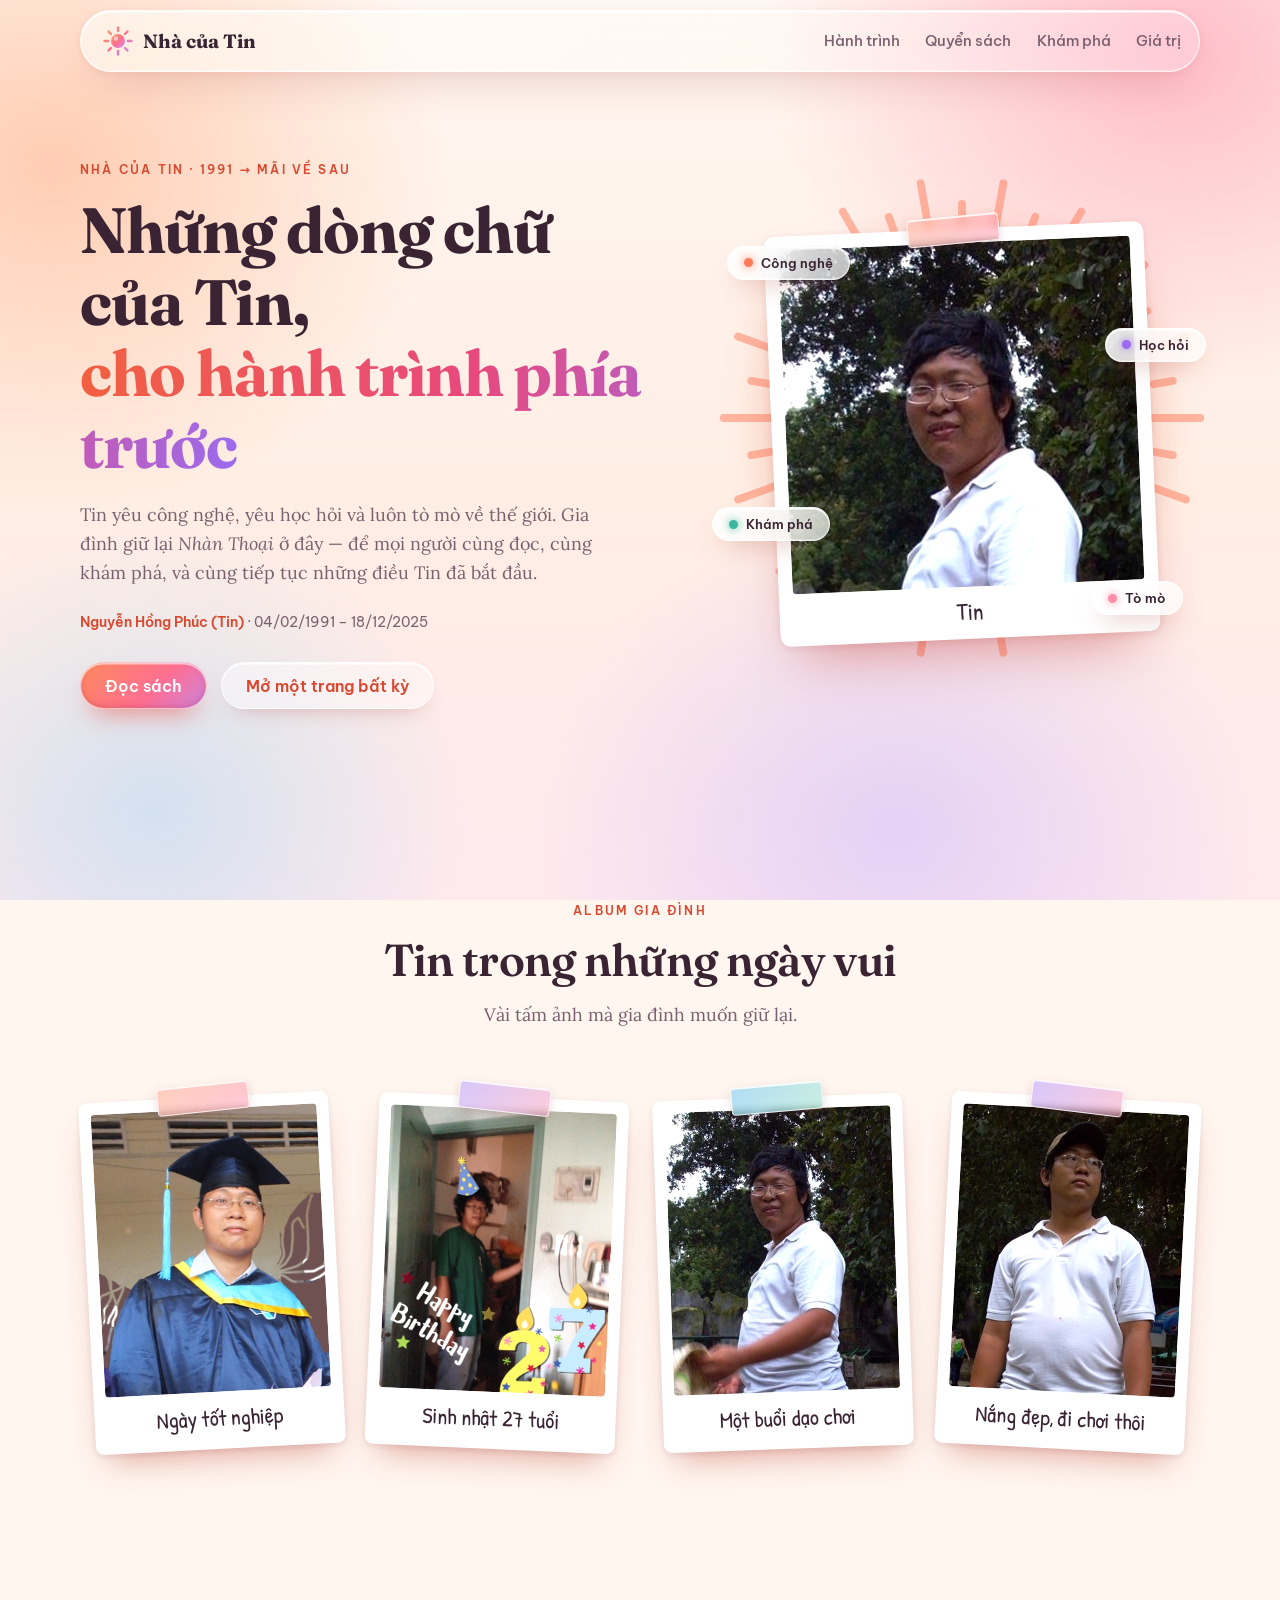
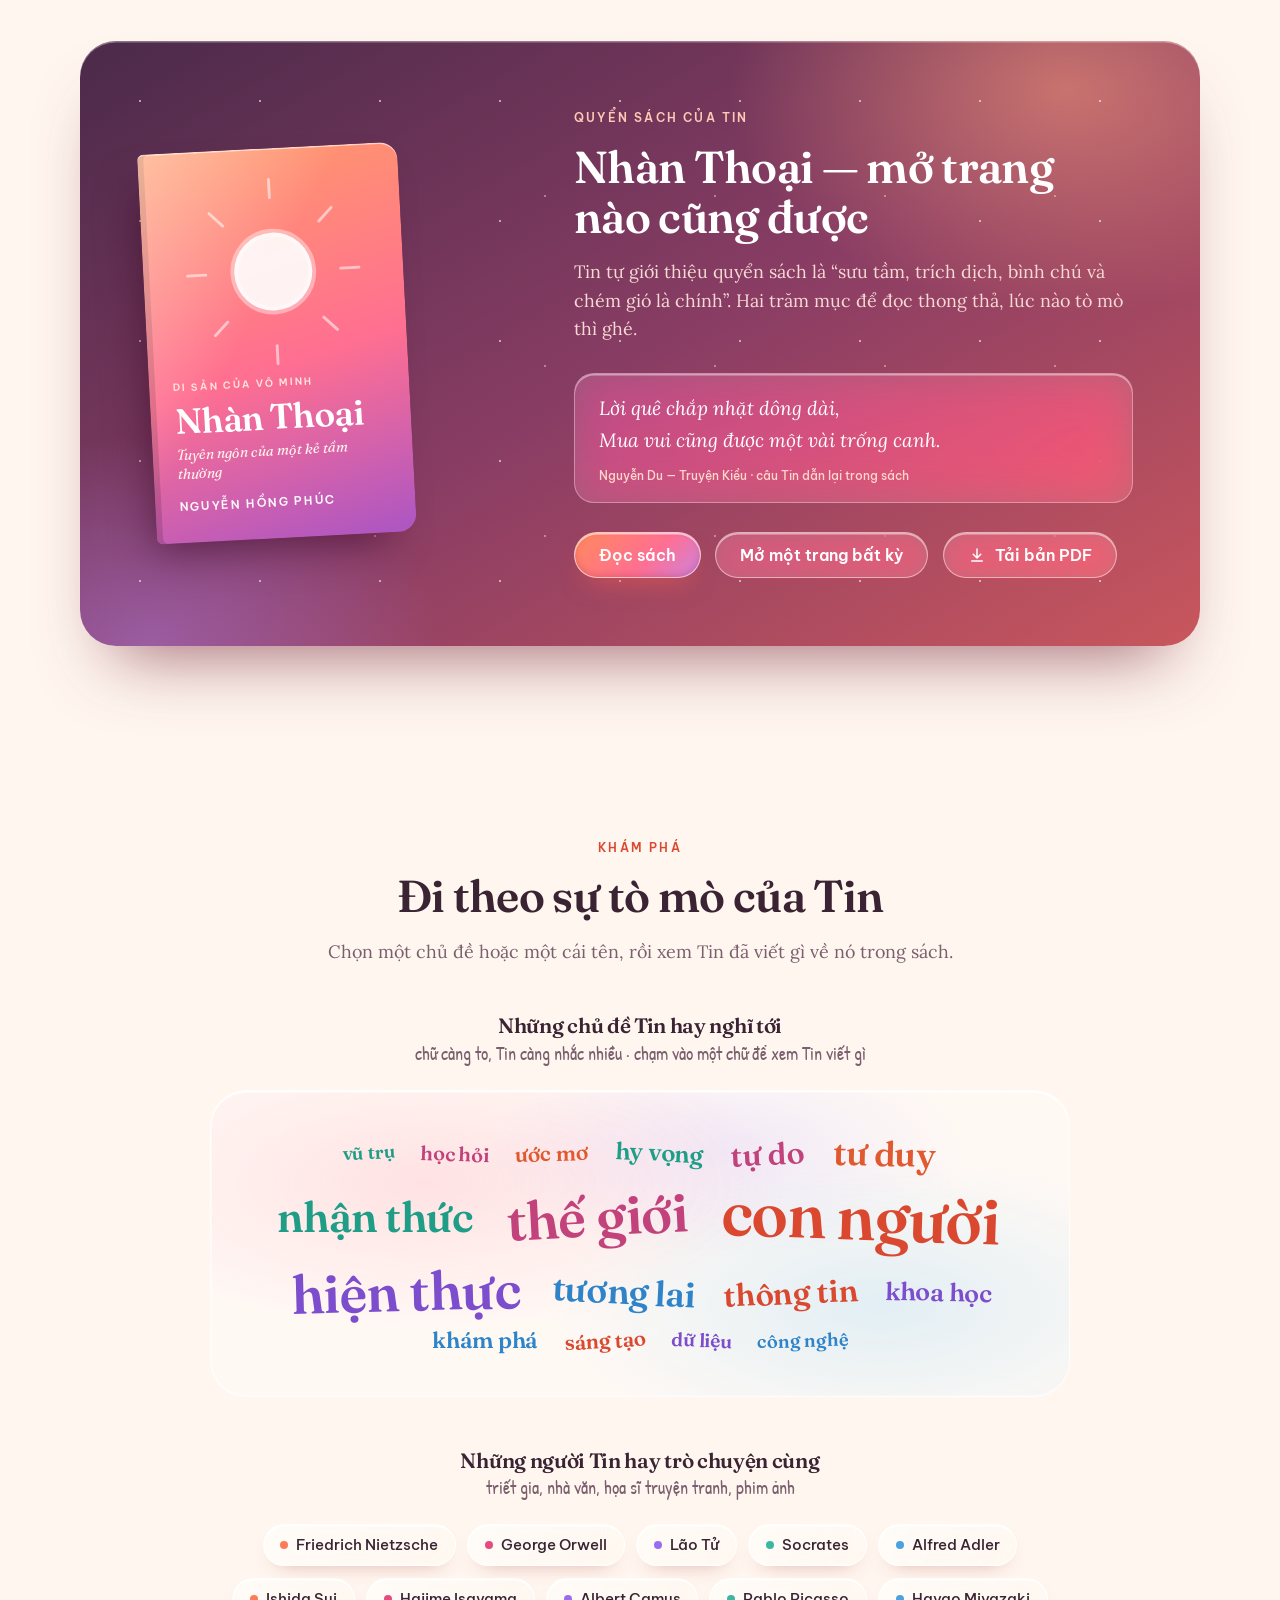
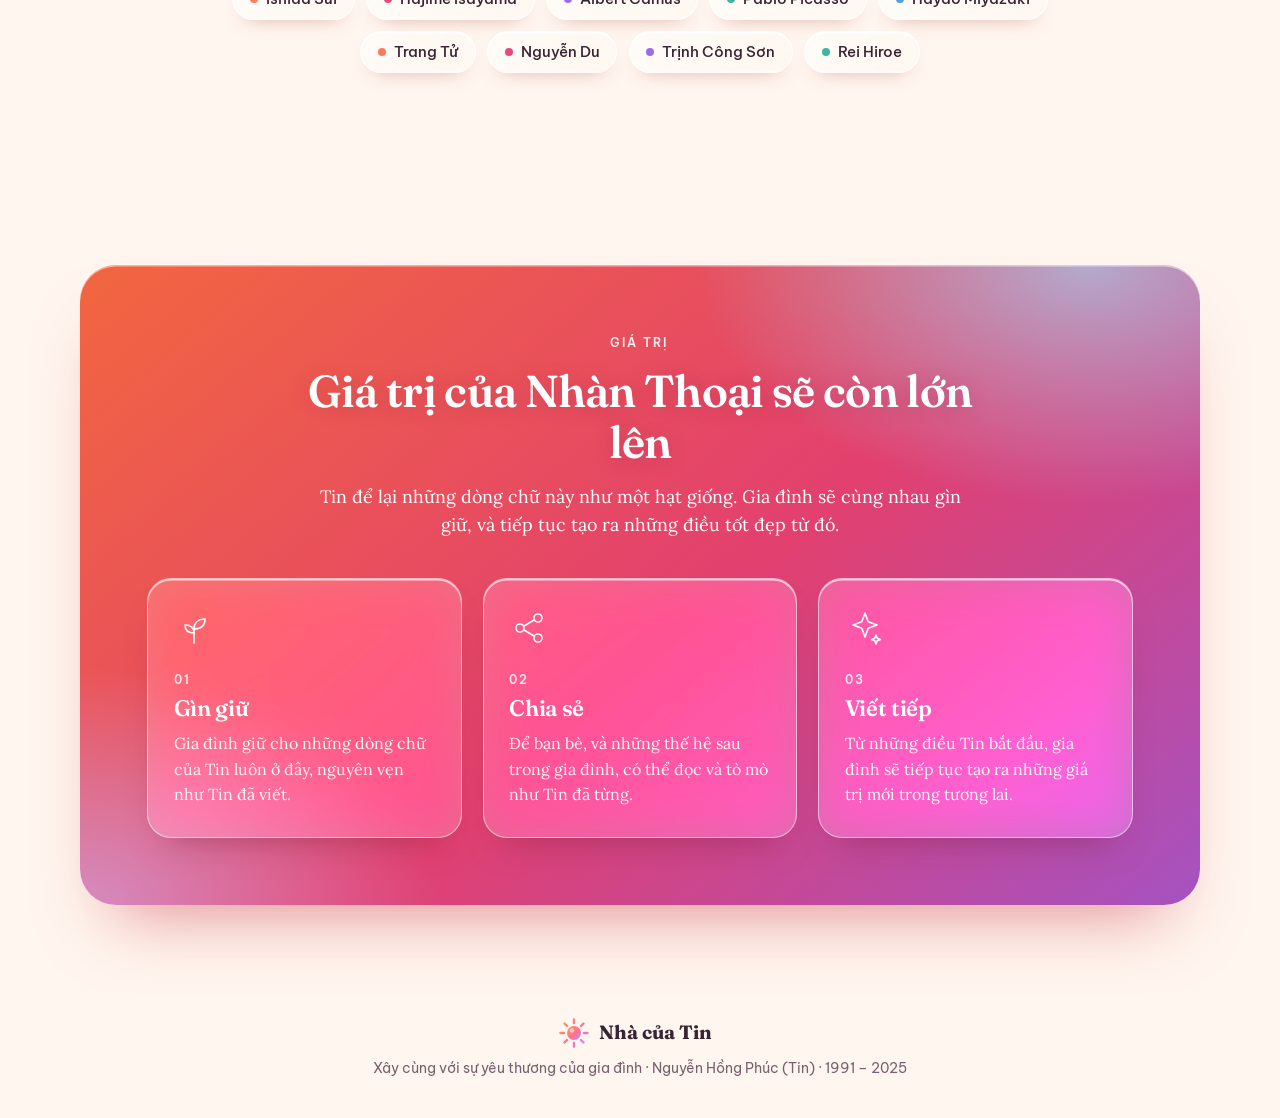
==== index.html @ 010b7459 "Word cloud, footer wording Co-authored-by: Cursor <cursoragent@cursor.com>" ====
<!doctype html>
<html lang="vi">
<head>
  <meta charset="utf-8">
  <meta name="viewport" content="width=device-width, initial-scale=1, viewport-fit=cover">
  <meta name="theme-color" content="#fff1e8">
  <link rel="icon" href="favicon.svg" type="image/svg+xml">
  <link rel="apple-touch-icon" href="assets/icons/apple-touch-icon.png">
  <link rel="manifest" href="manifest.webmanifest">
  <title>Nhà của Tin — Nhàn Thoại</title>
  <meta name="description" content="Nhàn Thoại — những dòng chữ của Tin (Nguyễn Hồng Phúc), được gia đình giữ lại để mọi người cùng đọc, cùng khám phá và cùng tiếp tục hành trình.">
  <link rel="preconnect" href="https://fonts.googleapis.com">
  <link rel="preconnect" href="https://fonts.gstatic.com" crossorigin>
  <link href="https://fonts.googleapis.com/css2?family=Be+Vietnam+Pro:wght@400;500;600;700&family=Fraunces:opsz,wght@9..144,500..700&family=Lora:ital,wght@0,400;0,500;1,400&family=Patrick+Hand&display=swap" rel="stylesheet">
  <link rel="stylesheet" href="styles.css?v=11">
</head>
<body class="home">

  <header class="nav">
    <div class="container">
      <div class="nav-inner">
        <a class="brand" href="#top"><span class="brand-mark"></span>Nhà của Tin</a>
        <nav class="nav-links">
          <a href="#hanh-trinh">Hành trình</a>
          <a href="#sach">Quyển sách</a>
          <a href="#kham-pha">Khám phá</a>
          <a href="#gia-tri">Giá trị</a>
        </nav>
      </div>
    </div>
  </header>

  <main id="top">

    <!-- HERO -->
    <section class="hero">
      <div class="container hero-grid">
        <div>
          <p class="eyebrow">Nhà của Tin · 1991 → mãi về sau</p>
          <h1>Những dòng chữ của Tin,<br><span class="grad">cho hành trình phía trước</span></h1>
          <p class="lead">
            Tin yêu công nghệ, yêu học hỏi và luôn tò mò về thế giới. Gia đình giữ lại <em>Nhàn Thoại</em> ở đây —
            để mọi người cùng đọc, cùng khám phá, và cùng tiếp tục những điều Tin đã bắt đầu.
          </p>
          <p class="hero-name"><b>Nguyễn Hồng Phúc (Tin)</b> · 04/02/1991 – 18/12/2025</p>
          <div class="hero-cta">
            <a class="btn btn-primary" href="read.html">Đọc sách</a>
            <a class="btn btn-ghost" href="read.html#random">Mở một trang bất kỳ</a>
          </div>

          <!-- shown only when this visitor has already started reading (saved in their own browser) -->
          <div class="resume" id="resume">
            <span class="ico"><svg viewBox="0 0 24 24"><path d="M4 5.5C4 4.7 4.7 4 5.5 4H11v15H5.5C4.7 19 4 18.3 4 17.5z"/><path d="M20 5.5c0-.8-.7-1.5-1.5-1.5H13v15h5.5c.8 0 1.5-.7 1.5-1.5z"/></svg></span>
            <span class="tx"><b>Tiếp tục đọc từ chỗ bạn đã dừng</b><small id="resumeWhere"></small></span>
            <a class="btn btn-primary" id="resumeBtn" href="read.html">Đọc tiếp</a>
          </div>
        </div>

        <div class="hero-visual">
          <div class="sun" aria-hidden="true">
            <svg viewBox="0 0 100 100"><g id="rays"></g></svg>
          </div>
          <div class="portrait-frame">
            <img src="assets/img/portrait-happy.jpg" alt="Tin đang mỉm cười">
          </div>
          <span class="float-chip f1">Công nghệ</span>
          <span class="float-chip f2">Học hỏi</span>
          <span class="float-chip f3">Khám phá</span>
          <span class="float-chip f4">Tò mò</span>
        </div>
      </div>
    </section>

    <!-- ALBUM -->
    <section class="album" id="hanh-trinh">
      <div class="container">
        <div class="section-head center reveal">
          <p class="eyebrow">Album gia đình</p>
          <h2>Tin trong những ngày vui</h2>
          <p class="lead">Vài tấm ảnh mà gia đình muốn giữ lại.</p>
        </div>
        <div class="polaroids">
          <figure class="polaroid reveal" style="--tilt:-3deg">
            <img src="assets/img/g5.jpg" alt="Tin ngày tốt nghiệp" loading="lazy" style="object-position:50% 18%">
            <figcaption>Ngày tốt nghiệp</figcaption>
          </figure>
          <figure class="polaroid reveal" style="--tilt:2.5deg">
            <img src="assets/img/g6.jpg" alt="Sinh nhật 27 tuổi của Tin" loading="lazy" style="object-position:50% 30%">
            <figcaption>Sinh nhật 27 tuổi</figcaption>
          </figure>
          <figure class="polaroid reveal" style="--tilt:-2deg">
            <img src="assets/img/g2.jpg" alt="Tin cầm chiếc nón" loading="lazy" style="object-position:50% 30%">
            <figcaption>Một buổi dạo chơi</figcaption>
          </figure>
          <figure class="polaroid reveal" style="--tilt:3deg">
            <img src="assets/img/g3.jpg" alt="Tin đi chơi ngày nắng" loading="lazy" style="object-position:50% 30%">
            <figcaption>Nắng đẹp, đi chơi thôi</figcaption>
          </figure>
        </div>
      </div>
    </section>

    <!-- THE BOOK -->
    <section class="the-book" id="sach">
      <div class="container">
        <div class="book-panel reveal">
          <div class="book-row">
            <div class="book-wrap">
              <div class="book" aria-label="Bìa sách">
                <small>Di sản của vô minh</small>
                <h3>Nhàn Thoại</h3>
                <em class="sub">Tuyên ngôn của một kẻ tầm thường</em>
                <span class="author">NGUYỄN HỒNG PHÚC</span>
              </div>
            </div>
            <div>
              <p class="eyebrow">Quyển sách của Tin</p>
              <h2>Nhàn Thoại — mở trang nào cũng được</h2>
              <p class="lead">
                Tin tự giới thiệu quyển sách là “sưu tầm, trích dịch, bình chú và chém gió là chính”.
                Hai trăm mục để đọc thong thả, lúc nào tò mò thì ghé.
              </p>
              <blockquote class="verse">
                Lời quê chắp nhặt dông dài,<br>Mua vui cũng được một vài trống canh.
                <cite>Nguyễn Du — Truyện Kiều · câu Tin dẫn lại trong sách</cite>
              </blockquote>
              <div class="hero-cta">
                <a class="btn btn-primary" href="read.html">Đọc sách</a>
                <a class="btn btn-light" href="read.html#random">Mở một trang bất kỳ</a>
                <a class="btn btn-light" href="assets/Nhan-Thoai-Nguyen-Hong-Phuc.pdf" download="Nhan-Thoai-Nguyen-Hong-Phuc.pdf">
                  <svg viewBox="0 0 24 24" aria-hidden="true"><path d="M12 4v11M7 11l5 5 5-5M5 20h14"/></svg>Tải bản PDF
                </a>
              </div>
            </div>
          </div>
        </div>
      </div>
    </section>

    <!-- EXPLORE -->
    <section class="explore" id="kham-pha">
      <div class="container">
        <div class="section-head center reveal">
          <p class="eyebrow">Khám phá</p>
          <h2>Đi theo sự tò mò của Tin</h2>
          <p class="lead">Chọn một chủ đề hoặc một cái tên, rồi xem Tin đã viết gì về nó trong sách.</p>
        </div>

        <div class="explore-group reveal">
          <h3>Những chủ đề Tin hay nghĩ tới</h3>
          <p class="hint">chữ càng to, Tin càng nhắc nhiều · chạm vào một chữ để xem Tin viết gì</p>
          <div class="cloud" id="topics" role="list"></div>
        </div>

        <div class="explore-group reveal">
          <h3>Những người Tin hay trò chuyện cùng</h3>
          <p class="hint">triết gia, nhà văn, họa sĩ truyện tranh, phim ảnh</p>
          <div class="chips" id="people"></div>
        </div>
      </div>
    </section>

    <!-- THE ROAD AHEAD (bản nháp — gia đình sẽ viết lại bằng lời của mình) -->
    <section class="ahead" id="gia-tri">
      <div class="container">
        <div class="ahead-panel reveal">
          <div class="section-head center">
            <p class="eyebrow">Giá trị</p>
            <h2>Giá trị của Nhàn Thoại sẽ còn lớn lên</h2>
            <p class="lead">
              Tin để lại những dòng chữ này như một hạt giống. Gia đình sẽ cùng nhau gìn giữ,
              và tiếp tục tạo ra những điều tốt đẹp từ đó.
            </p>
          </div>
          <div class="steps">
            <article class="step">
              <svg viewBox="0 0 40 40" aria-hidden="true"><path d="M20 35V19"/><path d="M20 21c0-6 4-10 11-10 0 7-4 10-11 10z"/><path d="M20 25c0-5-3-8-9-8 0 6 3 8 9 8z"/></svg>
              <span class="n">01</span>
              <h3>Gìn giữ</h3>
              <p>Gia đình giữ cho những dòng chữ của Tin luôn ở đây, nguyên vẹn như Tin đã viết.</p>
            </article>
            <article class="step">
              <svg viewBox="0 0 40 40" aria-hidden="true"><circle cx="11" cy="20" r="4"/><circle cx="29" cy="10" r="4"/><circle cx="29" cy="30" r="4"/><path d="M14.6 18.2l10.8-6.4M14.6 21.8l10.8 6.4"/></svg>
              <span class="n">02</span>
              <h3>Chia sẻ</h3>
              <p>Để bạn bè, và những thế hệ sau trong gia đình, có thể đọc và tò mò như Tin đã từng.</p>
            </article>
            <article class="step">
              <svg viewBox="0 0 40 40" aria-hidden="true"><path d="M20 5l3.2 8.8L32 17l-8.8 3.2L20 29l-3.2-8.8L8 17l8.8-3.2z"/><path d="M31 27l1.2 3.3 3.3 1.2-3.3 1.2L31 36l-1.2-3.3-3.3-1.2 3.3-1.2z"/></svg>
              <span class="n">03</span>
              <h3>Viết tiếp</h3>
              <p>Từ những điều Tin bắt đầu, gia đình sẽ tiếp tục tạo ra những giá trị mới trong tương lai.</p>
            </article>
          </div>
        </div>
      </div>
    </section>

  </main>

  <footer class="footer">
    <div class="container">
      <div class="brand"><span class="brand-mark"></span>Nhà của Tin</div>
      <p>Xây cùng với sự yêu thương của gia đình · Nguyễn Hồng Phúc (Tin) · 1991 – 2025</p>
    </div>
  </footer>

  <script>
    const q = (s) => encodeURIComponent(s);

    // sun rays behind the portrait
    (function () {
      let s = '';
      for (let i = 0; i < 36; i++) {
        const a = (i / 36) * Math.PI * 2, r1 = i % 2 ? 40 : 38, r2 = i % 2 ? 44 : 49;
        s += '<line x1="' + (50 + Math.cos(a) * r1).toFixed(2) + '" y1="' + (50 + Math.sin(a) * r1).toFixed(2) +
             '" x2="' + (50 + Math.cos(a) * r2).toFixed(2) + '" y2="' + (50 + Math.sin(a) * r2).toFixed(2) + '"/>';
      }
      document.getElementById('rays').innerHTML = s;
    })();

    // "continue reading" — reads the place saved by reader.js in THIS browser (nothing is sent anywhere)
    (function () {
      let saved = null;
      try { saved = JSON.parse(localStorage.getItem('resume') || 'null'); } catch (e) {}
      if (!saved || !(saved.pg >= 1)) return;
      fetch('data/book.json').then(r => r.json()).then(book => {
        let idx = 1, label = '';
        outer: for (const s of book.sections) {
          for (const p of s.pages) {
            if (idx === saved.pg) {
              const name = s.id === 'open' ? 'Mở đầu' : s.id === 'end' ? 'Cuối sách' : 'Phần ' + s.label;
              const e = p.entries ? (p.entries[0] === p.entries[1] ? ' · Mục ' + p.entries[0] : ' · Mục ' + p.entries[0] + '–' + p.entries[1]) : '';
              label = name + e;
              break outer;
            }
            idx++;
          }
        }
        document.getElementById('resumeWhere').textContent = (label ? label + ' · ' : '') + 'trang ' + saved.pg + ' / ' + book.totals.pages;
        document.getElementById('resumeBtn').href = 'read.html#p' + saved.pg;
        document.getElementById('resume').classList.add('show');
      }).catch(() => {});
    })();

    // recurring themes, counted from his own text at build time
    fetch('data/topics.json').then(r => r.json()).then(list => {
      const max = Math.max(...list.map(t => t.n)), min = Math.min(...list.map(t => t.n));
      const box = document.getElementById('topics');
      // biggest words in the middle, smaller ones drifting outwards, like a cloud
      const sorted = list.slice().sort((a, b) => b.n - a.n), left = [], right = [];
      sorted.forEach((item, i) => (i % 2 ? left : right).push(item));
      const order = left.reverse().concat(right);
      const hues = ['#d9482f', '#c2437c', '#7c4dcc', '#1f9d86', '#2f84c9', '#e0592f'];
      const tilts = [-3, 2, -1.5, 3, -2.5, 1.5, 0];
      order.forEach(({ t, n }, i) => {
        const a = document.createElement('a');
        a.href = 'read.html?q=' + q(t);
        a.setAttribute('role', 'listitem');
        const k = (Math.sqrt(n) - Math.sqrt(min)) / (Math.sqrt(max) - Math.sqrt(min) || 1);   // 0..1
        a.style.fontSize = (1.15 + k * 2.9).toFixed(2) + 'rem';
        a.style.setProperty('--c', hues[(sorted.findIndex(s => s.t === t)) % hues.length]);
        a.style.setProperty('--tilt', tilts[i % tilts.length] + 'deg');
        a.dataset.n = n.toLocaleString('vi-VN') + ' lần';
        a.title = t + ' · ' + a.dataset.n + ' trong sách';
        a.textContent = t;
        box.appendChild(a);
      });
    });

    // people Tin quotes in the book (every name appears in the text)
    const people = [
      ['Friedrich Nietzsche', 'Nietzsche'], ['George Orwell', 'Orwell'], ['Lão Tử', 'Lão Tử'], ['Socrates', 'Socrates'],
      ['Alfred Adler', 'Adler'], ['Ishida Sui', 'Ishida Sui'], ['Hajime Isayama', 'Isayama'], ['Albert Camus', 'Camus'],
      ['Pablo Picasso', 'Picasso'], ['Hayao Miyazaki', 'Miyazaki'], ['Trang Tử', 'Trang Tử'], ['Nguyễn Du', 'Nguyễn Du'],
      ['Trịnh Công Sơn', 'Trịnh Công Sơn'], ['Rei Hiroe', 'Rei Hiroe'],
    ];
    const colors = ['#ff7a59', '#e8497e', '#9a6cf0', '#3cb7a0', '#4aa3e0'];
    const pbox = document.getElementById('people');
    people.forEach(([label, term], i) => {
      const a = document.createElement('a');
      a.className = 'chip people';
      a.style.setProperty('--c', colors[i % colors.length]);
      a.href = 'read.html?q=' + q(term);
      a.textContent = label;
      pbox.appendChild(a);
    });

    // gentle fade-in on scroll
    const io = new IntersectionObserver((entries) => {
      entries.forEach(e => { if (e.isIntersecting) { e.target.classList.add('in'); io.unobserve(e.target); } });
    }, { threshold: .12 });
    document.querySelectorAll('.reveal').forEach(el => io.observe(el));
  </script>
</body>
</html>
---- styles.css ----
/* ==========================================================
   Nhàn Thoại — styles
   Theme: "Liquid Glass" over a warm, happy sunrise backdrop.
   Family-oriented: peach, coral, rose, a little lilac & sky for hope.
   No yellow. Glass = translucent panels, soft blur, bright rim light.
   Works on iOS Safari / Android Chrome (prefixed backdrop-filter,
   solid fallbacks, no color-mix, no background-attachment:fixed).
   ========================================================== */

:root {
  --cream:     #fff6ef;
  --peach:     #ffe1d2;
  --coral:     #ff7a59;
  --coral-deep:#d9482f;
  --rose:      #ff8fa8;
  --plum:      #3a2433;
  --lilac:     #c9b8ff;
  --sky:       #9fd6f5;
  --mint:      #a8e8d3;

  --ink:       #3a2433;
  --ink-soft:  #7a5f6e;
  --accent:    #d9482f;

  --grad:      linear-gradient(135deg, #ff8a5c 0%, #ff6f91 58%, #b78cff 118%);
  --grad-text: linear-gradient(100deg, #f2603f, #e8497e 55%, #9a6cf0);

  --font-display: "Fraunces", "Lora", Georgia, serif;
  --font-read:    "Lora", Georgia, serif;
  --font-ui:      "Be Vietnam Pro", system-ui, -apple-system, "Segoe UI", Roboto, sans-serif;
  --font-hand:    "Patrick Hand", "Be Vietnam Pro", cursive;

  --radius: 24px;

  /* glass recipe (kept in variables so the reader themes can re-tint it) */
  --glass-bg:     linear-gradient(135deg, rgba(255, 255, 255, .62), rgba(255, 255, 255, .26));
  --glass-solid:  rgba(255, 250, 246, .92);               /* fallback when blur is unsupported */
  --glass-border: rgba(255, 255, 255, .72);
  --glass-rim:    inset 0 1.5px 0 rgba(255, 255, 255, .95), inset 0 -1px 0 rgba(255, 255, 255, .3), inset 1px 0 0 rgba(255, 255, 255, .5);
  --glass-drop:   0 22px 44px -22px rgba(170, 70, 60, .42), 0 2px 8px rgba(170, 70, 60, .08);
  --glass-blur:   blur(22px) saturate(175%);
}

*, *::before, *::after { box-sizing: border-box; }
html { scroll-behavior: smooth; -webkit-text-size-adjust: 100%; text-size-adjust: 100%; }
body {
  margin: 0; min-height: 100vh; color: var(--ink); background: var(--cream);
  font-family: var(--font-ui); line-height: 1.6; -webkit-font-smoothing: antialiased; -webkit-tap-highlight-color: transparent;
}
img, svg { max-width: 100%; display: block; }
a { color: inherit; }
button { font-family: inherit; }
.container { width: min(1120px, 92vw); margin-inline: auto; }

/* ---------- the warm backdrop that the glass floats on ---------- */
body::before {
  content: ""; position: fixed; left: 0; top: 0; width: 100%; height: 100%; z-index: -1; pointer-events: none;
  background:
    radial-gradient(52vmax 42vmax at 92% 6%,  rgba(255, 143, 168, .55), transparent 62%),
    radial-gradient(50vmax 44vmax at 4% 18%,  rgba(255, 166, 120, .5),  transparent 62%),
    radial-gradient(46vmax 40vmax at 70% 92%, rgba(201, 184, 255, .5),  transparent 62%),
    radial-gradient(40vmax 36vmax at 12% 90%, rgba(159, 214, 245, .45), transparent 62%),
    linear-gradient(180deg, #fff7f1, #ffeee4 55%, #ffe9ee);
}

h1, h2, h3 { font-family: var(--font-display); font-weight: 600; line-height: 1.12; margin: 0; letter-spacing: -.015em; }
h2 { font-size: clamp(1.9rem, 4vw, 2.8rem); }
.lead { font-family: var(--font-read); font-size: 1.12rem; color: var(--ink-soft); }
.grad { background: var(--grad-text); -webkit-background-clip: text; background-clip: text; color: transparent; -webkit-text-fill-color: transparent; }
.eyebrow { font-family: var(--font-ui); font-size: .76rem; letter-spacing: .18em; text-transform: uppercase; color: var(--accent); font-weight: 600; margin: 0 0 .9rem; }

/* ---------- liquid glass ---------- */
.glass, .nav-inner, .float-chip, .chip, .step, .verse, .toc, .page, .r-bar-inner, .tool, .search-box, .dl-card, .resume, .toast, .toc-sec, .toc-cover {
  -webkit-backdrop-filter: var(--glass-blur); backdrop-filter: var(--glass-blur);
}
@supports not ((backdrop-filter: blur(1px)) or (-webkit-backdrop-filter: blur(1px))) {
  .glass, .nav-inner, .float-chip, .chip, .step, .verse, .toc, .page, .r-bar-inner, .tool, .search-box, .dl-card, .resume, .toast, .toc-sec, .toc-cover { background: var(--glass-solid) !important; }
}
.glass { background: var(--glass-bg); border: 1px solid var(--glass-border); box-shadow: var(--glass-rim), var(--glass-drop); border-radius: var(--radius); position: relative; }
.glass::before {   /* specular sheen, like light catching the edge of the glass */
  content: ""; position: absolute; inset: 0; border-radius: inherit; pointer-events: none;
  background: linear-gradient(125deg, rgba(255, 255, 255, .55) 0%, rgba(255, 255, 255, 0) 38%);
  mix-blend-mode: soft-light;
}

/* ---------- Buttons ---------- */
.btn {
  display: inline-flex; align-items: center; justify-content: center; gap: .55rem; min-height: 46px; padding: .78rem 1.5rem; border-radius: 999px;
  font: 600 .98rem var(--font-ui); text-decoration: none; border: 1px solid transparent; cursor: pointer;
  transition: transform .2s ease, box-shadow .2s ease, background .2s ease;
}
.btn:hover { transform: translateY(-2px); }
.btn:active { transform: scale(.98); }
.btn-primary {
  background: var(--grad); color: #fff; border-color: rgba(255, 255, 255, .55);
  box-shadow: inset 0 1.5px 0 rgba(255, 255, 255, .6), inset 0 -2px 6px rgba(160, 40, 60, .25), 0 14px 26px -12px rgba(235, 90, 80, .75);
}
.btn-primary:hover { box-shadow: inset 0 1.5px 0 rgba(255, 255, 255, .65), inset 0 -2px 6px rgba(160, 40, 60, .25), 0 18px 30px -12px rgba(235, 90, 80, .85); }
.btn-ghost, .btn-light {
  color: var(--coral-deep); background: rgba(255, 255, 255, .42); border-color: rgba(255, 255, 255, .8);
  -webkit-backdrop-filter: blur(14px) saturate(160%); backdrop-filter: blur(14px) saturate(160%);
  box-shadow: inset 0 1.5px 0 rgba(255, 255, 255, .9), 0 10px 22px -14px rgba(170, 70, 60, .5);
}
.btn-ghost:hover, .btn-light:hover { background: rgba(255, 255, 255, .66); }
.btn svg { width: 18px; height: 18px; fill: none; stroke: currentColor; stroke-width: 2; stroke-linecap: round; stroke-linejoin: round; }

/* ---------- Brand mark (the sun) ---------- */
.brand { font-family: var(--font-display); font-weight: 700; font-size: 1.2rem; text-decoration: none; display: flex; align-items: center; gap: .55rem; }
.brand-mark {
  width: 32px; height: 32px; flex: none; display: block; transition: transform .8s ease;
  background: url("favicon.svg") center / contain no-repeat;
}
.brand:hover .brand-mark { transform: rotate(45deg); }

/* ---------- Nav (a floating glass pill) ---------- */
.nav { position: sticky; top: 0; z-index: 20; padding: max(10px, env(safe-area-inset-top)) 0 0; }
.nav-inner {
  display: flex; align-items: center; justify-content: space-between; height: 62px; padding: 0 1.1rem 0 1.3rem; border-radius: 999px;
  background: var(--glass-bg); border: 1px solid var(--glass-border); box-shadow: var(--glass-rim), var(--glass-drop);
}
.nav-links { display: flex; gap: 1.6rem; align-items: center; }
.nav-links a { text-decoration: none; font-size: .93rem; font-weight: 500; color: var(--ink-soft); padding: .3rem 0; }
.nav-links a:hover { color: var(--coral-deep); }
.brand, .nav-links a { white-space: nowrap; }
.brand { margin-right: .6rem; }
@media (max-width: 400px) { .nav-links a:nth-child(n+3) { display: none; } }
@media (max-width: 720px) { .nav-links { gap: .9rem; } .nav-links a { font-size: .8rem; } .brand { font-size: 1.05rem; } .nav-inner { padding: 0 .9rem; } }
@media (max-width: 460px) {
  .nav-links { gap: .65rem; } .nav-links a { font-size: .76rem; } .nav-links a:nth-child(n+4) { display: none; }
  .brand { font-size: .98rem; gap: .4rem; } .brand-mark { width: 26px; height: 26px; } .nav-inner { padding: 0 .75rem; height: 56px; }
}

/* ---------- Sections ---------- */
section { padding: clamp(3.6rem, 8vw, 6rem) 0; }
.section-head { max-width: 42rem; margin-bottom: 3rem; }
.section-head.center { margin-inline: auto; text-align: center; }
.section-head .lead { margin: 1rem 0 0; }

/* ---------- Hero ---------- */
.hero { position: relative; overflow: hidden; padding: clamp(2.6rem, 7vw, 5.5rem) 0 clamp(3.4rem, 8vw, 6rem); }
.hero-grid { position: relative; display: grid; grid-template-columns: 1.1fr .9fr; gap: 4rem; align-items: center; }
.hero h1 { font-size: clamp(2.3rem, 5.2vw, 4rem); font-weight: 700; margin-bottom: 1.3rem; }
.hero .lead { max-width: 34rem; margin: 0 0 1.5rem; }
.hero-name { font-size: .86rem; color: var(--ink-soft); margin: 0 0 1.8rem; }
.hero-name b { color: var(--coral-deep); font-weight: 600; }
.hero-cta { display: flex; gap: .9rem; flex-wrap: wrap; align-items: center; }
@media (max-width: 860px) { .hero-grid { grid-template-columns: 1fr; gap: 3rem; } .hero-visual { order: -1; } }

/* "continue reading" card — appears only if this reader already started */
.resume { display: none; margin: 1.6rem 0 0; padding: .9rem 1.1rem; border-radius: 20px; align-items: center; gap: .9rem; max-width: 30rem;
  background: var(--glass-bg); border: 1px solid var(--glass-border); box-shadow: var(--glass-rim), var(--glass-drop); }
.resume.show { display: flex; }
.resume .ico { flex: none; width: 42px; height: 42px; border-radius: 14px; display: grid; place-items: center; color: #fff; background: var(--grad); box-shadow: inset 0 1px 0 rgba(255,255,255,.6); }
.resume .ico svg { width: 20px; height: 20px; fill: none; stroke: currentColor; stroke-width: 2.2; stroke-linecap: round; stroke-linejoin: round; }
.resume .tx { min-width: 0; flex: 1; line-height: 1.35; }
.resume .tx b { display: block; font-size: .95rem; }
.resume .tx small { color: var(--ink-soft); font-size: .8rem; }
.resume .btn { min-height: 40px; padding: .5rem 1.1rem; font-size: .9rem; }
@media (max-width: 480px) { .resume { flex-wrap: wrap; } .resume .btn { width: 100%; } }

/* portrait + a rising sun behind it + floating interests */
.hero-visual { position: relative; width: min(380px, 84%); margin-inline: auto; aspect-ratio: 1 / 1.08; }
.sun {
  position: absolute; z-index: 0; width: 128%; aspect-ratio: 1; left: 50%; top: 46%; transform: translate(-50%, -50%); pointer-events: none;
  background: radial-gradient(circle, rgba(255, 140, 100, .55) 0 28%, rgba(255, 170, 130, .28) 42%, transparent 66%);
}
.sun svg { position: absolute; inset: 0; width: 100%; height: 100%; animation: spin 140s linear infinite; }
.sun svg line { stroke: rgba(255, 122, 89, .5); stroke-width: 1.6; stroke-linecap: round; }
@keyframes spin { to { transform: rotate(360deg); } }
.portrait-frame {   /* polaroid, a little crooked and happy */
  position: relative; z-index: 1; width: 100%; height: 100%; padding: 14px 14px 52px; background: #fff; border-radius: 10px;
  transform: rotate(-2.5deg); box-shadow: 0 30px 56px -24px rgba(200, 70, 60, .55), 0 2px 8px rgba(120, 50, 50, .12);
  transition: transform .35s ease;
}
.portrait-frame:hover { transform: rotate(0) scale(1.02); }
.portrait-frame img { width: 100%; height: 100%; object-fit: cover; object-position: 50% 28%; border-radius: 4px; filter: brightness(1.14) saturate(1.1); }
.portrait-frame::before, .polaroid::before {   /* tape = a strip of glass */
  content: ""; position: absolute; top: -13px; left: 50%; width: 92px; height: 28px; transform: translateX(-50%) rotate(-3deg); z-index: 2;
  background: linear-gradient(135deg, rgba(255, 190, 170, .7), rgba(255, 150, 175, .5)); border: 1px solid rgba(255, 255, 255, .8);
  box-shadow: inset 0 1px 0 rgba(255, 255, 255, .9), 0 3px 8px rgba(150, 60, 60, .18); border-radius: 4px;
  -webkit-backdrop-filter: blur(4px); backdrop-filter: blur(4px);
}
.portrait-frame::after { content: "Tin"; position: absolute; left: 0; right: 0; bottom: 12px; text-align: center; font: 1.5rem var(--font-hand); color: var(--ink); }
.float-chip {
  position: absolute; z-index: 2; display: inline-flex; align-items: center; gap: .5rem; padding: .5rem 1rem; border-radius: 999px;
  background: linear-gradient(135deg, rgba(255, 255, 255, .9), rgba(255, 255, 255, .68)); border: 1px solid var(--glass-border); box-shadow: var(--glass-rim), 0 12px 24px -12px rgba(170, 70, 60, .5);
  font: 600 .8rem var(--font-ui); color: var(--ink); animation: bob 6s ease-in-out infinite;
}
.float-chip::before { content: ""; width: 9px; height: 9px; border-radius: 50%; background: var(--c, var(--coral)); box-shadow: 0 0 10px var(--c, var(--coral)); }
.float-chip.f1 { top: 4%; left: -12%; --c: var(--coral); }
.float-chip.f2 { top: 24%; right: -14%; --c: #9a6cf0; animation-delay: .8s; }
.float-chip.f3 { bottom: 24%; left: -16%; --c: #3cb7a0; animation-delay: 1.6s; }
.float-chip.f4 { bottom: 6%; right: -8%; --c: var(--rose); animation-delay: 2.4s; }
@keyframes bob { 0%, 100% { transform: translateY(0); } 50% { transform: translateY(-8px); } }
@media (max-width: 520px) { .float-chip.f1, .float-chip.f3 { left: -4%; } .float-chip.f2, .float-chip.f4 { right: -4%; } }

/* ---------- Album (polaroids) ---------- */
.polaroids { display: flex; flex-wrap: wrap; justify-content: center; gap: 2.6rem 2.2rem; padding-top: .8rem; }
.polaroid {
  position: relative; margin: 0; width: min(250px, 78vw); background: #fff; padding: 12px 12px 8px; border-radius: 8px;
  box-shadow: 0 18px 32px -14px rgba(190, 70, 60, .5), 0 2px 6px rgba(80, 30, 40, .1);
  transform: rotate(var(--tilt, 0deg)); transition: transform .3s ease, box-shadow .3s ease;
}
.polaroid:nth-child(2n)::before { background: linear-gradient(135deg, rgba(201, 184, 255, .75), rgba(255, 160, 190, .5)); transform: translateX(-50%) rotate(4deg); }
.polaroid:nth-child(3n)::before { background: linear-gradient(135deg, rgba(159, 214, 245, .8), rgba(168, 232, 211, .6)); }
.polaroid:hover { transform: rotate(0) translateY(-6px) scale(1.03); box-shadow: 0 26px 42px -16px rgba(190, 70, 60, .55); z-index: 2; }
.polaroid img { width: 100%; aspect-ratio: 4 / 5; object-fit: cover; border-radius: 4px; filter: brightness(1.06) saturate(1.08); }
.polaroid figcaption { font: 1.4rem var(--font-hand); text-align: center; padding: .7rem 0 .5rem; color: var(--ink); }
.album .section-head { margin-bottom: 3.4rem; }

/* ---------- The book (golden-hour dusk panel) ---------- */
.book-panel {
  position: relative; overflow: hidden; border-radius: 36px; padding: clamp(2rem, 6vw, 4.2rem); color: #fff4ee;
  background:
    radial-gradient(480px 320px at 88% 8%, rgba(255, 160, 120, .55), transparent 70%),
    radial-gradient(420px 300px at 6% 100%, rgba(183, 140, 255, .4), transparent 70%),
    linear-gradient(150deg, #4b2a4a 0%, #8a3d64 52%, #e0605a 118%);
  box-shadow: 0 40px 70px -34px rgba(120, 40, 60, .7), inset 0 1.5px 0 rgba(255, 255, 255, .35);
}
.book-panel::before {   /* star dust */
  content: ""; position: absolute; inset: 0; pointer-events: none; opacity: .65;
  background:
    radial-gradient(circle, rgba(255, 255, 255, .85) 0 1px, transparent 1.5px) 0 0 / 120px 120px,
    radial-gradient(circle, rgba(255, 215, 200, .7) 0 1px, transparent 1.5px) 40px 70px / 170px 170px;
}
.book-panel .eyebrow { color: #ffc9b5; }
.book-panel h2 { color: #fff; }
.book-panel .lead { color: #f6d9d4; margin: 1rem 0 0; }
.book-row { position: relative; display: grid; grid-template-columns: .8fr 1.2fr; gap: 3.4rem; align-items: center; }
@media (max-width: 860px) { .book-row { grid-template-columns: 1fr; gap: 2.4rem; } .book-wrap { justify-self: center; } }

.book {
  position: relative; width: min(260px, 66vw); aspect-ratio: 2 / 3; padding: 1.8rem 1.5rem; display: flex; flex-direction: column; justify-content: flex-end;
  border-radius: 6px 18px 18px 6px; color: #fff; overflow: hidden;
  background:
    url("data:image/svg+xml,%3Csvg xmlns='http://www.w3.org/2000/svg' viewBox='0 0 200 300'%3E%3Cg stroke='%23ffffff' stroke-opacity='.55' stroke-width='2.2' stroke-linecap='round'%3E%3Cpath d='M100 24v14M100 152v14M34 95h14M152 95h14M53 48l10 10M147 142l-10-10M147 48l-10 10M53 142l10-10'/%3E%3C/g%3E%3Ccircle cx='100' cy='95' r='30' fill='%23ffffff' fill-opacity='.9'/%3E%3Ccircle cx='100' cy='95' r='30' fill='none' stroke='%23ffffff' stroke-opacity='.4' stroke-width='6'/%3E%3C/svg%3E") center 8% / 100% auto no-repeat,
    linear-gradient(165deg, #ff9a6a 0%, #ff6f91 55%, #8a4bd8 118%);
  box-shadow: -16px 22px 40px -14px rgba(60, 10, 40, .6), inset 6px 0 0 rgba(0, 0, 0, .14), inset 0 1.5px 0 rgba(255, 255, 255, .6);
  transform: rotate(-3deg); transition: transform .4s ease;
}
.book::after {   /* glass sheen across the cover */
  content: ""; position: absolute; inset: 0; pointer-events: none; background: linear-gradient(120deg, rgba(255, 255, 255, .38) 0%, rgba(255, 255, 255, 0) 42%);
}
.book:hover { transform: rotate(0) translateY(-6px); }
.book small { font: 600 .62rem var(--font-ui); letter-spacing: .2em; text-transform: uppercase; color: #ffe6dc; position: relative; }
.book h3 { font-size: 2.2rem; margin: .5rem 0 .3rem; color: #fff; position: relative; }
.book .sub { display: block; font: italic 400 .9rem/1.35 var(--font-display); color: #fff1ea; margin-bottom: .9rem; position: relative; }
.book .author { font: 600 .74rem var(--font-ui); letter-spacing: .14em; opacity: .95; position: relative; }

.verse {
  margin: 1.8rem 0 1.8rem; padding: 1.2rem 1.5rem; border-radius: 20px; background: rgba(255, 255, 255, .14);
  border: 1px solid rgba(255, 255, 255, .34); box-shadow: inset 0 1.5px 0 rgba(255, 255, 255, .45);
  font: italic 400 1.2rem/1.65 var(--font-read); color: #fff;
}
.verse cite { display: block; margin-top: .7rem; font: 500 .76rem var(--font-ui); color: #ffd7cb; font-style: normal; }
.book-panel .btn-light { color: #fff; background: rgba(255, 255, 255, .16); border-color: rgba(255, 255, 255, .5); box-shadow: inset 0 1.5px 0 rgba(255, 255, 255, .5); }
.book-panel .btn-light:hover { background: rgba(255, 255, 255, .28); }

/* ---------- Explore ---------- */
.explore-group + .explore-group { margin-top: 3.2rem; }
.explore h3 { font-size: 1.3rem; text-align: center; margin-bottom: .2rem; }
.explore .hint { text-align: center; font: 1.15rem var(--font-hand); color: var(--ink-soft); margin: 0 0 1.5rem; }
.chips { display: flex; flex-wrap: wrap; justify-content: center; align-items: center; gap: .7rem; max-width: 880px; margin-inline: auto; }
.chip {
  display: inline-flex; align-items: baseline; gap: .5rem; text-decoration: none; padding: .5rem 1.05rem; border-radius: 999px; min-height: 40px;
  background: var(--glass-bg); border: 1px solid var(--glass-border); box-shadow: var(--glass-rim), 0 10px 20px -14px rgba(170, 70, 60, .55);
  color: var(--ink); font-weight: 500; transition: transform .2s ease, box-shadow .2s ease, background .2s ease;
}
.chip i { font: 500 .7rem var(--font-ui); font-style: normal; color: var(--ink-soft); }
.chip:hover { transform: translateY(-3px); background: rgba(255, 255, 255, .8); box-shadow: var(--glass-rim), 0 16px 26px -14px rgba(217, 72, 47, .6); }
/* word cloud */
.cloud {
  display: flex; flex-wrap: wrap; justify-content: center; align-items: center; gap: .15rem 1.3rem;
  max-width: 860px; margin-inline: auto; padding: clamp(1.4rem, 4vw, 2.6rem) clamp(1rem, 4vw, 2.4rem); border-radius: 36px;
  background:
    radial-gradient(60% 70% at 25% 30%, rgba(255, 143, 168, .22), transparent 70%),
    radial-gradient(55% 70% at 78% 70%, rgba(159, 214, 245, .3), transparent 70%),
    radial-gradient(40% 50% at 60% 20%, rgba(201, 184, 255, .25), transparent 70%),
    rgba(255, 255, 255, .35);
  border: 1px solid var(--glass-border); box-shadow: var(--glass-rim);
}
.cloud a {
  position: relative; display: inline-block; padding: .05em .12em; line-height: 1.12; text-decoration: none; color: var(--c, var(--coral-deep));
  font-family: var(--font-display); font-weight: 600; letter-spacing: -.01em; transform: rotate(var(--tilt, 0deg));
  transition: transform .25s cubic-bezier(.3, 1.4, .5, 1), color .2s ease, text-shadow .2s ease;
}
.cloud a:hover, .cloud a:focus-visible { transform: rotate(0) scale(1.14); text-shadow: 0 8px 22px rgba(217, 72, 47, .28); outline: none; }
.cloud a::after {
  content: attr(data-n); position: absolute; left: 50%; bottom: 100%; transform: translate(-50%, 4px); white-space: nowrap; pointer-events: none;
  font: 600 .72rem var(--font-ui); letter-spacing: 0; color: var(--ink); padding: .25rem .6rem; border-radius: 999px;
  background: rgba(255, 255, 255, .92); box-shadow: 0 8px 18px -8px rgba(90, 40, 50, .4); opacity: 0; transition: opacity .2s ease, transform .2s ease;
}
.cloud a:hover::after, .cloud a:focus-visible::after { opacity: 1; transform: translate(-50%, -2px); }
@media (max-width: 520px) { .cloud { gap: .1rem .8rem; } }
.chip.people { font-size: .95rem; align-items: center; }
.chip.people::before { content: ""; width: 8px; height: 8px; border-radius: 50%; background: var(--c, var(--coral)); }

/* ---------- The road ahead (sunrise) ---------- */
.ahead-panel {
  position: relative; overflow: hidden; border-radius: 36px; padding: clamp(2rem, 6vw, 4.2rem);
  background:
    radial-gradient(560px 340px at 90% 0%, rgba(159, 214, 245, .7), transparent 70%),
    radial-gradient(520px 340px at 0% 100%, rgba(201, 184, 255, .6), transparent 70%),
    linear-gradient(140deg, #f2663f 0%, #e2406f 55%, #9158dc 115%);
  box-shadow: 0 40px 70px -34px rgba(210, 80, 90, .65), inset 0 1.5px 0 rgba(255, 255, 255, .5);
}
.ahead-panel .section-head { margin-bottom: 2.4rem; }
.ahead .eyebrow { color: #fff; opacity: .9; }
.ahead h2 { color: #fff; text-shadow: 0 2px 18px rgba(150, 40, 70, .25); }
.ahead .lead { color: #fff; }
.steps { position: relative; display: grid; grid-template-columns: repeat(3, 1fr); gap: 1.3rem; }
.step {
  padding: 1.8rem 1.6rem; border-radius: var(--radius); background: rgba(255, 255, 255, .22); border: 1px solid rgba(255, 255, 255, .55);
  box-shadow: inset 0 1.5px 0 rgba(255, 255, 255, .7), 0 20px 36px -22px rgba(120, 30, 60, .55); color: #fff; transition: transform .25s ease, background .25s ease;
}
.step:hover { transform: translateY(-5px); background: rgba(255, 255, 255, .32); }
.step svg { width: 40px; height: 40px; margin-bottom: 1.1rem; stroke: #fff; fill: none; stroke-width: 1.6; stroke-linecap: round; stroke-linejoin: round; }
.step .n { font: 600 .74rem var(--font-ui); letter-spacing: .16em; color: #fff; opacity: .85; }
.step h3 { font-size: 1.4rem; margin: .3rem 0 .6rem; }
.step p { margin: 0; font-family: var(--font-read); color: #fff7f4; }
@media (max-width: 860px) { .steps { grid-template-columns: 1fr; } }

/* ---------- Footer ---------- */
.footer { padding: 1rem 0 calc(2.4rem + env(safe-area-inset-bottom)); text-align: center; color: var(--ink-soft); font-size: .9rem; }
.footer .brand { justify-content: center; margin-bottom: .5rem; color: var(--ink); }
.footer p { margin: 0; }

/* ---------- Reveal ---------- */
.reveal { opacity: 0; transform: translateY(24px); transition: opacity .8s ease, transform .8s ease; }
.reveal.in { opacity: 1; transform: none; }
.polaroid.reveal { transform: translateY(24px) rotate(var(--tilt, 0deg)); }
.polaroid.reveal.in { transform: rotate(var(--tilt, 0deg)); }
.polaroid.reveal.in:hover { transform: rotate(0) translateY(-6px) scale(1.03); }
@media (prefers-reduced-motion: reduce) {
  .reveal { opacity: 1; transform: none; transition: none; }
  .sun svg, .float-chip { animation: none; }
  html { scroll-behavior: auto; }
}

/* ==========================================================
   READER
   ========================================================== */
body.reader {
  --r-bg: #fff4ec; --r-text: #3a2433; --r-muted: #7d6272; --r-accent: #d9482f; --r-size: 1.2rem;
  --r-paper: rgba(255, 255, 255, .78); --r-solid: #fffaf6; --r-line: rgba(190, 110, 100, .24);
  --r-tint: rgba(217, 72, 47, .09); --r-tint2: rgba(217, 72, 47, .16);
  --glass-bg: linear-gradient(135deg, rgba(255, 255, 255, .7), rgba(255, 255, 255, .36));
  background: var(--r-bg); color: var(--r-text); transition: background .3s ease, color .3s ease;
}
body.reader[data-theme="sepia"] {
  --r-bg: #f1e6d0; --r-text: #43362a; --r-muted: #7a6a55; --r-accent: #9a4b1f; --r-paper: rgba(250, 242, 224, .84); --r-solid: #f8efdc; --r-line: rgba(160, 120, 70, .28);
  --r-tint: rgba(154, 75, 31, .1); --r-tint2: rgba(154, 75, 31, .18); --glass-bg: linear-gradient(135deg, rgba(252, 246, 232, .75), rgba(250, 240, 220, .45));
  --glass-border: rgba(255, 250, 235, .7); --glass-drop: 0 22px 44px -22px rgba(120, 80, 30, .4);
}
body.reader[data-theme="night"] {
  --r-bg: #1a1020; --r-text: #f6e9f0; --r-muted: #c7a8bb; --r-accent: #ff9a85; --r-paper: rgba(54, 32, 64, .66); --r-solid: #2a1a32; --r-line: rgba(255, 190, 215, .18);
  --r-tint: rgba(255, 154, 133, .12); --r-tint2: rgba(255, 154, 133, .2);
  --glass-bg: linear-gradient(135deg, rgba(90, 56, 104, .55), rgba(54, 32, 64, .4)); --glass-solid: rgba(42, 26, 50, .95); --glass-border: rgba(255, 200, 225, .22);
  --glass-rim: inset 0 1.5px 0 rgba(255, 220, 235, .28), inset 0 -1px 0 rgba(255, 220, 235, .06); --glass-drop: 0 22px 44px -22px rgba(0, 0, 0, .7);
}
body.reader::before { background:
  radial-gradient(52vmax 42vmax at 92% 6%,  var(--m1, rgba(255, 143, 168, .5)), transparent 62%),
  radial-gradient(50vmax 44vmax at 4% 18%,  var(--m2, rgba(255, 166, 120, .45)), transparent 62%),
  radial-gradient(46vmax 40vmax at 70% 92%, var(--m3, rgba(201, 184, 255, .45)), transparent 62%),
  linear-gradient(180deg, var(--r-bg), var(--r-bg)); }
body.reader[data-theme="sepia"] { --m1: rgba(214, 160, 110, .35); --m2: rgba(230, 190, 140, .3); --m3: rgba(200, 150, 120, .25); }
body.reader[data-theme="night"] { --m1: rgba(214, 90, 140, .35); --m2: rgba(255, 130, 100, .22); --m3: rgba(120, 90, 220, .35); }

.progress { position: fixed; top: 0; left: 0; height: 4px; width: 0; background: var(--grad); z-index: 50; border-radius: 0 4px 4px 0; }

.r-bar { position: sticky; top: 0; z-index: 30; padding: max(8px, env(safe-area-inset-top)) 0 0; }
.r-bar-inner {
  display: flex; align-items: center; justify-content: space-between; height: 60px; gap: 1rem; padding: 0 .9rem; border-radius: 999px;
  background: var(--glass-bg); border: 1px solid var(--glass-border); box-shadow: var(--glass-rim), var(--glass-drop);
}
body.reader .brand { color: var(--r-text); min-width: 0; }
.brand-text { white-space: nowrap; overflow: hidden; text-overflow: ellipsis; max-width: 42vw; }
.r-tools { display: flex; align-items: center; gap: .45rem; }
.tool {
  white-space: nowrap; border: 1px solid var(--glass-border); background: var(--glass-bg); color: var(--r-text); border-radius: 999px; min-height: 40px;
  padding: .4rem .95rem; font: 600 .86rem var(--font-ui); cursor: pointer; transition: border-color .2s, background .2s; box-shadow: var(--glass-rim);
  text-decoration: none; display: inline-flex; align-items: center; gap: .4rem;
}
.tool:hover { border-color: var(--r-accent); }
.swatch { width: 30px; height: 30px; padding: 0; border-radius: 50%; border: 2px solid rgba(255, 255, 255, .8); cursor: pointer; box-shadow: 0 2px 6px rgba(80, 30, 40, .2); }
.swatch[aria-pressed="true"] { box-shadow: 0 0 0 2px var(--r-solid), 0 0 0 4px var(--r-accent); }
.swatch[data-t="light"] { background: linear-gradient(135deg, #fff4ec, #ffd9c8); }
.swatch[data-t="sepia"] { background: #f1e6d0; }
.swatch[data-t="night"] { background: linear-gradient(135deg, #3a2146, #1a1020); }
.sizes { display: flex; gap: .4rem; }
.menu-btn { display: none; }

.r-layout { display: grid; grid-template-columns: 300px minmax(0, 1fr); gap: 2.4rem; width: min(1180px, 94vw); margin: 0 auto; padding: 1.8rem 0 5rem; }

/* contents */
.toc {
  position: sticky; top: 84px; align-self: start; max-height: calc(100vh - 110px); overflow: auto; -webkit-overflow-scrolling: touch;
  background: var(--glass-bg); border: 1px solid var(--glass-border); border-radius: var(--radius); padding: 1.3rem;
  box-shadow: var(--glass-rim), var(--glass-drop);
}
.toc-head { display: flex; align-items: center; justify-content: space-between; margin-bottom: .8rem; }
.toc h2 { font-size: 1.2rem; margin: 0; }
.close-toc { display: none; }
.jump { margin-bottom: 1rem; }
.jump label { display: block; font: 600 .7rem var(--font-ui); letter-spacing: .14em; text-transform: uppercase; color: var(--r-muted); margin-bottom: .35rem; }
.jump div { display: flex; gap: .4rem; }
.jump input { flex: 1; min-width: 0; min-height: 42px; padding: .5rem .9rem; border-radius: 999px; border: 1px solid var(--r-line); background: rgba(255, 255, 255, .45); color: var(--r-text); font: 500 16px var(--font-ui); }
body.reader[data-theme="night"] .jump input { background: rgba(255, 255, 255, .08); }
.jump input:focus { outline: 2px solid var(--r-accent); outline-offset: 1px; }

.drawer-size { display: none; align-items: center; gap: .5rem; margin-bottom: 1rem; font: 600 .8rem var(--font-ui); color: var(--r-muted); }
.drawer-size span { flex: 1; letter-spacing: .1em; text-transform: uppercase; font-size: .7rem; }
.drawer-size .tool { min-width: 52px; justify-content: center; }
.dl-card {
  display: flex; align-items: center; gap: .8rem; padding: .75rem .9rem; margin-bottom: 1rem; border-radius: 18px; text-decoration: none; color: var(--r-text);
  background: var(--r-tint); border: 1px solid var(--r-line); transition: transform .2s ease, border-color .2s ease;
}
.dl-card:hover { transform: translateY(-2px); border-color: var(--r-accent); }
.dl-card .ico { flex: none; width: 40px; height: 40px; border-radius: 13px; display: grid; place-items: center; background: var(--grad); color: #fff; box-shadow: inset 0 1px 0 rgba(255, 255, 255, .6); }
.dl-card .ico svg { width: 20px; height: 20px; fill: none; stroke: currentColor; stroke-width: 2.2; stroke-linecap: round; stroke-linejoin: round; }
.dl-card b { display: block; font-size: .92rem; line-height: 1.25; }
.dl-card small { color: var(--r-muted); font-size: .76rem; }

#tocList { display: grid; gap: .4rem; }
.toc-sec, .toc-cover { border: 1px solid var(--r-line); border-radius: 16px; background: rgba(255, 255, 255, .28); }
body.reader[data-theme="night"] .toc-sec, body.reader[data-theme="night"] .toc-cover { background: rgba(255, 255, 255, .05); }
.toc-sec summary { list-style: none; cursor: pointer; display: flex; align-items: center; gap: .7rem; padding: .6rem .7rem; }
.toc-sec summary::-webkit-details-marker { display: none; }
.toc-sec summary b, .toc-cover b { display: block; font-family: var(--font-display); font-weight: 600; font-size: 1rem; }
.toc-sec summary small, .toc-cover small { color: var(--r-muted); font-size: .78rem; }
.thumb-ph {
  width: 42px; height: 42px; border-radius: 14px; flex: none; display: grid; place-items: center; color: #fff;
  background: var(--grad); box-shadow: inset 0 1.5px 0 rgba(255, 255, 255, .6), 0 6px 12px -6px rgba(217, 72, 47, .6); font: 700 .85rem var(--font-display);
}
.toc-cover { display: flex; align-items: center; gap: .7rem; width: 100%; padding: .6rem .7rem; text-align: left; cursor: pointer; font: inherit; color: inherit; }
.toc-cover:hover { border-color: var(--r-accent); }
.toc-cover.on { background: var(--r-tint); border-color: var(--r-accent); }
.toc-sec[open] summary { border-bottom: 1px solid var(--r-line); }
.toc-link { display: flex; gap: .65rem; align-items: baseline; width: 100%; text-align: left; background: transparent; border: 0; cursor: pointer; padding: .5rem .8rem; color: var(--r-text); border-radius: 12px; font-family: var(--font-ui); }
.toc-link .no { flex: none; min-width: 2.1rem; text-align: right; font: 600 .78rem var(--font-ui); font-variant-numeric: tabular-nums; color: var(--r-accent); }
.toc-link .tx { min-width: 0; }
.toc-link .t { display: block; font-weight: 500; font-size: .9rem; line-height: 1.4; }
.toc-link .pv { display: block; font: 400 .82rem/1.35 var(--font-read); color: var(--r-muted); margin-top: .1rem; }
.toc-link:hover { background: var(--r-tint); }
.toc-link.on { background: var(--r-tint2); }
.toc-link.on .t { color: var(--r-accent); }

/* page */
.page {
  background: var(--r-paper); border: 1px solid var(--glass-border); border-radius: 30px; box-shadow: var(--glass-rim), var(--glass-drop);
  padding: clamp(2rem, 6vw, 4.5rem) clamp(1.3rem, 7vw, 5.5rem);
}
.ornament { margin: 1.6rem auto 0; width: 120px; height: 2px; background: linear-gradient(90deg, transparent, var(--coral), var(--rose), transparent); position: relative; }
.ornament::after { content: ""; position: absolute; left: 50%; top: 50%; width: 9px; height: 9px; transform: translate(-50%, -50%) rotate(45deg); background: var(--grad); }

.prose { max-width: 38rem; margin: 0 auto; font-family: var(--font-read); font-size: var(--r-size); line-height: 1.85; color: var(--r-text); }
.prose p { margin: 0 0 1.4em; overflow-wrap: break-word; }
.entry-no { text-align: center; margin: 3.4rem 0 1.6rem; font: 600 2.4rem var(--font-display); }
.prose > .entry-no:first-child { margin-top: 0; }
.entry-no span { display: inline-block; position: relative; padding: 0 1.4rem; background: var(--grad-text); -webkit-background-clip: text; background-clip: text; color: transparent; -webkit-text-fill-color: transparent; }
.entry-no span::before, .entry-no span::after { content: ""; position: absolute; top: 50%; width: 46px; height: 2px; background: linear-gradient(90deg, transparent, var(--coral)); }
.entry-no span::before { right: 100%; }
.entry-no span::after { left: 100%; transform: scaleX(-1); }
body.reader[data-theme="night"] .entry-no span { background: linear-gradient(100deg, #ffb199, #ff9ab8, #c9b0ff); -webkit-background-clip: text; background-clip: text; }
body.reader[data-theme="sepia"] .entry-no span { background: none; color: #a35a22; -webkit-text-fill-color: #a35a22; }

.bq { margin: 1.8em 0; padding: .3em 0 .3em 1.3rem; border-left: 4px solid var(--coral); font-style: italic; color: var(--r-text); }
.bq p { margin: 0; white-space: pre-line; }
.bq cite { display: block; font: 500 .8em var(--font-ui); font-style: normal; color: var(--r-muted); margin-top: .5em; }
body.reader[data-theme="sepia"] .bq { border-left-color: #b8793f; }
.prose .ln { font: 600 1.02em/1.5 var(--font-display); color: var(--r-accent); margin: 0 0 .5em; letter-spacing: -.005em; }
.prose .ln + p, .prose .ln + .bq { margin-top: .9em; }
.running { text-align: center; font: 600 .72rem var(--font-ui); letter-spacing: .16em; text-transform: uppercase; color: var(--r-muted); margin: 0 0 2.4rem; }

.pager { display: flex; justify-content: space-between; align-items: center; gap: 1rem; max-width: 38rem; margin: 2.4rem auto 0; }
.pager .btn { color: var(--r-accent); background: var(--glass-bg); border: 1px solid var(--glass-border); box-shadow: var(--glass-rim); padding: .8rem 1.3rem; font-size: .92rem; }
.pager .btn:hover { background: var(--r-tint2); }
.pager .btn[disabled] { opacity: .35; pointer-events: none; }
.pager .pos { font: 500 .8rem var(--font-ui); font-variant-numeric: tabular-nums; color: var(--r-muted); }

/* title page */
.title-page { text-align: center; max-width: 36rem; margin: 0 auto; padding-block: 1rem; }
.title-page .photo {
  position: relative; width: min(240px, 62%); margin: 0 auto 2rem; padding: 12px 12px 44px; background: #fff; border-radius: 10px; transform: rotate(-2deg);
  box-shadow: 0 26px 46px -22px rgba(200, 70, 60, .55), 0 2px 8px rgba(120, 50, 50, .12);
}
.title-page .photo::before {
  content: ""; position: absolute; top: -12px; left: 50%; width: 84px; height: 26px; transform: translateX(-50%) rotate(-3deg); border-radius: 4px;
  background: linear-gradient(135deg, rgba(255, 190, 170, .75), rgba(255, 150, 175, .5)); border: 1px solid rgba(255, 255, 255, .8); box-shadow: inset 0 1px 0 rgba(255, 255, 255, .9);
}
.title-page .photo::after { content: "Tin"; position: absolute; left: 0; right: 0; bottom: 8px; text-align: center; font: 1.35rem var(--font-hand); color: #3a2433; }
.title-page .photo img { width: 100%; aspect-ratio: 4 / 5; object-fit: cover; object-position: 50% 28%; border-radius: 4px; filter: brightness(1.12) saturate(1.1); }
.title-page .eyebrow { color: var(--r-accent); }
.title-page h1 { font-size: clamp(2.4rem, 7vw, 3.8rem); margin-bottom: .6rem; }
.title-page .subtitle { font: italic 500 1.35rem var(--font-display); background: var(--grad-text); -webkit-background-clip: text; background-clip: text; color: transparent; -webkit-text-fill-color: transparent; margin: 0 0 .5rem; }
.title-page .tagline { font: italic 1rem var(--font-read); color: var(--r-muted); margin: 0 0 1.6rem; }
.title-page .byline { font: 600 1.2rem var(--font-display); margin: 0; }
.title-page .byline em { font-weight: 400; color: var(--r-muted); }
.title-page .dates { font: 500 .85rem var(--font-ui); color: var(--r-muted); margin: .3rem 0 0; }
.title-page .credits { font: italic 1rem var(--font-read); color: var(--r-muted); }
.title-page .ornament { margin-block: 1.8rem; }
.epi { white-space: pre-line; margin: 2rem 0; padding: 1.4rem 1.6rem; border-radius: 22px; background: var(--r-tint); border: 1px solid var(--r-line); font: italic 1.12rem/1.7 var(--font-read); }
.epi cite { display: block; font: 500 .8rem var(--font-ui); font-style: normal; color: var(--r-muted); margin-top: .6rem; }
.facts { font: 500 .8rem var(--font-ui); color: var(--r-muted); margin-bottom: 1.6rem; }
.title-page .actions { display: flex; flex-wrap: wrap; gap: .8rem; justify-content: center; }
.title-page .btn-ghost { color: var(--r-accent); }

/* section opener */
.section-open { text-align: center; margin-bottom: 3rem; }
.section-open .eyebrow { color: var(--r-accent); margin: 0; min-height: 1em; }
.section-open h1 { font-size: clamp(2.6rem, 7vw, 4.2rem); background: var(--grad-text); -webkit-background-clip: text; background-clip: text; color: transparent; -webkit-text-fill-color: transparent; }
body.reader[data-theme="sepia"] .section-open h1 { background: none; color: #a35a22; -webkit-text-fill-color: #a35a22; }
.interlude { margin: 2rem auto 0; max-width: 460px; }
.interlude img { width: auto; max-width: 100%; max-height: 560px; display: block; margin-inline: auto; border-radius: 14px; box-shadow: 0 18px 36px -20px rgba(120, 50, 50, .55); }
.interlude figcaption { font: italic .9rem var(--font-read); color: var(--r-muted); margin-top: .6rem; }

/* "welcome back" toast */
.toast {
  position: fixed; left: 50%; bottom: calc(18px + env(safe-area-inset-bottom)); transform: translate(-50%, 140%); z-index: 70; width: min(520px, 92vw);
  display: flex; align-items: center; gap: .8rem; padding: .8rem .9rem .8rem 1.1rem; border-radius: 22px; color: var(--r-text);
  background: var(--glass-bg); border: 1px solid var(--glass-border); box-shadow: var(--glass-rim), 0 24px 44px -16px rgba(80, 20, 40, .55);
  transition: transform .5s cubic-bezier(.2, .9, .3, 1.1);
}
.toast.show { transform: translate(-50%, 0); }
.toast .tx { flex: 1; min-width: 0; font-size: .9rem; line-height: 1.35; }
.toast .tx b { display: block; }
.toast .tx small { color: var(--r-muted); }
.toast .tool { min-height: 38px; }

/* search */
.search { position: fixed; inset: 0; z-index: 60; background: rgba(58, 20, 40, .42); -webkit-backdrop-filter: blur(6px); backdrop-filter: blur(6px); display: grid; place-items: start center; padding: calc(8vh + env(safe-area-inset-top)) 1rem 1rem; }
.search[hidden] { display: none; }
.search-box {
  width: min(720px, 100%); max-height: 80vh; overflow: auto; -webkit-overflow-scrolling: touch; color: var(--r-text); border-radius: 26px; padding: 1.2rem;
  background: var(--glass-bg); border: 1px solid var(--glass-border); box-shadow: var(--glass-rim), 0 30px 60px -20px rgba(60, 10, 30, .6); display: grid; grid-template-columns: 1fr auto; gap: .8rem;
}
body.reader .search-box { background: var(--r-solid); }
.search-box input { padding: .8rem 1rem; border-radius: 16px; border: 2px solid var(--r-line); background: rgba(255, 255, 255, .5); color: inherit; font: 500 16px var(--font-ui); min-height: 46px; }
body.reader[data-theme="night"] .search-box input { background: rgba(255, 255, 255, .08); }
.search-box input:focus { outline: none; border-color: var(--r-accent); }
.search-meta { grid-column: 1 / -1; font: 500 .8rem var(--font-ui); color: var(--r-muted); }
.results { grid-column: 1 / -1; list-style: none; margin: 0; padding: 0; display: grid; gap: .4rem; font: 400 .98rem/1.55 var(--font-read); }
.results li { padding: .7rem .9rem; border-radius: 14px; cursor: pointer; border: 1px solid var(--r-line); }
.results li:hover { border-color: var(--r-accent); background: var(--r-tint); }
.results .loc { display: inline-block; font: 600 .7rem var(--font-ui); letter-spacing: .08em; text-transform: uppercase; color: var(--r-accent); margin-right: .4rem; }
.results mark { background: rgba(255, 143, 168, .5); color: inherit; border-radius: 3px; padding: 0 2px; }

@media (max-width: 900px) {
  .r-layout { grid-template-columns: 1fr; padding-top: 1.2rem; }
  .menu-btn { display: inline-flex; }
  .toc {
    position: fixed; left: 0; right: 0; top: calc(78px + env(safe-area-inset-top)); height: calc(100vh - 78px - env(safe-area-inset-top)); height: calc(100dvh - 78px - env(safe-area-inset-top));
    z-index: 40; max-height: none; border-radius: 28px 28px 0 0;
    transform: translateY(105%); transition: transform .35s ease; overflow: auto; padding-bottom: calc(1.3rem + env(safe-area-inset-bottom));
    background: var(--r-solid); -webkit-backdrop-filter: none; backdrop-filter: none;
  }
  .toc.open { transform: none; }
  .r-tools .sizes { display: none; }
  .drawer-size { display: flex; }
  .close-toc { display: inline-flex; }
  .r-tools .dl-tool { display: none; }
  .r-bar-inner { height: 56px; }
  .tool { padding: .4rem .8rem; }
  .brand-text { max-width: 30vw; }
}
@media (max-width: 480px) { .swatch { width: 26px; height: 26px; } .r-tools { gap: .3rem; } .brand-text { display: none; } }
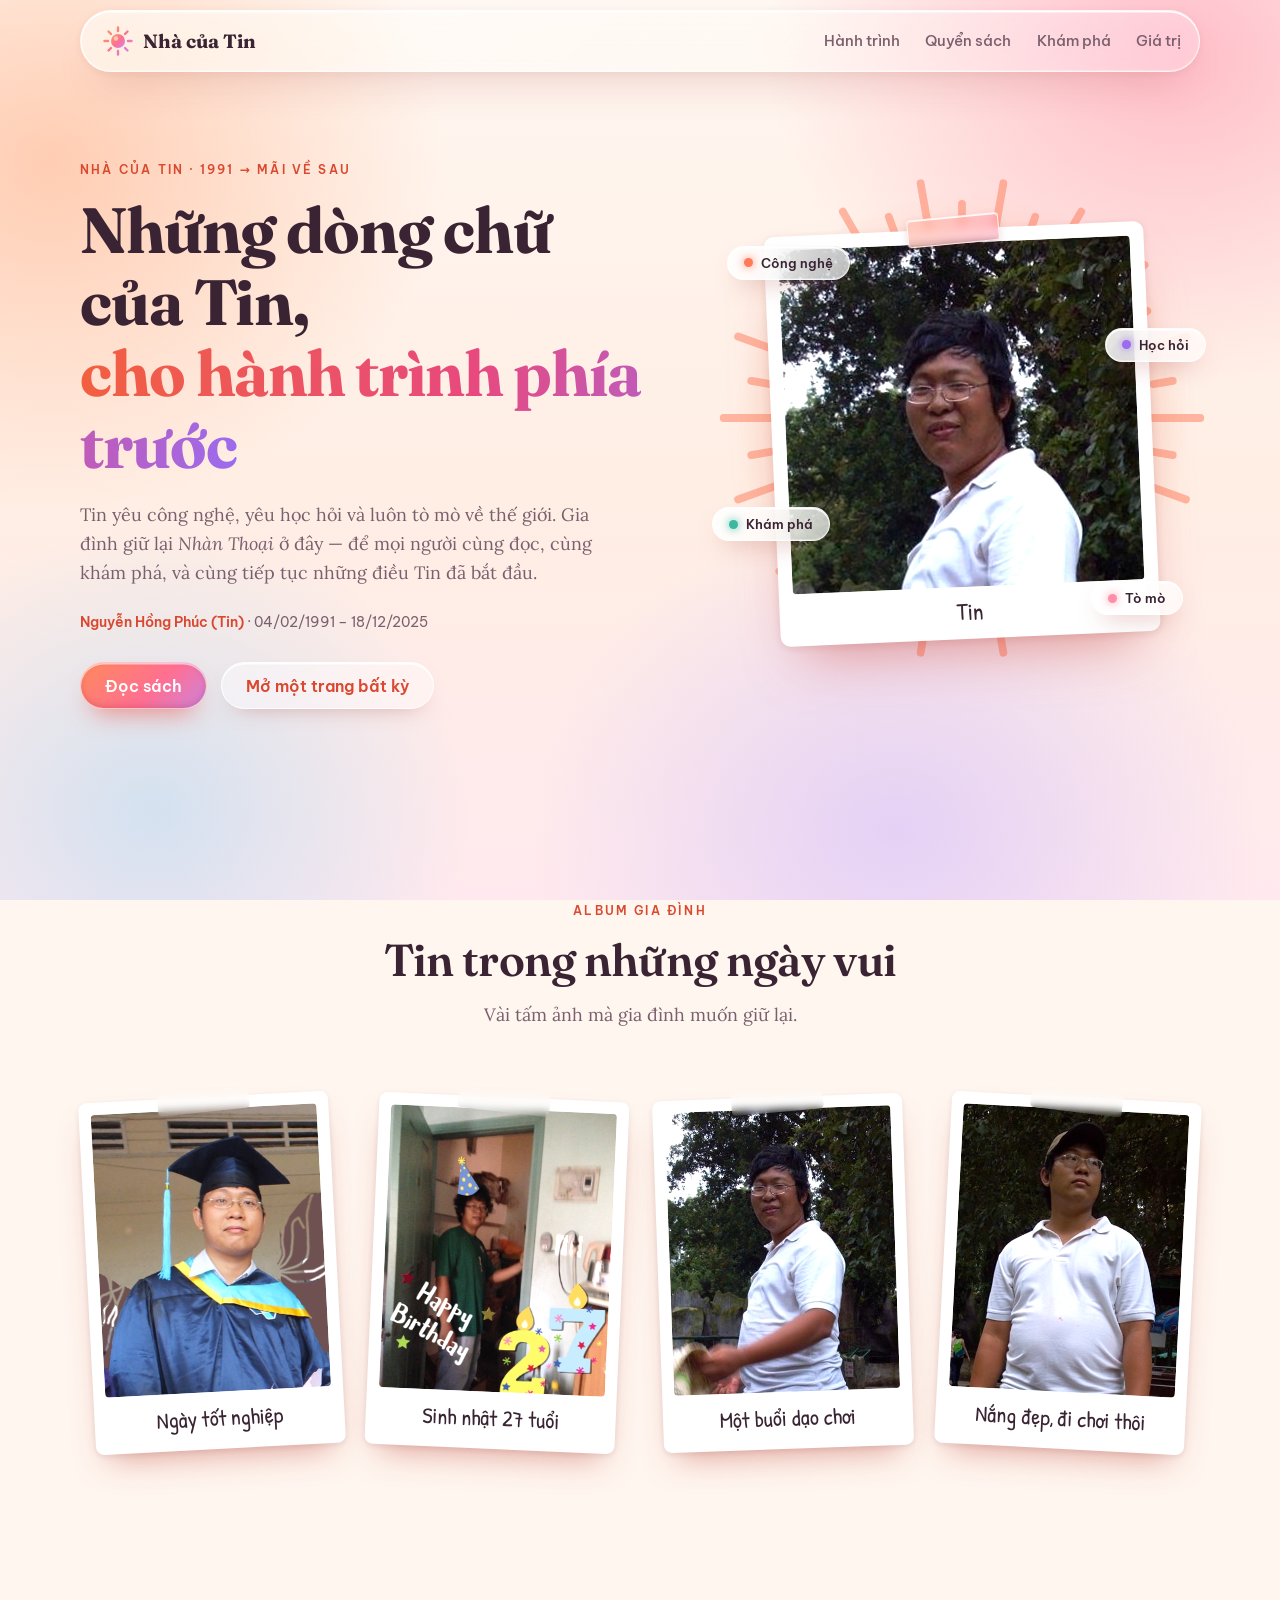
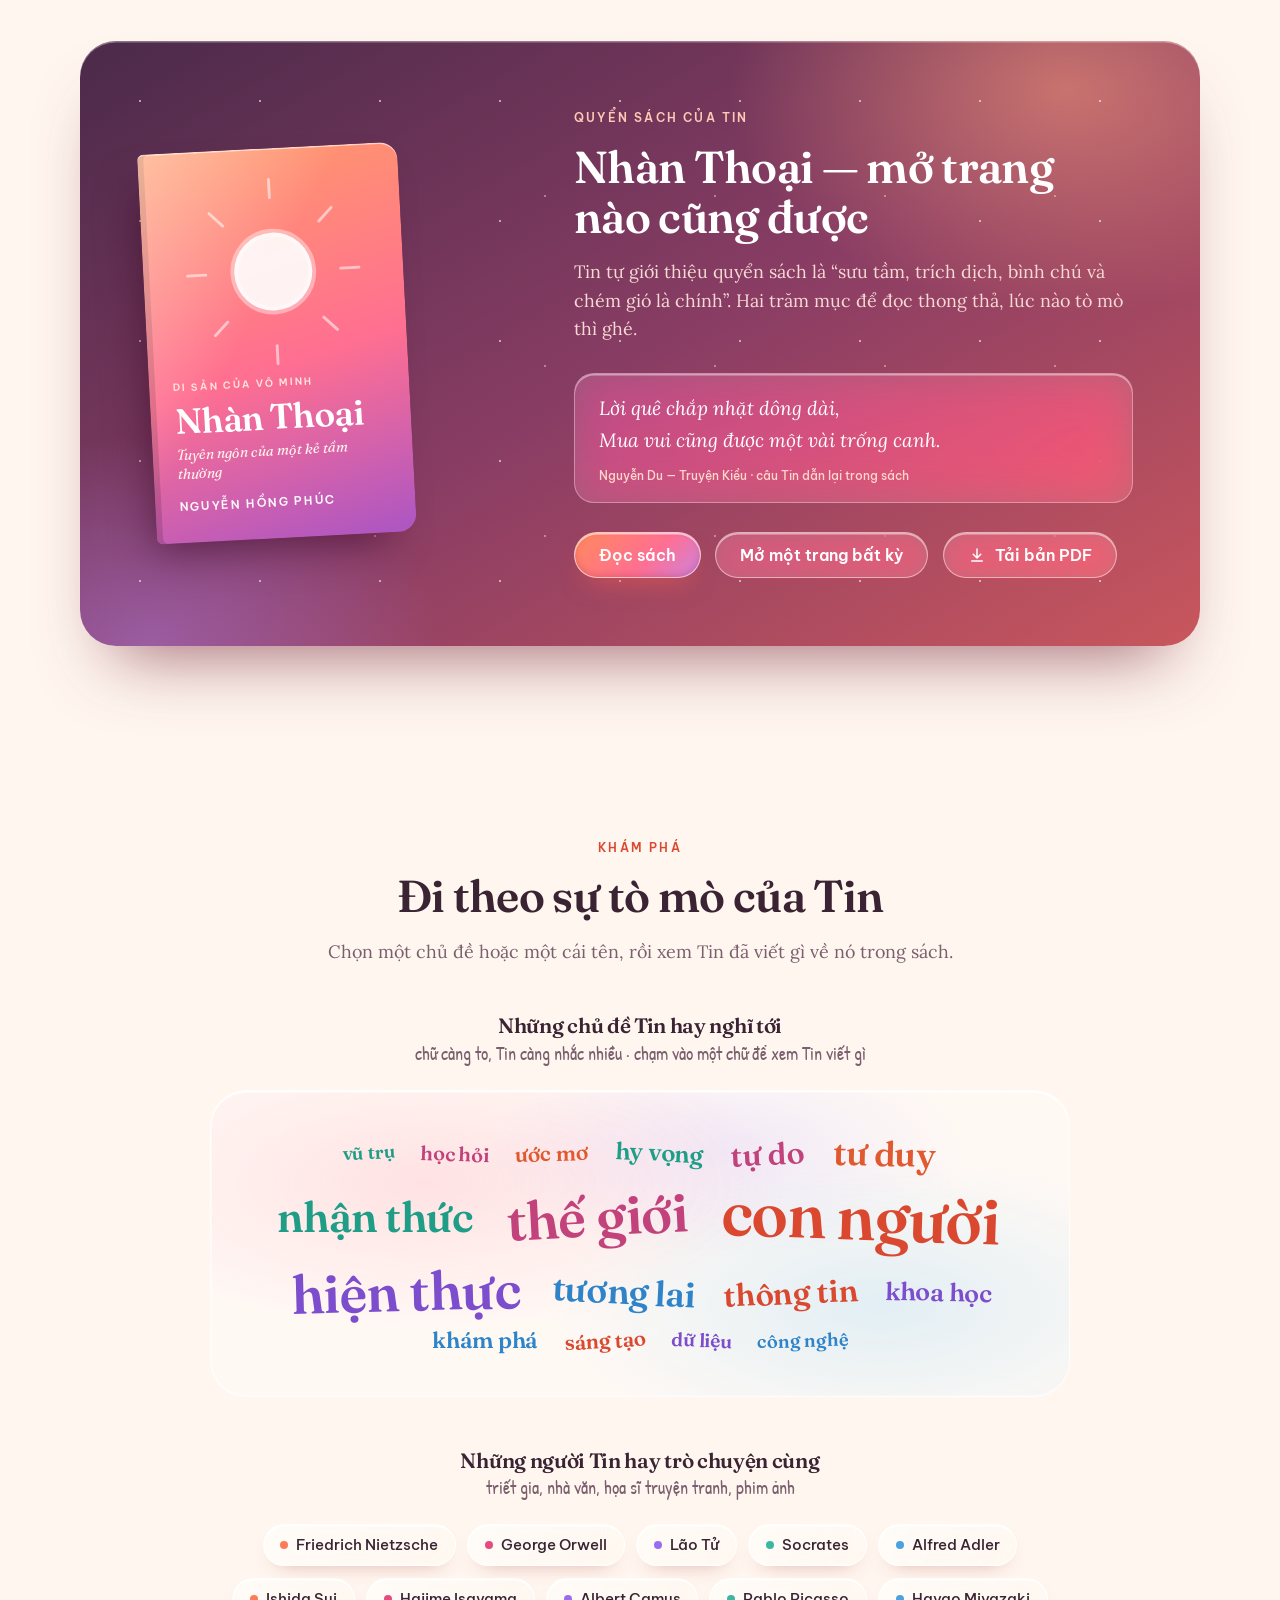
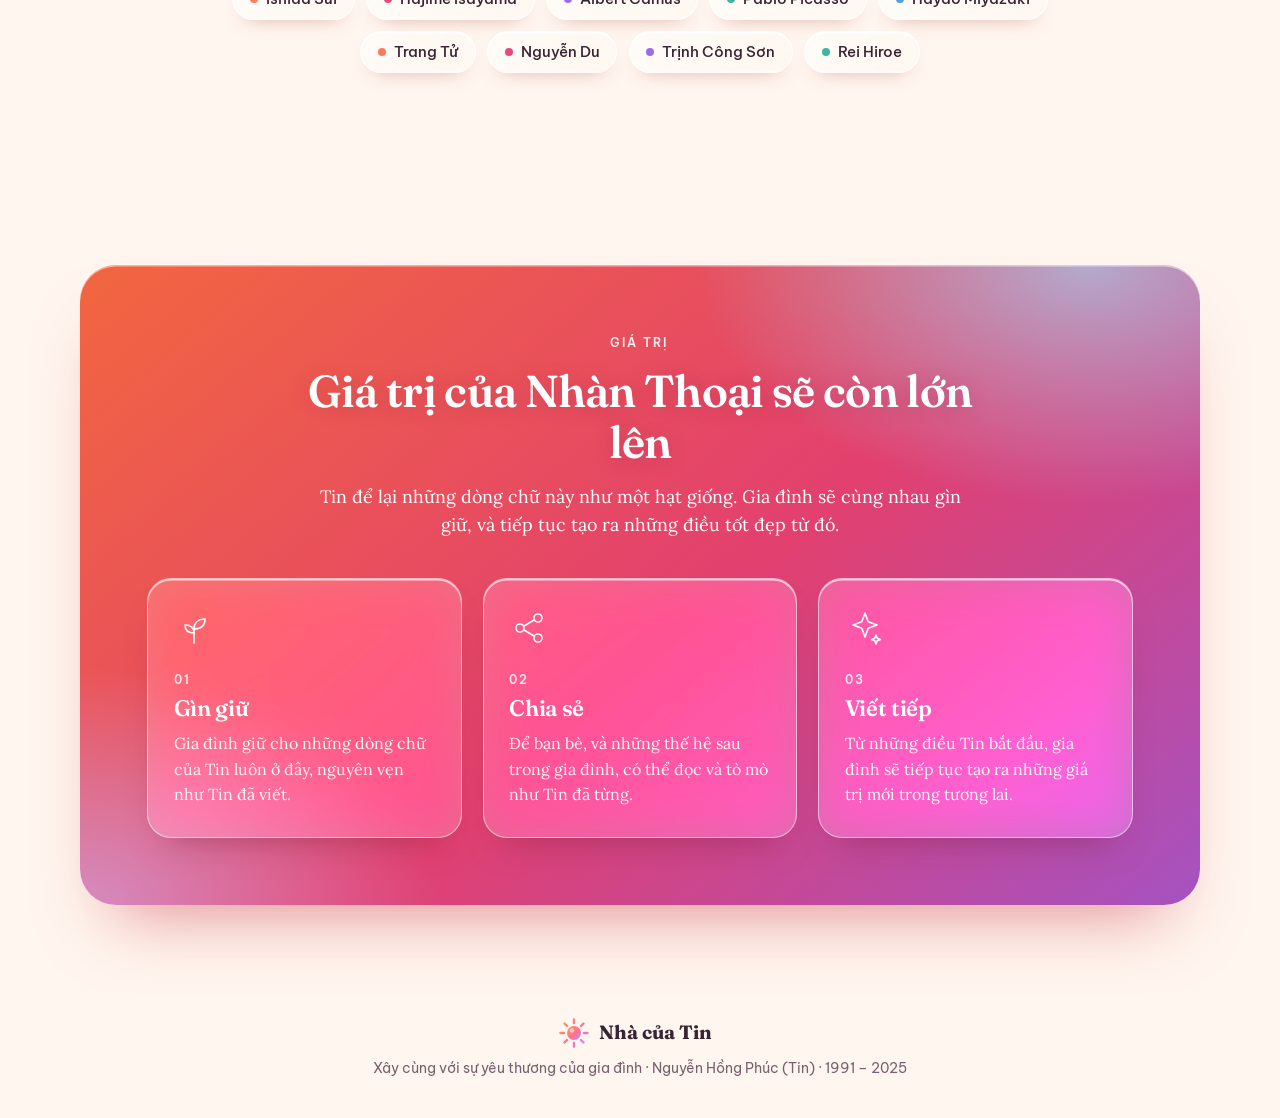
==== commit 86ddcef2: "Word cloud: keep links as links Co-authored-by: Cursor <cursoragent@cursor.com>" ====
--- a/index.html
+++ b/index.html
@@ -149,7 +149,7 @@
         <div class="explore-group reveal">
           <h3>Những chủ đề Tin hay nghĩ tới</h3>
           <p class="hint">chữ càng to, Tin càng nhắc nhiều · chạm vào một chữ để xem Tin viết gì</p>
-          <div class="cloud" id="topics" role="list"></div>
+          <div class="cloud" id="topics"></div>
         </div>
 
         <div class="explore-group reveal">
@@ -256,7 +256,6 @@
       order.forEach(({ t, n }, i) => {
         const a = document.createElement('a');
         a.href = 'read.html?q=' + q(t);
-        a.setAttribute('role', 'listitem');
         const k = (Math.sqrt(n) - Math.sqrt(min)) / (Math.sqrt(max) - Math.sqrt(min) || 1);   // 0..1
         a.style.fontSize = (1.15 + k * 2.9).toFixed(2) + 'rem';
         a.style.setProperty('--c', hues[(sorted.findIndex(s => s.t === t)) % hues.length]);
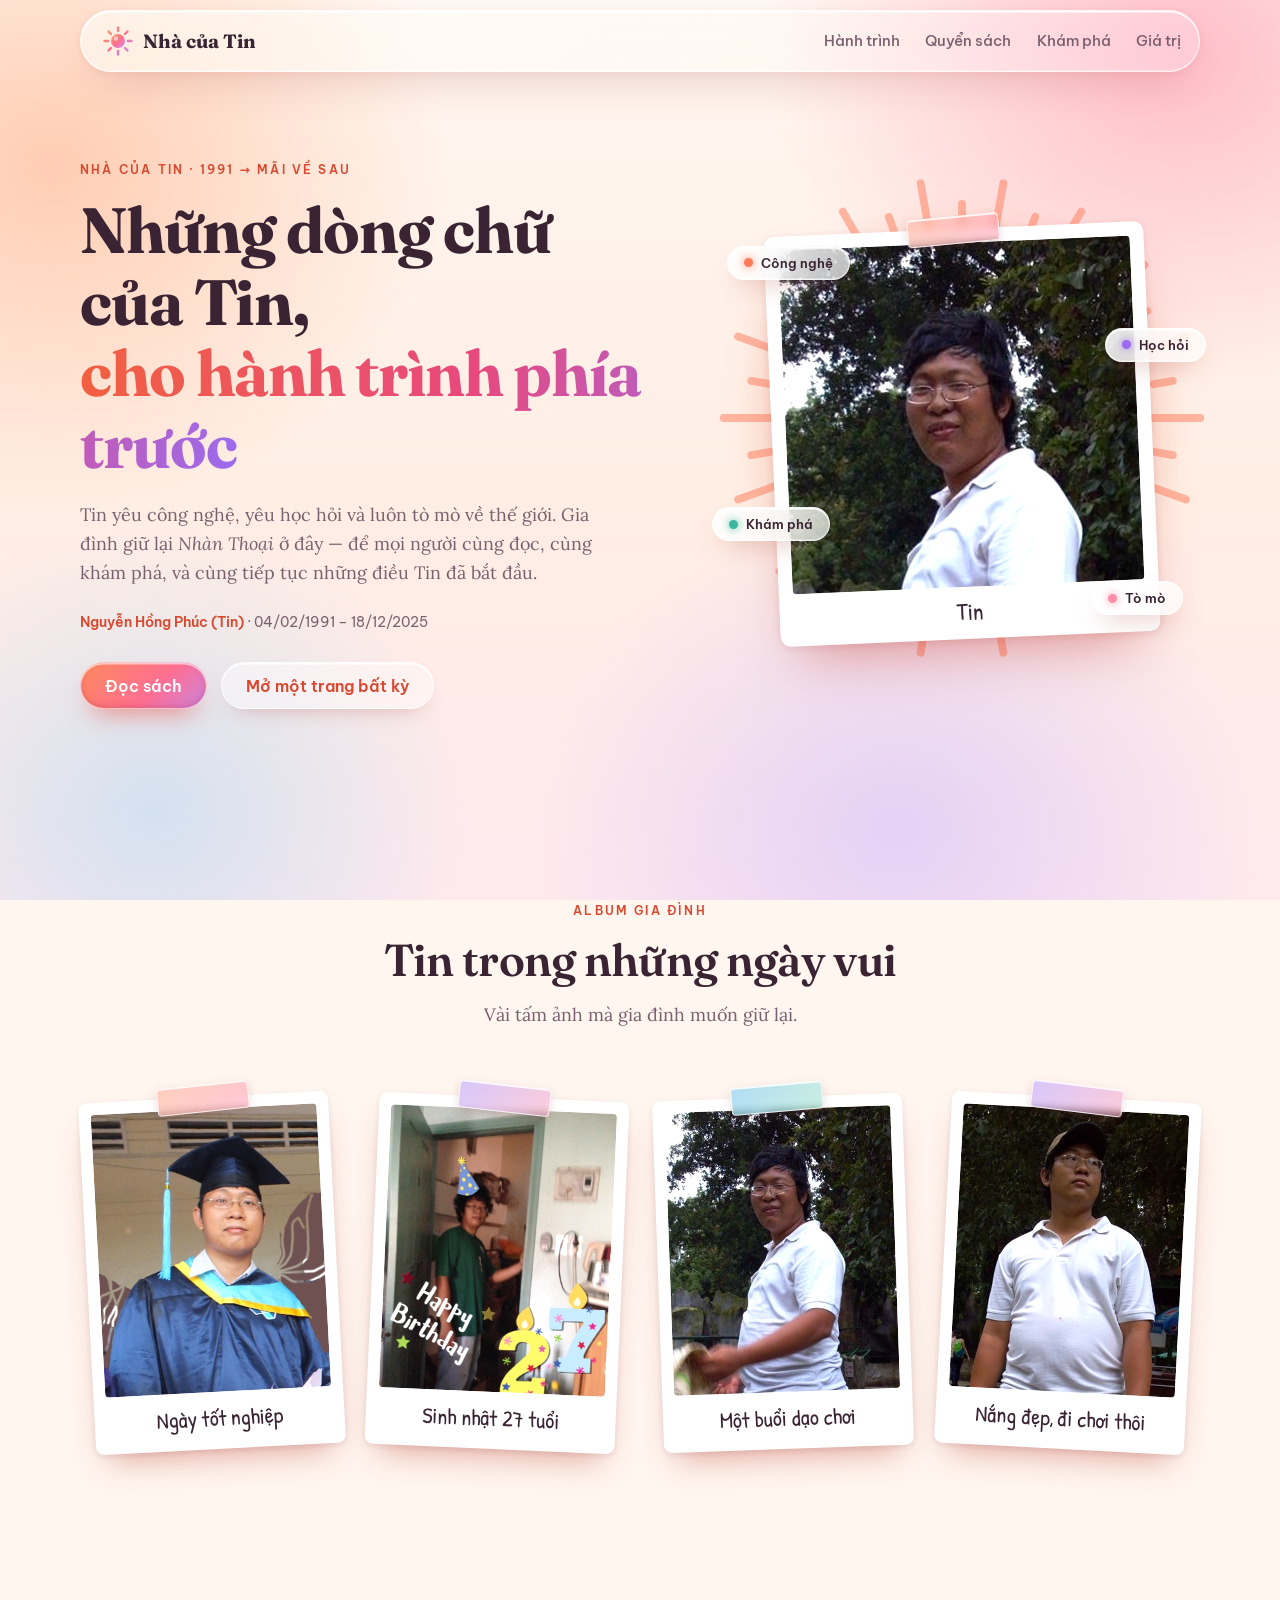
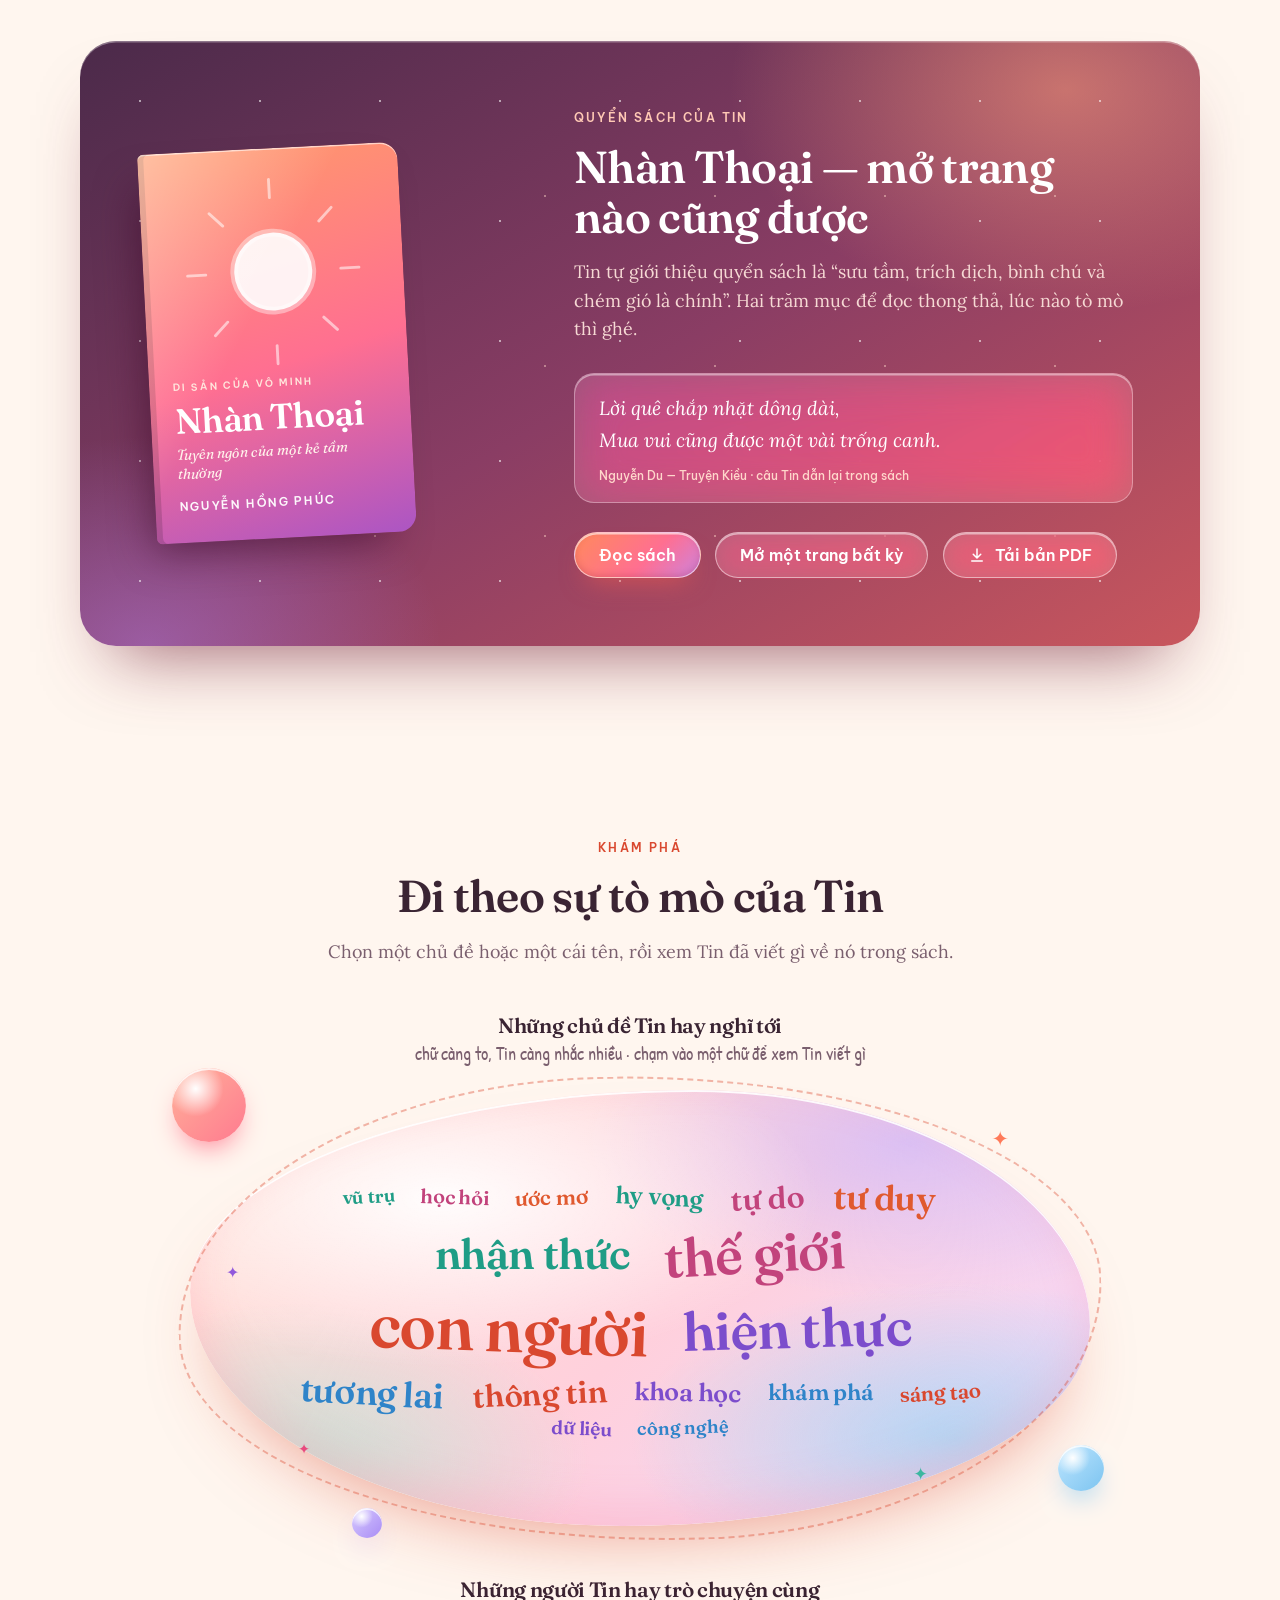
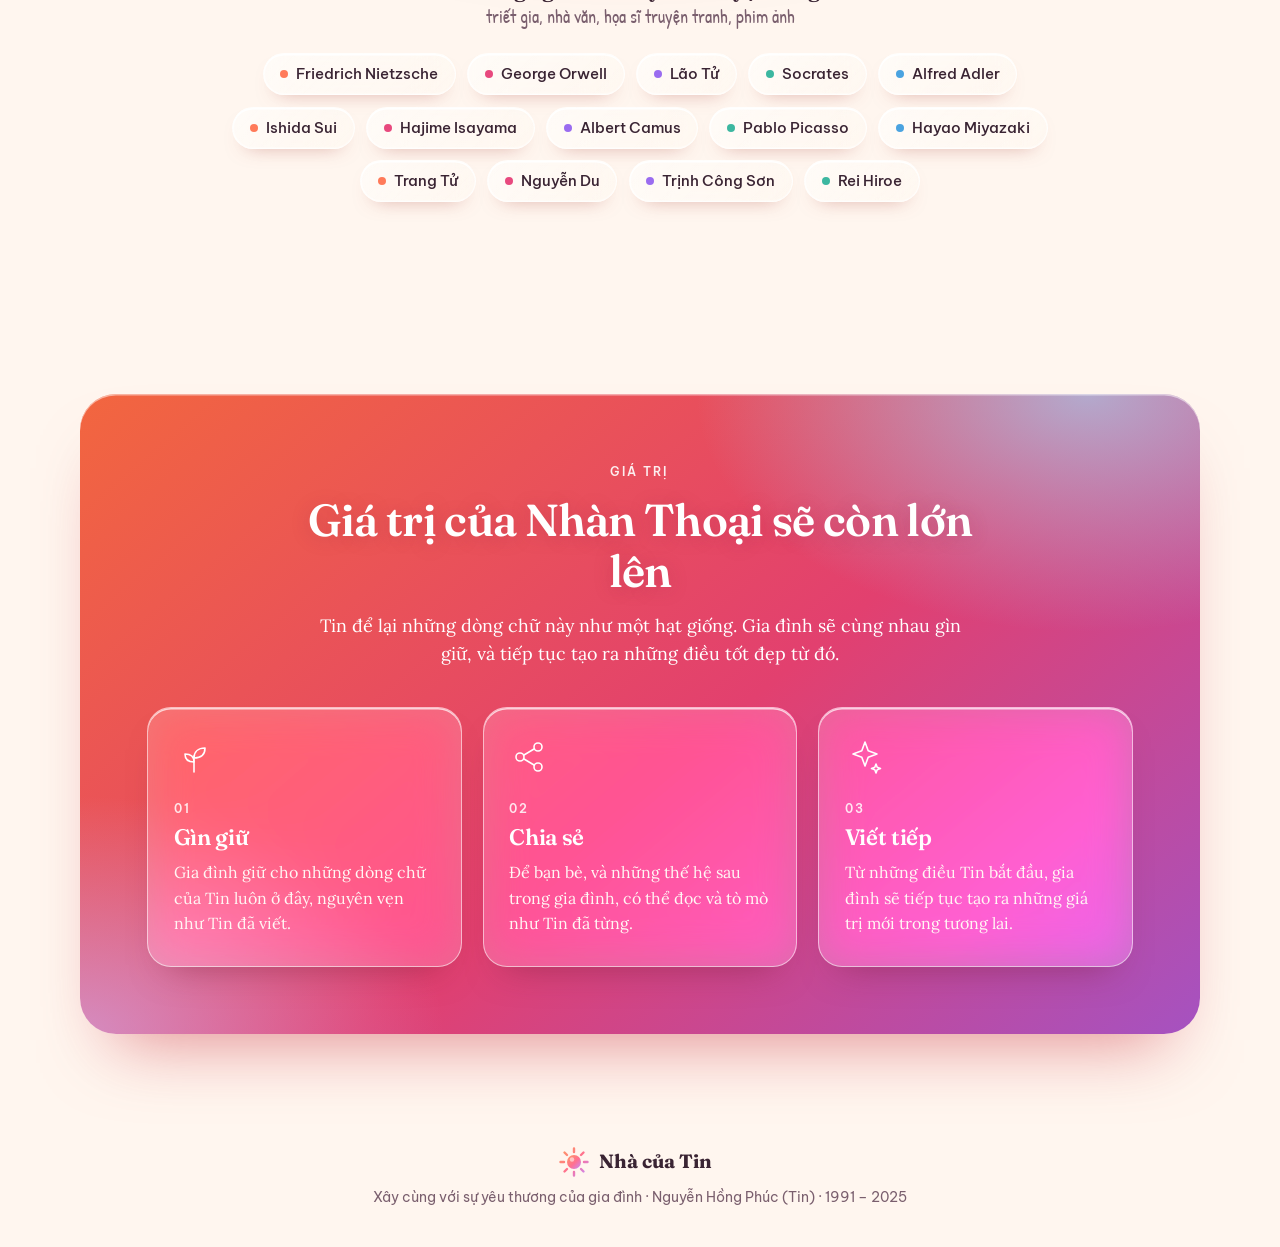
==== commit a41c0641: "Word cloud: painted blob backdrop with orbs and sparkles Co-authored-by: Cursor <cursoragent@cursor." ====
--- a/index.html
+++ b/index.html
@@ -12,7 +12,7 @@
   <link rel="preconnect" href="https://fonts.googleapis.com">
   <link rel="preconnect" href="https://fonts.gstatic.com" crossorigin>
   <link href="https://fonts.googleapis.com/css2?family=Be+Vietnam+Pro:wght@400;500;600;700&family=Fraunces:opsz,wght@9..144,500..700&family=Lora:ital,wght@0,400;0,500;1,400&family=Patrick+Hand&display=swap" rel="stylesheet">
-  <link rel="stylesheet" href="styles.css?v=11">
+  <link rel="stylesheet" href="styles.css?v=13">
 </head>
 <body class="home">
 
@@ -149,7 +149,12 @@
         <div class="explore-group reveal">
           <h3>Những chủ đề Tin hay nghĩ tới</h3>
           <p class="hint">chữ càng to, Tin càng nhắc nhiều · chạm vào một chữ để xem Tin viết gì</p>
-          <div class="cloud" id="topics"></div>
+          <div class="cloud-art">
+            <span class="orb o1" aria-hidden="true"></span><span class="orb o2" aria-hidden="true"></span><span class="orb o3" aria-hidden="true"></span>
+            <span class="spark k1" aria-hidden="true">✦</span><span class="spark k2" aria-hidden="true">✦</span>
+            <span class="spark k3" aria-hidden="true">✦</span><span class="spark k4" aria-hidden="true">✦</span>
+            <div class="cloud" id="topics"></div>
+          </div>
         </div>
 
         <div class="explore-group reveal">
--- a/styles.css
+++ b/styles.css
@@ -271,14 +271,44 @@
 /* word cloud */
 .cloud {
   display: flex; flex-wrap: wrap; justify-content: center; align-items: center; gap: .15rem 1.3rem;
-  max-width: 860px; margin-inline: auto; padding: clamp(1.4rem, 4vw, 2.6rem) clamp(1rem, 4vw, 2.4rem); border-radius: 36px;
+  position: relative; padding: clamp(3.2rem, 9vw, 5.4rem) clamp(2rem, 10vw, 5.6rem);
+}
+/* the painted "cloud" behind the words: a soft organic blob, a dashed hand-drawn outline, a few orbs and sparkles */
+.cloud-art { position: relative; max-width: 900px; margin-inline: auto; isolation: isolate; }
+.cloud-art::before, .cloud-art::after { content: ""; position: absolute; pointer-events: none; }
+.cloud-art::before {
+  inset: 0; z-index: -2; border-radius: 56% 44% 52% 48% / 46% 54% 46% 54%;
   background:
-    radial-gradient(60% 70% at 25% 30%, rgba(255, 143, 168, .22), transparent 70%),
-    radial-gradient(55% 70% at 78% 70%, rgba(159, 214, 245, .3), transparent 70%),
-    radial-gradient(40% 50% at 60% 20%, rgba(201, 184, 255, .25), transparent 70%),
-    rgba(255, 255, 255, .35);
-  border: 1px solid var(--glass-border); box-shadow: var(--glass-rim);
-}
+    radial-gradient(60% 55% at 28% 25%, rgba(255, 255, 255, .95), rgba(255, 255, 255, 0) 70%),
+    radial-gradient(50% 50% at 85% 80%, rgba(159, 214, 245, .75), rgba(159, 214, 245, 0) 72%),
+    radial-gradient(45% 50% at 12% 85%, rgba(168, 232, 211, .6), rgba(168, 232, 211, 0) 72%),
+    radial-gradient(50% 50% at 80% 12%, rgba(201, 184, 255, .65), rgba(201, 184, 255, 0) 72%),
+    linear-gradient(135deg, #ffe3d6 0%, #ffd0dc 52%, #f0d9ff 100%);
+  box-shadow: inset 0 2px 0 rgba(255, 255, 255, .9), inset 0 -18px 40px rgba(255, 143, 168, .25), 0 40px 70px -34px rgba(217, 72, 47, .5);
+  animation: blobMorph 18s ease-in-out infinite alternate;
+}
+.cloud-art::after {
+  inset: -14px -12px; z-index: -1; border-radius: 46% 54% 44% 56% / 54% 46% 54% 46%;
+  border: 2px dashed rgba(217, 72, 47, .38); transform: rotate(-1.4deg);
+  animation: blobMorph 22s ease-in-out infinite alternate-reverse;
+}
+@keyframes blobMorph {
+  to { border-radius: 46% 54% 58% 42% / 56% 44% 56% 44%; }
+}
+.cloud-art .orb { position: absolute; z-index: -1; border-radius: 50%; pointer-events: none;
+  background: radial-gradient(circle at 32% 28%, #fff, rgba(255, 255, 255, 0) 38%), linear-gradient(135deg, var(--o1), var(--o2));
+  box-shadow: inset 0 2px 0 rgba(255, 255, 255, .8), 0 14px 28px -10px var(--o2); animation: floaty 7s ease-in-out infinite; }
+.cloud-art .orb.o1 { width: 74px; height: 74px; top: -22px; left: -18px; --o1: #ffb199; --o2: #ff7a8f; }
+.cloud-art .orb.o2 { width: 46px; height: 46px; bottom: 8%; right: -14px; --o1: #bfe6ff; --o2: #7cc4f0; animation-delay: -2.5s; }
+.cloud-art .orb.o3 { width: 30px; height: 30px; bottom: -12px; left: 18%; --o1: #d8cbff; --o2: #a98cf5; animation-delay: -4.5s; }
+.cloud-art .spark { position: absolute; z-index: 1; font: 700 1.3rem/1 var(--font-ui); color: var(--s, #ff7a59); pointer-events: none; animation: twinkle 3.6s ease-in-out infinite; }
+.cloud-art .spark.k1 { top: 9%; right: 9%; --s: #ff7a59; }
+.cloud-art .spark.k2 { top: 40%; left: 4%; --s: #9158dc; font-size: 1rem; animation-delay: -1.2s; }
+.cloud-art .spark.k3 { bottom: 10%; right: 18%; --s: #3cb7a0; font-size: 1.1rem; animation-delay: -2.2s; }
+.cloud-art .spark.k4 { bottom: 16%; left: 12%; --s: #e8497e; font-size: .9rem; animation-delay: -.6s; }
+@keyframes floaty { 50% { transform: translateY(-8px); } }
+@keyframes twinkle { 0%, 100% { opacity: .35; transform: scale(.75) rotate(0); } 50% { opacity: 1; transform: scale(1.15) rotate(20deg); } }
+@media (prefers-reduced-motion: reduce) { .cloud-art::before, .cloud-art::after, .cloud-art .orb, .cloud-art .spark { animation: none; } }
 .cloud a {
   position: relative; display: inline-block; padding: .05em .12em; line-height: 1.12; text-decoration: none; color: var(--c, var(--coral-deep));
   font-family: var(--font-display); font-weight: 600; letter-spacing: -.01em; transform: rotate(var(--tilt, 0deg));
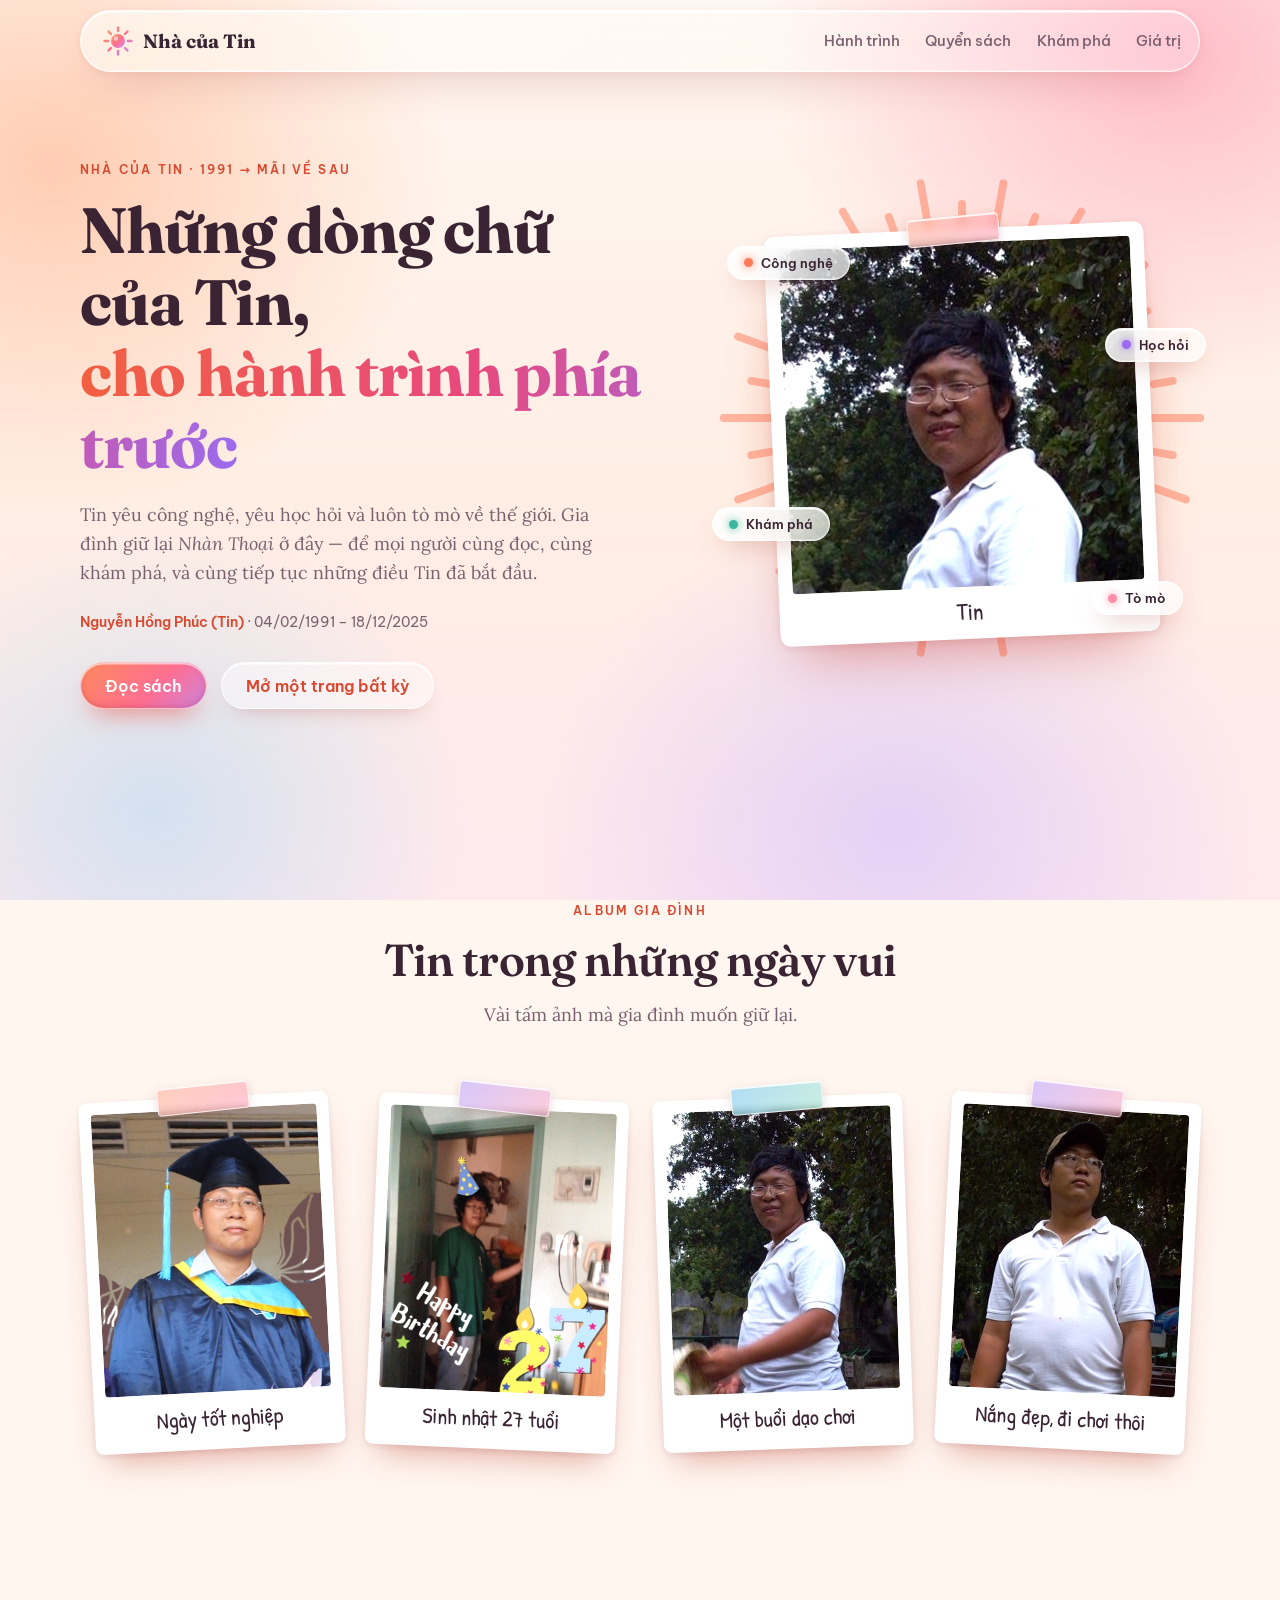
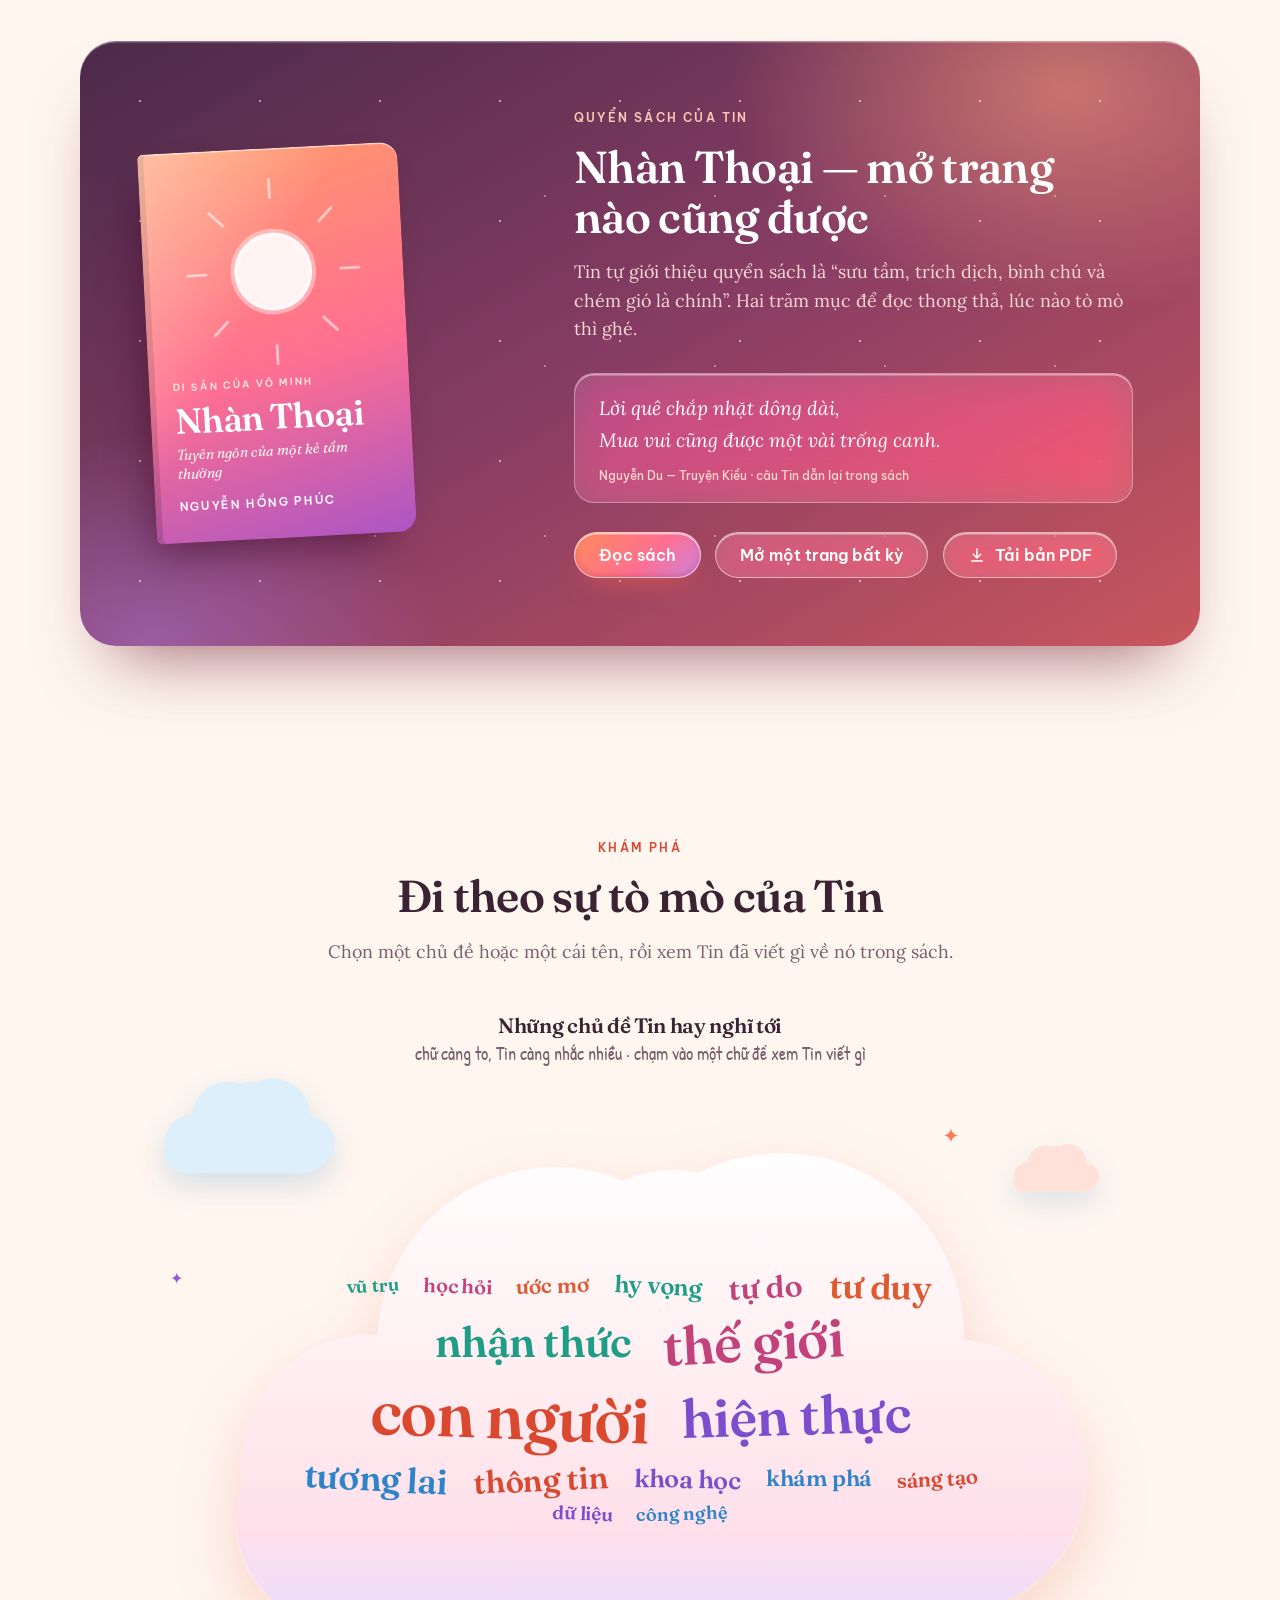
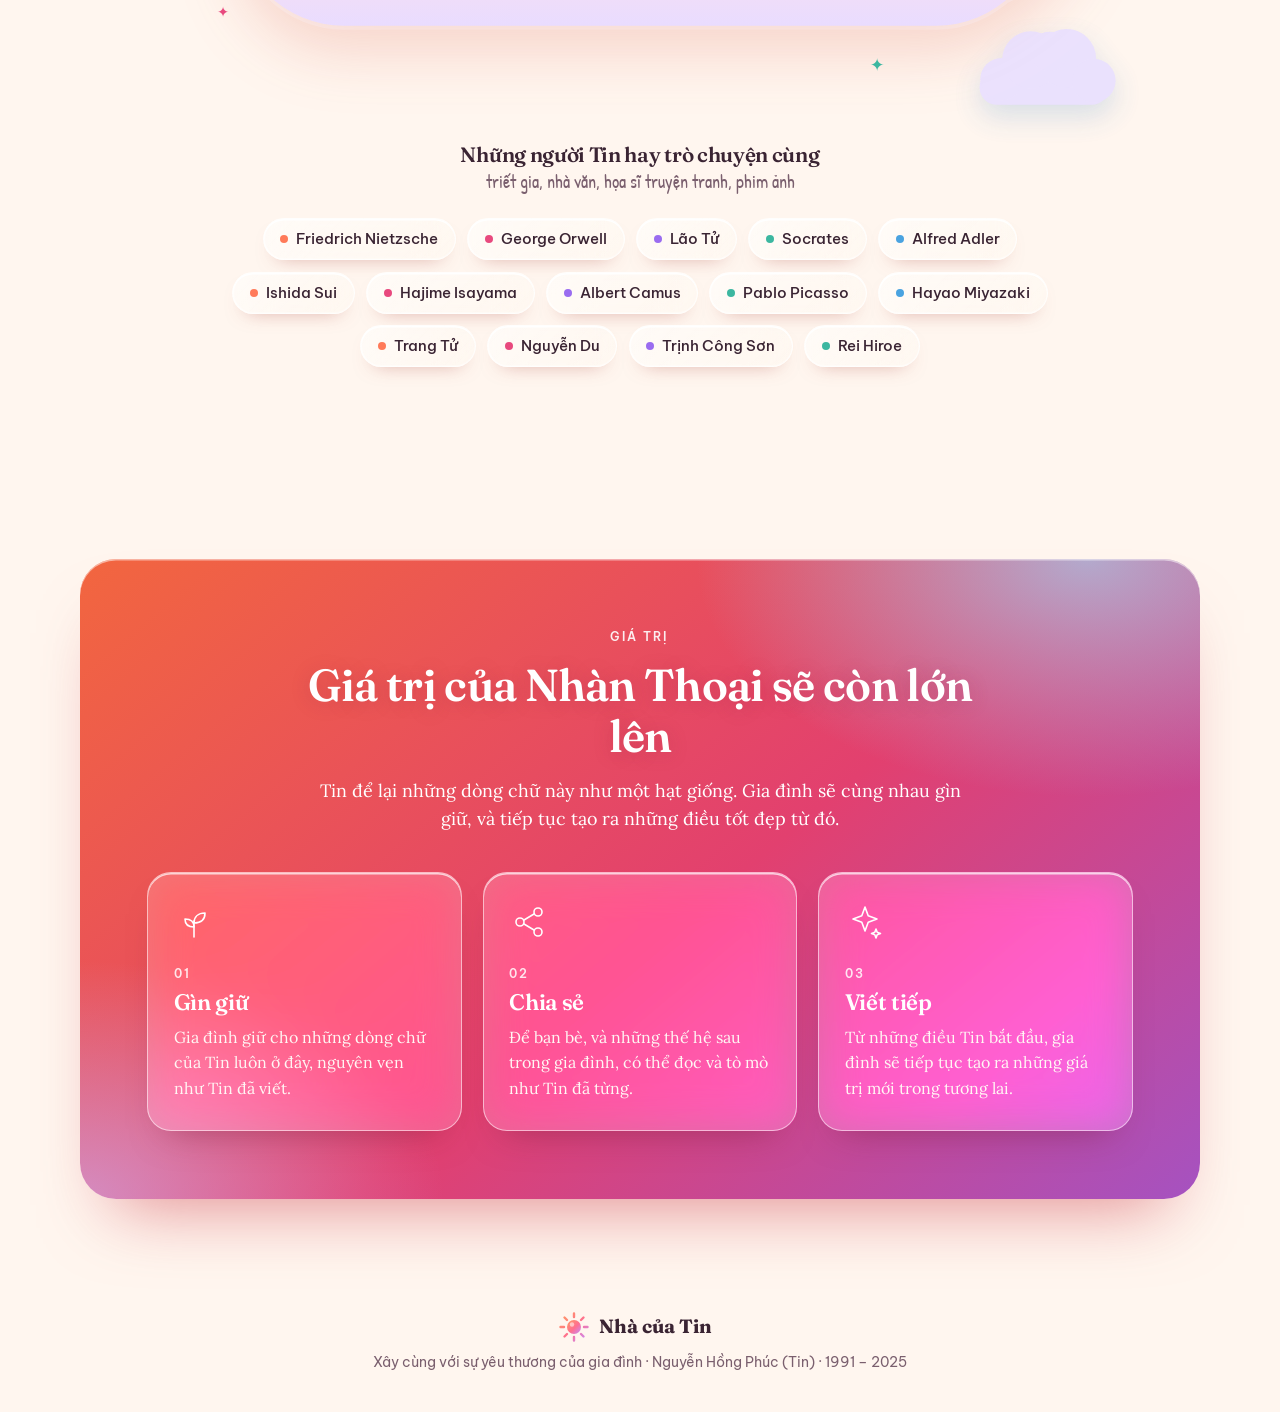
==== commit d8787f38: "Word cloud: real puffy cloud silhouette with drifting mini clouds Co-authored-by: Cursor <cursoragen" ====
--- a/index.html
+++ b/index.html
@@ -12,7 +12,7 @@
   <link rel="preconnect" href="https://fonts.googleapis.com">
   <link rel="preconnect" href="https://fonts.gstatic.com" crossorigin>
   <link href="https://fonts.googleapis.com/css2?family=Be+Vietnam+Pro:wght@400;500;600;700&family=Fraunces:opsz,wght@9..144,500..700&family=Lora:ital,wght@0,400;0,500;1,400&family=Patrick+Hand&display=swap" rel="stylesheet">
-  <link rel="stylesheet" href="styles.css?v=13">
+  <link rel="stylesheet" href="styles.css?v=17">
 </head>
 <body class="home">
 
@@ -150,7 +150,21 @@
           <h3>Những chủ đề Tin hay nghĩ tới</h3>
           <p class="hint">chữ càng to, Tin càng nhắc nhiều · chạm vào một chữ để xem Tin viết gì</p>
           <div class="cloud-art">
-            <span class="orb o1" aria-hidden="true"></span><span class="orb o2" aria-hidden="true"></span><span class="orb o3" aria-hidden="true"></span>
+            <svg width="0" height="0" style="position:absolute" aria-hidden="true" focusable="false">
+              <defs>
+                <linearGradient id="cloudFill" gradientUnits="userSpaceOnUse" x1="0" y1="40" x2="0" y2="570">
+                  <stop offset="0" stop-color="#ffffff"/><stop offset=".45" stop-color="#fff0f3"/><stop offset=".8" stop-color="#ffe0ea"/><stop offset="1" stop-color="#e9dcff"/>
+                </linearGradient>
+                <symbol id="cloudShape" viewBox="0 0 1000 640" preserveAspectRatio="none">
+                  <rect x="70" y="340" width="860" height="230" rx="115"/>
+                  <circle cx="215" cy="400" r="140"/><circle cx="410" cy="272" r="190"/><circle cx="650" cy="262" r="195"/><circle cx="830" cy="410" r="145"/><circle cx="535" cy="215" r="130"/>
+                </symbol>
+              </defs>
+            </svg>
+            <svg class="cloud-svg" viewBox="0 0 1000 640" preserveAspectRatio="none" aria-hidden="true"><use href="#cloudShape" fill="url(#cloudFill)"/></svg>
+            <svg class="mini m1" viewBox="0 0 1000 640" aria-hidden="true"><use href="#cloudShape" fill="#d6eefc"/></svg>
+            <svg class="mini m2" viewBox="0 0 1000 640" aria-hidden="true"><use href="#cloudShape" fill="#e7ddff"/></svg>
+            <svg class="mini m3" viewBox="0 0 1000 640" aria-hidden="true"><use href="#cloudShape" fill="#ffd9d0"/></svg>
             <span class="spark k1" aria-hidden="true">✦</span><span class="spark k2" aria-hidden="true">✦</span>
             <span class="spark k3" aria-hidden="true">✦</span><span class="spark k4" aria-hidden="true">✦</span>
             <div class="cloud" id="topics"></div>
@@ -262,7 +276,7 @@
         const a = document.createElement('a');
         a.href = 'read.html?q=' + q(t);
         const k = (Math.sqrt(n) - Math.sqrt(min)) / (Math.sqrt(max) - Math.sqrt(min) || 1);   // 0..1
-        a.style.fontSize = (1.15 + k * 2.9).toFixed(2) + 'rem';
+        a.style.fontSize = 'calc(var(--cs, 1) * ' + (1.15 + k * 2.9).toFixed(2) + 'rem)';
         a.style.setProperty('--c', hues[(sorted.findIndex(s => s.t === t)) % hues.length]);
         a.style.setProperty('--tilt', tilts[i % tilts.length] + 'deg');
         a.dataset.n = n.toLocaleString('vi-VN') + ' lần';
--- a/styles.css
+++ b/styles.css
@@ -258,6 +258,7 @@
 
 /* ---------- Explore ---------- */
 .explore-group + .explore-group { margin-top: 3.2rem; }
+.explore { overflow-x: clip; }
 .explore h3 { font-size: 1.3rem; text-align: center; margin-bottom: .2rem; }
 .explore .hint { text-align: center; font: 1.15rem var(--font-hand); color: var(--ink-soft); margin: 0 0 1.5rem; }
 .chips { display: flex; flex-wrap: wrap; justify-content: center; align-items: center; gap: .7rem; max-width: 880px; margin-inline: auto; }
@@ -270,45 +271,25 @@
 .chip:hover { transform: translateY(-3px); background: rgba(255, 255, 255, .8); box-shadow: var(--glass-rim), 0 16px 26px -14px rgba(217, 72, 47, .6); }
 /* word cloud */
 .cloud {
-  display: flex; flex-wrap: wrap; justify-content: center; align-items: center; gap: .15rem 1.3rem;
-  position: relative; padding: clamp(3.2rem, 9vw, 5.4rem) clamp(2rem, 10vw, 5.6rem);
-}
-/* the painted "cloud" behind the words: a soft organic blob, a dashed hand-drawn outline, a few orbs and sparkles */
-.cloud-art { position: relative; max-width: 900px; margin-inline: auto; isolation: isolate; }
-.cloud-art::before, .cloud-art::after { content: ""; position: absolute; pointer-events: none; }
-.cloud-art::before {
-  inset: 0; z-index: -2; border-radius: 56% 44% 52% 48% / 46% 54% 46% 54%;
-  background:
-    radial-gradient(60% 55% at 28% 25%, rgba(255, 255, 255, .95), rgba(255, 255, 255, 0) 70%),
-    radial-gradient(50% 50% at 85% 80%, rgba(159, 214, 245, .75), rgba(159, 214, 245, 0) 72%),
-    radial-gradient(45% 50% at 12% 85%, rgba(168, 232, 211, .6), rgba(168, 232, 211, 0) 72%),
-    radial-gradient(50% 50% at 80% 12%, rgba(201, 184, 255, .65), rgba(201, 184, 255, 0) 72%),
-    linear-gradient(135deg, #ffe3d6 0%, #ffd0dc 52%, #f0d9ff 100%);
-  box-shadow: inset 0 2px 0 rgba(255, 255, 255, .9), inset 0 -18px 40px rgba(255, 143, 168, .25), 0 40px 70px -34px rgba(217, 72, 47, .5);
-  animation: blobMorph 18s ease-in-out infinite alternate;
-}
-.cloud-art::after {
-  inset: -14px -12px; z-index: -1; border-radius: 46% 54% 44% 56% / 54% 46% 54% 46%;
-  border: 2px dashed rgba(217, 72, 47, .38); transform: rotate(-1.4deg);
-  animation: blobMorph 22s ease-in-out infinite alternate-reverse;
-}
-@keyframes blobMorph {
-  to { border-radius: 46% 54% 58% 42% / 56% 44% 56% 44%; }
-}
-.cloud-art .orb { position: absolute; z-index: -1; border-radius: 50%; pointer-events: none;
-  background: radial-gradient(circle at 32% 28%, #fff, rgba(255, 255, 255, 0) 38%), linear-gradient(135deg, var(--o1), var(--o2));
-  box-shadow: inset 0 2px 0 rgba(255, 255, 255, .8), 0 14px 28px -10px var(--o2); animation: floaty 7s ease-in-out infinite; }
-.cloud-art .orb.o1 { width: 74px; height: 74px; top: -22px; left: -18px; --o1: #ffb199; --o2: #ff7a8f; }
-.cloud-art .orb.o2 { width: 46px; height: 46px; bottom: 8%; right: -14px; --o1: #bfe6ff; --o2: #7cc4f0; animation-delay: -2.5s; }
-.cloud-art .orb.o3 { width: 30px; height: 30px; bottom: -12px; left: 18%; --o1: #d8cbff; --o2: #a98cf5; animation-delay: -4.5s; }
-.cloud-art .spark { position: absolute; z-index: 1; font: 700 1.3rem/1 var(--font-ui); color: var(--s, #ff7a59); pointer-events: none; animation: twinkle 3.6s ease-in-out infinite; }
-.cloud-art .spark.k1 { top: 9%; right: 9%; --s: #ff7a59; }
-.cloud-art .spark.k2 { top: 40%; left: 4%; --s: #9158dc; font-size: 1rem; animation-delay: -1.2s; }
-.cloud-art .spark.k3 { bottom: 10%; right: 18%; --s: #3cb7a0; font-size: 1.1rem; animation-delay: -2.2s; }
-.cloud-art .spark.k4 { bottom: 16%; left: 12%; --s: #e8497e; font-size: .9rem; animation-delay: -.6s; }
-@keyframes floaty { 50% { transform: translateY(-8px); } }
+  position: relative; z-index: 1; display: flex; flex-wrap: wrap; justify-content: center; align-items: center; align-content: center; gap: .1rem 1.2rem;
+  aspect-ratio: 1000 / 640; padding: 14% 12.5% 13%;
+}
+/* a real cloud: one puffy SVG silhouette (shared gradient, so no seams) with a soft shadow, small clouds drifting past, and sparkles */
+.cloud-art { position: relative; max-width: 940px; margin-inline: auto; --cs: 1; }
+.cloud-art .cloud-svg { position: absolute; inset: 0; width: 100%; height: 100%; z-index: 0; overflow: visible; pointer-events: none;
+  filter: drop-shadow(0 26px 30px rgba(217, 72, 47, .2)) drop-shadow(0 4px 0 rgba(255, 255, 255, .8)); }
+.cloud-art .mini { position: absolute; z-index: 0; pointer-events: none; opacity: .85; animation: drift 14s ease-in-out infinite alternate; filter: drop-shadow(0 12px 14px rgba(70, 140, 200, .25)); }
+.cloud-art .mini.m1 { width: 20%; top: -4%; left: -2%; }
+.cloud-art .mini.m2 { width: 16%; bottom: -4%; right: -1%; animation-delay: -6s; animation-duration: 17s; }
+.cloud-art .mini.m3 { width: 10%; top: 8%; right: 1%; animation-delay: -3s; opacity: .7; }
+.cloud-art .spark { position: absolute; z-index: 2; font: 700 1.3rem/1 var(--font-ui); color: var(--s, #ff7a59); pointer-events: none; animation: twinkle 3.6s ease-in-out infinite; }
+.cloud-art .spark.k1 { top: 6%; right: 16%; --s: #ff7a59; }
+.cloud-art .spark.k2 { top: 30%; left: 0%; --s: #9158dc; font-size: 1rem; animation-delay: -1.2s; }
+.cloud-art .spark.k3 { bottom: 3%; right: 24%; --s: #3cb7a0; font-size: 1.1rem; animation-delay: -2.2s; }
+.cloud-art .spark.k4 { bottom: 12%; left: 5%; --s: #e8497e; font-size: .9rem; animation-delay: -.6s; }
+@keyframes drift { to { transform: translateX(14px); } }
 @keyframes twinkle { 0%, 100% { opacity: .35; transform: scale(.75) rotate(0); } 50% { opacity: 1; transform: scale(1.15) rotate(20deg); } }
-@media (prefers-reduced-motion: reduce) { .cloud-art::before, .cloud-art::after, .cloud-art .orb, .cloud-art .spark { animation: none; } }
+@media (prefers-reduced-motion: reduce) { .cloud-art .mini, .cloud-art .spark { animation: none; } }
 .cloud a {
   position: relative; display: inline-block; padding: .05em .12em; line-height: 1.12; text-decoration: none; color: var(--c, var(--coral-deep));
   font-family: var(--font-display); font-weight: 600; letter-spacing: -.01em; transform: rotate(var(--tilt, 0deg));
@@ -321,7 +302,7 @@
   background: rgba(255, 255, 255, .92); box-shadow: 0 8px 18px -8px rgba(90, 40, 50, .4); opacity: 0; transition: opacity .2s ease, transform .2s ease;
 }
 .cloud a:hover::after, .cloud a:focus-visible::after { opacity: 1; transform: translate(-50%, -2px); }
-@media (max-width: 520px) { .cloud { gap: .1rem .8rem; } }
+@media (max-width: 640px) { .cloud-art { --cs: .66; } .cloud { gap: .05rem .7rem; aspect-ratio: auto; padding: 21% 8% 13%; min-height: 66vw; } }
 .chip.people { font-size: .95rem; align-items: center; }
 .chip.people::before { content: ""; width: 8px; height: 8px; border-radius: 50%; background: var(--c, var(--coral)); }
 
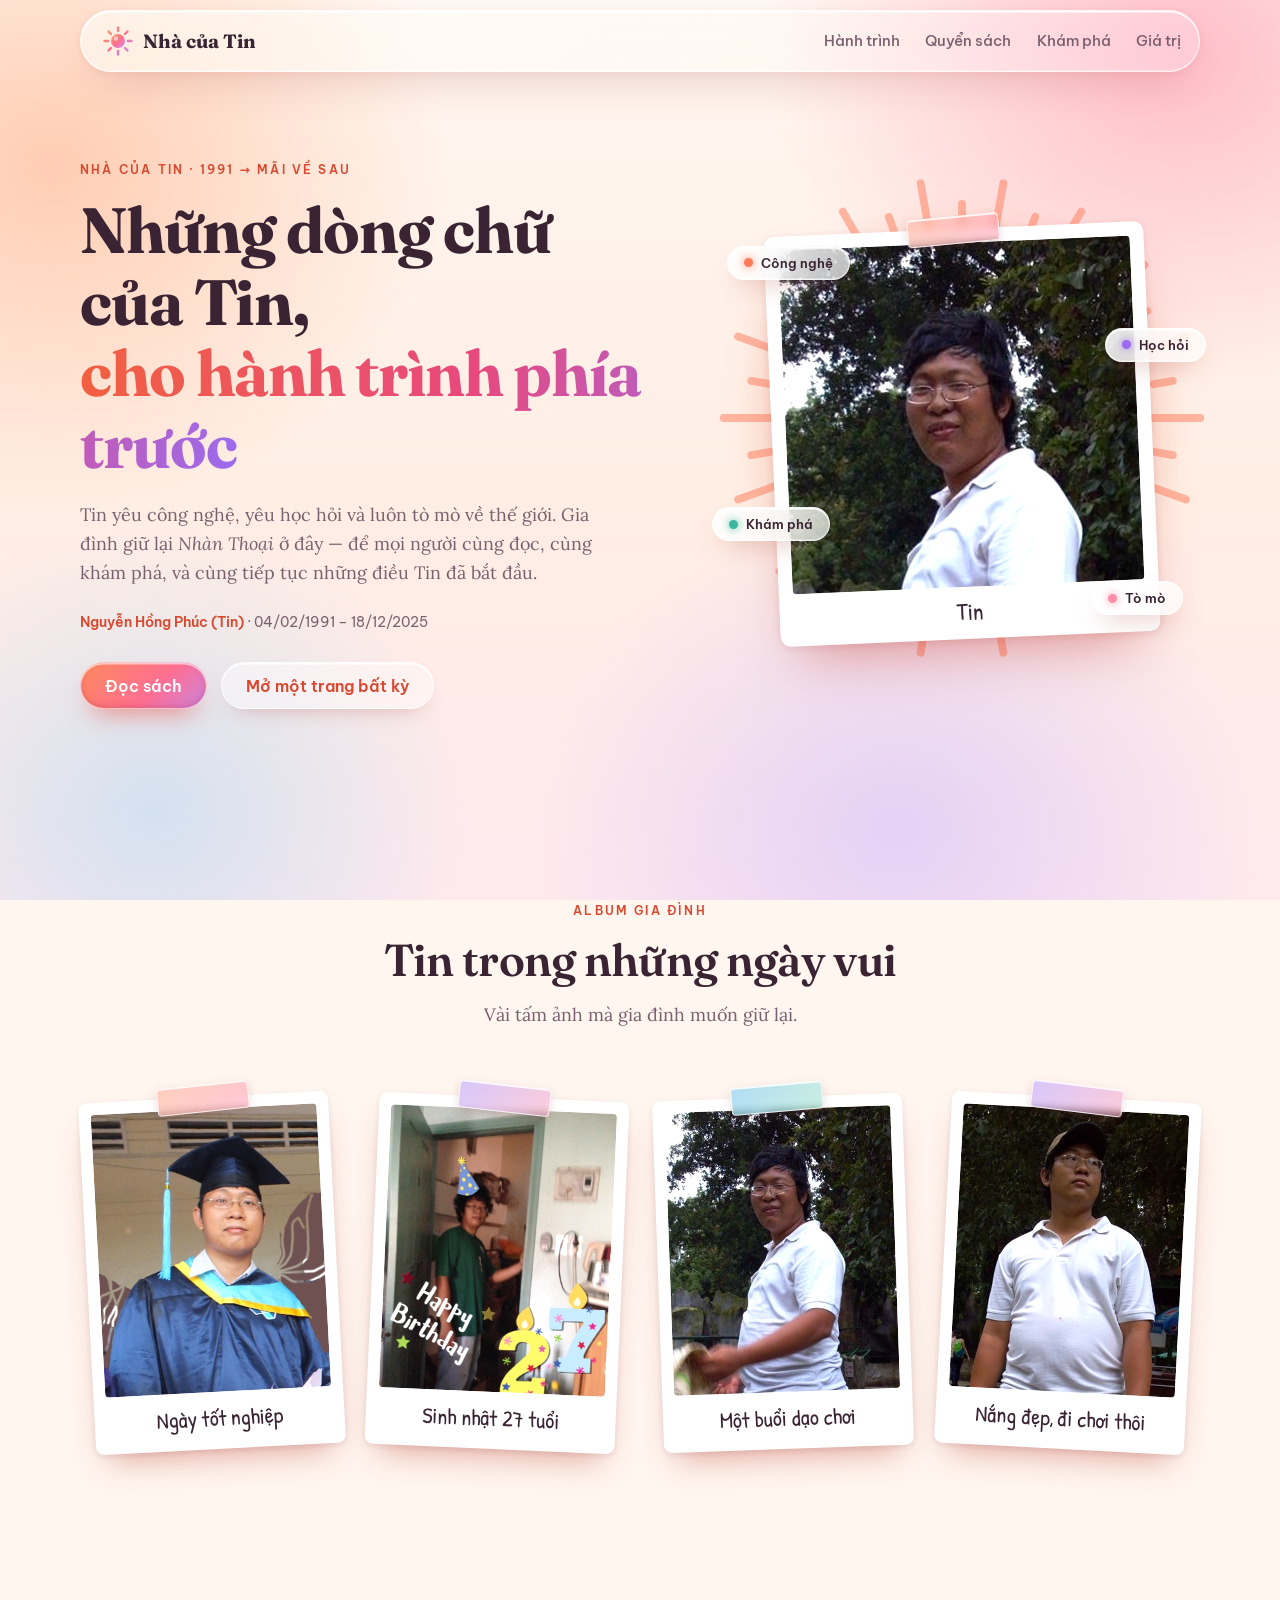
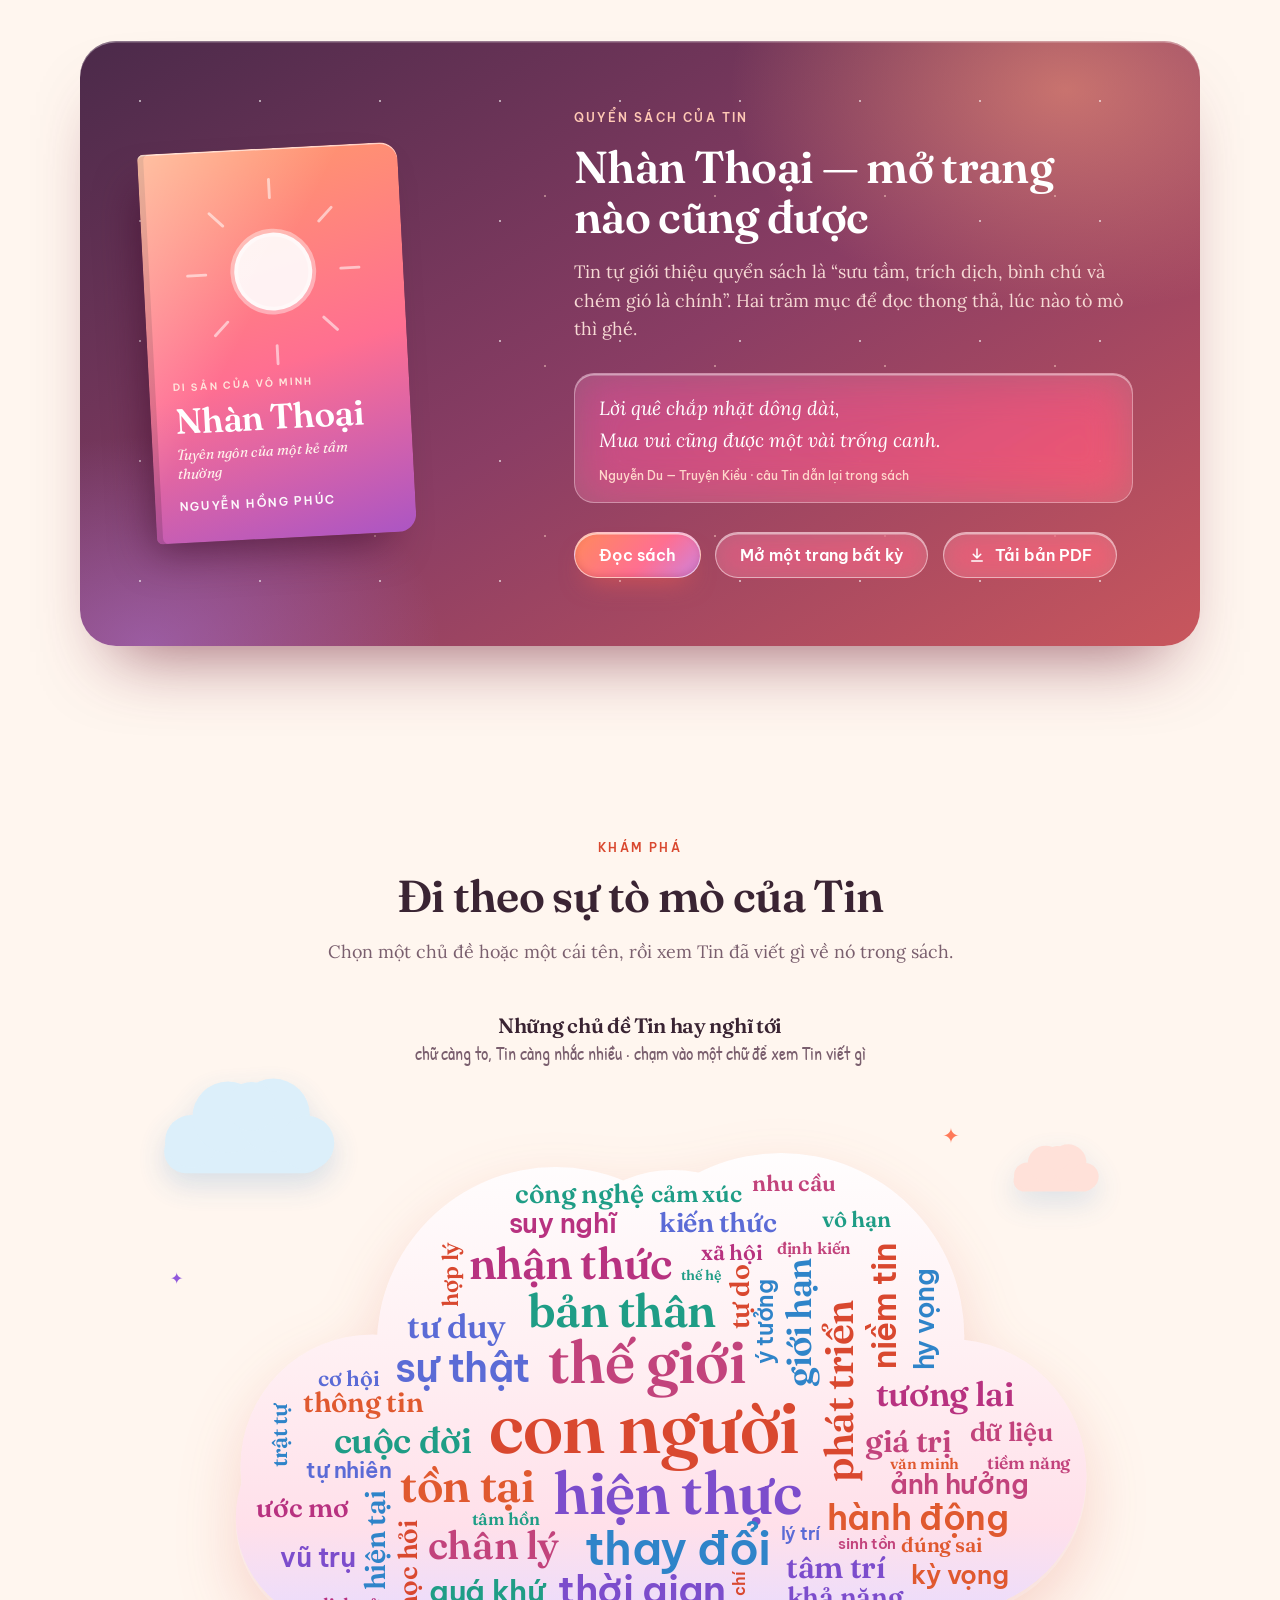
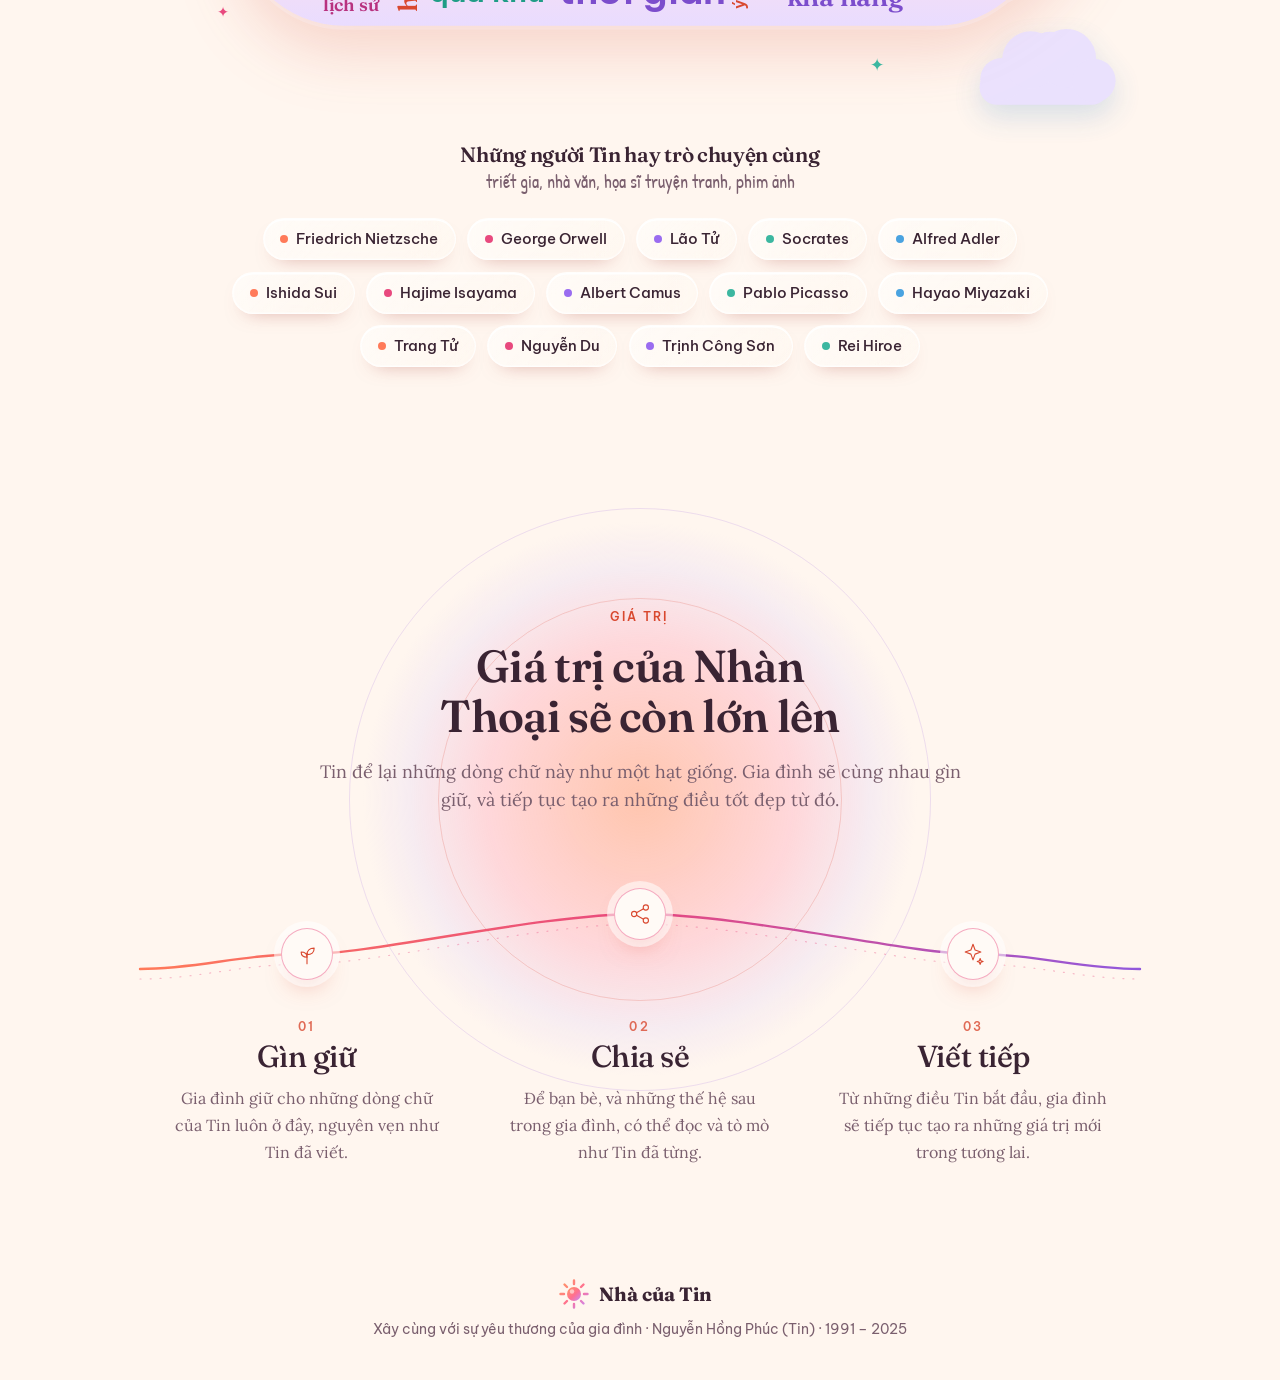
==== commit 8dd4725d: "Word cloud packed in a cloud silhouette (~100 themes); minimal Giá trị section Co-authored-by: Curso" ====
--- a/index.html
+++ b/index.html
@@ -12,7 +12,7 @@
   <link rel="preconnect" href="https://fonts.googleapis.com">
   <link rel="preconnect" href="https://fonts.gstatic.com" crossorigin>
   <link href="https://fonts.googleapis.com/css2?family=Be+Vietnam+Pro:wght@400;500;600;700&family=Fraunces:opsz,wght@9..144,500..700&family=Lora:ital,wght@0,400;0,500;1,400&family=Patrick+Hand&display=swap" rel="stylesheet">
-  <link rel="stylesheet" href="styles.css?v=17">
+  <link rel="stylesheet" href="styles.css?v=24">
 </head>
 <body class="home">
 
@@ -179,10 +179,11 @@
       </div>
     </section>
 
-    <!-- THE ROAD AHEAD (bản nháp — gia đình sẽ viết lại bằng lời của mình) -->
+    <!-- GIÁ TRỊ (bản nháp — gia đình sẽ viết lại bằng lời của mình) -->
     <section class="ahead" id="gia-tri">
       <div class="container">
-        <div class="ahead-panel reveal">
+        <div class="gt reveal">
+          <div class="gt-orb" aria-hidden="true"></div>
           <div class="section-head center">
             <p class="eyebrow">Giá trị</p>
             <h2>Giá trị của Nhàn Thoại sẽ còn lớn lên</h2>
@@ -191,25 +192,37 @@
               và tiếp tục tạo ra những điều tốt đẹp từ đó.
             </p>
           </div>
-          <div class="steps">
-            <article class="step">
-              <svg viewBox="0 0 40 40" aria-hidden="true"><path d="M20 35V19"/><path d="M20 21c0-6 4-10 11-10 0 7-4 10-11 10z"/><path d="M20 25c0-5-3-8-9-8 0 6 3 8 9 8z"/></svg>
-              <span class="n">01</span>
-              <h3>Gìn giữ</h3>
-              <p>Gia đình giữ cho những dòng chữ của Tin luôn ở đây, nguyên vẹn như Tin đã viết.</p>
-            </article>
-            <article class="step">
-              <svg viewBox="0 0 40 40" aria-hidden="true"><circle cx="11" cy="20" r="4"/><circle cx="29" cy="10" r="4"/><circle cx="29" cy="30" r="4"/><path d="M14.6 18.2l10.8-6.4M14.6 21.8l10.8 6.4"/></svg>
-              <span class="n">02</span>
-              <h3>Chia sẻ</h3>
-              <p>Để bạn bè, và những thế hệ sau trong gia đình, có thể đọc và tò mò như Tin đã từng.</p>
-            </article>
-            <article class="step">
-              <svg viewBox="0 0 40 40" aria-hidden="true"><path d="M20 5l3.2 8.8L32 17l-8.8 3.2L20 29l-3.2-8.8L8 17l8.8-3.2z"/><path d="M31 27l1.2 3.3 3.3 1.2-3.3 1.2L31 36l-1.2-3.3-3.3-1.2 3.3-1.2z"/></svg>
-              <span class="n">03</span>
-              <h3>Viết tiếp</h3>
-              <p>Từ những điều Tin bắt đầu, gia đình sẽ tiếp tục tạo ra những giá trị mới trong tương lai.</p>
-            </article>
+
+          <div class="gt-path">
+            <svg class="gt-line" viewBox="0 0 1000 120" preserveAspectRatio="none" aria-hidden="true">
+              <defs>
+                <linearGradient id="gtGrad" gradientUnits="userSpaceOnUse" x1="0" y1="0" x2="1000" y2="0">
+                  <stop offset="0" stop-color="#ff7a59"/><stop offset=".5" stop-color="#e8497e"/><stop offset="1" stop-color="#9158dc"/>
+                </linearGradient>
+              </defs>
+              <path class="echo" d="M0 100 C 60 100, 100 85, 167 85 S 400 45, 500 45 S 770 85, 833 85 S 940 100, 1000 100"/>
+              <path class="main" pathLength="1" d="M0 90 C 60 90, 100 75, 167 75 S 400 35, 500 35 S 770 75, 833 75 S 940 90, 1000 90"/>
+            </svg>
+            <ol class="gt-steps">
+              <li>
+                <span class="gt-node"><svg viewBox="0 0 40 40" aria-hidden="true"><path d="M20 35V19"/><path d="M20 21c0-6 4-10 11-10 0 7-4 10-11 10z"/><path d="M20 25c0-5-3-8-9-8 0 6 3 8 9 8z"/></svg></span>
+                <span class="n">01</span>
+                <h3>Gìn giữ</h3>
+                <p>Gia đình giữ cho những dòng chữ của Tin luôn ở đây, nguyên vẹn như Tin đã viết.</p>
+              </li>
+              <li>
+                <span class="gt-node"><svg viewBox="0 0 40 40" aria-hidden="true"><circle cx="11" cy="20" r="4"/><circle cx="29" cy="10" r="4"/><circle cx="29" cy="30" r="4"/><path d="M14.6 18.2l10.8-6.4M14.6 21.8l10.8 6.4"/></svg></span>
+                <span class="n">02</span>
+                <h3>Chia sẻ</h3>
+                <p>Để bạn bè, và những thế hệ sau trong gia đình, có thể đọc và tò mò như Tin đã từng.</p>
+              </li>
+              <li>
+                <span class="gt-node"><svg viewBox="0 0 40 40" aria-hidden="true"><path d="M20 5l3.2 8.8L32 17l-8.8 3.2L20 29l-3.2-8.8L8 17l8.8-3.2z"/><path d="M31 27l1.2 3.3 3.3 1.2-3.3 1.2L31 36l-1.2-3.3-3.3-1.2 3.3-1.2z"/></svg></span>
+                <span class="n">03</span>
+                <h3>Viết tiếp</h3>
+                <p>Từ những điều Tin bắt đầu, gia đình sẽ tiếp tục tạo ra những giá trị mới trong tương lai.</p>
+              </li>
+            </ol>
           </div>
         </div>
       </div>
@@ -262,29 +275,83 @@
       }).catch(() => {});
     })();
 
-    // recurring themes, counted from his own text at build time
-    fetch('data/topics.json').then(r => r.json()).then(list => {
-      const max = Math.max(...list.map(t => t.n)), min = Math.min(...list.map(t => t.n));
+    // recurring themes, counted from his own text at build time -> a packed word cloud shaped like a cloud
+    (function () {
       const box = document.getElementById('topics');
-      // biggest words in the middle, smaller ones drifting outwards, like a cloud
-      const sorted = list.slice().sort((a, b) => b.n - a.n), left = [], right = [];
-      sorted.forEach((item, i) => (i % 2 ? left : right).push(item));
-      const order = left.reverse().concat(right);
-      const hues = ['#d9482f', '#c2437c', '#7c4dcc', '#1f9d86', '#2f84c9', '#e0592f'];
-      const tilts = [-3, 2, -1.5, 3, -2.5, 1.5, 0];
-      order.forEach(({ t, n }, i) => {
-        const a = document.createElement('a');
-        a.href = 'read.html?q=' + q(t);
-        const k = (Math.sqrt(n) - Math.sqrt(min)) / (Math.sqrt(max) - Math.sqrt(min) || 1);   // 0..1
-        a.style.fontSize = 'calc(var(--cs, 1) * ' + (1.15 + k * 2.9).toFixed(2) + 'rem)';
-        a.style.setProperty('--c', hues[(sorted.findIndex(s => s.t === t)) % hues.length]);
-        a.style.setProperty('--tilt', tilts[i % tilts.length] + 'deg');
-        a.dataset.n = n.toLocaleString('vi-VN') + ' lần';
-        a.title = t + ' · ' + a.dataset.n + ' trong sách';
-        a.textContent = t;
-        box.appendChild(a);
+      const art = box.parentElement;
+      const hues = ['#d9482f', '#c2437c', '#7c4dcc', '#1f9d86', '#2f84c9', '#e0592f', '#b83280', '#5b6bd6'];
+      const probe = document.createElement('canvas').getContext('2d');
+      let data = [], lastW = 0;
+
+      // same silhouette as the SVG cloud (1000 x 640 space); m = how far inside the edge a word must stay
+      function inCloud(X, Y, m) {
+        if (Y > 340 + m && Y < 570 - m && X > 70 + m && X < 930 - m) {                        // flat bottom with rounded ends
+          const cx = X < 185 ? 185 : X > 815 ? 815 : X;
+          if ((X - cx) ** 2 + (Y - 455) ** 2 <= (115 - m) ** 2) return true;
+        }
+        const C = [[215, 400, 140], [410, 272, 190], [650, 262, 195], [830, 410, 145], [535, 215, 130]];
+        return C.some(([cx, cy, r]) => (X - cx) ** 2 + (Y - cy) ** 2 <= (r - m) ** 2);
+      }
+
+      function layout() {
+        const W = box.clientWidth, H = box.clientHeight;
+        if (!W || !H || !data.length) return;
+        lastW = W;
+        box.textContent = '';
+        const sx = 1000 / W, sy = 640 / H;
+        const max = data[0].w, min = data[data.length - 1].w;
+        const fmax = Math.min(W * 0.078, 84), fmin = Math.max(12, W * 0.0145);
+        const placed = [];
+        const hit = (r) => placed.some(p => r.x < p.x + p.w && r.x + r.w > p.x && r.y < p.y + p.h && r.y + r.h > p.y);
+        const fits = (r) => {
+          const m = 9, xs = [r.x, r.x + r.w / 2, r.x + r.w], ys = [r.y, r.y + r.h / 2, r.y + r.h];
+          return xs.every(x => ys.every(y => inCloud(x * sx, y * sy, m)));
+        };
+        data.forEach((item, i) => {
+          const k = (Math.sqrt(item.w) - Math.sqrt(min)) / (Math.sqrt(max) - Math.sqrt(min) || 1);
+          const f = fmin + (fmax - fmin) * Math.pow(k, 0.85);
+          const sans = i % 3 === 1 && i > 2;
+          const font = '600 ' + f + 'px ' + (sans ? '"Be Vietnam Pro"' : 'Fraunces');
+          probe.font = font;
+          const tw = probe.measureText(item.t).width, th = f * 0.92;
+          const vertical = i > 4 && f < fmax * 0.7 && (i * 7) % 4 === 0;
+          const bw = (vertical ? th : tw) + f * 0.12, bh = (vertical ? tw : th) + f * 0.05;
+          // walk an outward spiral from the middle until the word fits in the cloud without touching another word
+          for (let t = 0, s = 0; t < 4200; t++, s += 0.16) {
+            const rad = 2 + s * 2.1;
+            const x = W / 2 + Math.cos(s) * rad * 1.55 - bw / 2, y = H * 0.56 + Math.sin(s) * rad - bh / 2;
+            const r = { x, y, w: bw, h: bh };
+            if (!fits(r) || hit(r)) continue;
+            placed.push(r);
+            const a = document.createElement('a');
+            a.href = 'read.html?q=' + q(item.t);
+            a.style.cssText = 'left:' + x + 'px;top:' + y + 'px;width:' + bw + 'px;height:' + bh + 'px;--c:' + hues[i % hues.length] +
+              ';--d:' + (i * 28) + 'ms;font-weight:600;font-size:' + f + 'px;font-family:' + (sans ? '"Be Vietnam Pro", system-ui, sans-serif' : 'Fraunces, Georgia, serif');
+            a.dataset.n = item.n.toLocaleString('vi-VN') + ' lần';
+            a.title = item.t + ' · ' + a.dataset.n + ' trong sách';
+            const span = document.createElement('span');
+            span.textContent = item.t;
+            if (vertical) span.className = 'v';
+            a.appendChild(span);
+            box.appendChild(a);
+            break;
+          }
+        });
+      }
+
+      fetch('data/topics.json?v=4').then(r => r.json()).then(list => {
+        // the things Tin loved (technology, learning, curiosity) get a little extra room, so they are never lost among the small words
+        const loved = ['ước mơ', 'sáng tạo', 'khám phá', 'học hỏi', 'công nghệ', 'dữ liệu', 'vũ trụ', 'hy vọng', 'khoa học'];
+        data = list.map(x => Object.assign({ w: loved.includes(x.t) ? Math.max(x.n, 140) : x.n }, x)).sort((a, b) => b.w - a.w);
+        const go = () => layout();
+        const fonts = document.fonts && document.fonts.load
+          ? Promise.race([Promise.all([document.fonts.load('600 40px Fraunces'), document.fonts.load('600 20px "Be Vietnam Pro"')]), new Promise(r => setTimeout(r, 1500))])
+          : Promise.resolve();
+        fonts.then(go);
+        let timer;
+        window.addEventListener('resize', () => { clearTimeout(timer); timer = setTimeout(() => { if (Math.abs(box.clientWidth - lastW) > 6) layout(); }, 180); });
       });
-    });
+    })();
 
     // people Tin quotes in the book (every name appears in the text)
     const people = [
--- a/styles.css
+++ b/styles.css
@@ -270,12 +270,9 @@
 .chip i { font: 500 .7rem var(--font-ui); font-style: normal; color: var(--ink-soft); }
 .chip:hover { transform: translateY(-3px); background: rgba(255, 255, 255, .8); box-shadow: var(--glass-rim), 0 16px 26px -14px rgba(217, 72, 47, .6); }
 /* word cloud */
-.cloud {
-  position: relative; z-index: 1; display: flex; flex-wrap: wrap; justify-content: center; align-items: center; align-content: center; gap: .1rem 1.2rem;
-  aspect-ratio: 1000 / 640; padding: 14% 12.5% 13%;
-}
+.cloud { position: absolute; inset: 0; z-index: 1; }
 /* a real cloud: one puffy SVG silhouette (shared gradient, so no seams) with a soft shadow, small clouds drifting past, and sparkles */
-.cloud-art { position: relative; max-width: 940px; margin-inline: auto; --cs: 1; }
+.cloud-art { position: relative; max-width: 940px; margin-inline: auto; aspect-ratio: 1000 / 640; }
 .cloud-art .cloud-svg { position: absolute; inset: 0; width: 100%; height: 100%; z-index: 0; overflow: visible; pointer-events: none;
   filter: drop-shadow(0 26px 30px rgba(217, 72, 47, .2)) drop-shadow(0 4px 0 rgba(255, 255, 255, .8)); }
 .cloud-art .mini { position: absolute; z-index: 0; pointer-events: none; opacity: .85; animation: drift 14s ease-in-out infinite alternate; filter: drop-shadow(0 12px 14px rgba(70, 140, 200, .25)); }
@@ -291,45 +288,66 @@
 @keyframes twinkle { 0%, 100% { opacity: .35; transform: scale(.75) rotate(0); } 50% { opacity: 1; transform: scale(1.15) rotate(20deg); } }
 @media (prefers-reduced-motion: reduce) { .cloud-art .mini, .cloud-art .spark { animation: none; } }
 .cloud a {
-  position: relative; display: inline-block; padding: .05em .12em; line-height: 1.12; text-decoration: none; color: var(--c, var(--coral-deep));
-  font-family: var(--font-display); font-weight: 600; letter-spacing: -.01em; transform: rotate(var(--tilt, 0deg));
-  transition: transform .25s cubic-bezier(.3, 1.4, .5, 1), color .2s ease, text-shadow .2s ease;
-}
-.cloud a:hover, .cloud a:focus-visible { transform: rotate(0) scale(1.14); text-shadow: 0 8px 22px rgba(217, 72, 47, .28); outline: none; }
+  position: absolute; display: flex; align-items: center; justify-content: center; text-decoration: none; color: var(--c, var(--coral-deep)); line-height: 1; letter-spacing: -.01em;
+  opacity: 0; transform: scale(.6); animation: wordIn .7s cubic-bezier(.3, 1.4, .5, 1) var(--d, 0ms) forwards;
+  transition: color .2s ease, text-shadow .2s ease, filter .2s ease;
+}
+.cloud a span { display: block; white-space: nowrap; transition: transform .25s cubic-bezier(.3, 1.4, .5, 1); }
+.cloud a span.v { transform: rotate(-90deg); }
+.cloud a:hover span, .cloud a:focus-visible span { transform: scale(1.12); }
+.cloud a:hover span.v, .cloud a:focus-visible span.v { transform: rotate(-90deg) scale(1.12); }
+.cloud a:hover, .cloud a:focus-visible { z-index: 3; text-shadow: 0 8px 22px rgba(217, 72, 47, .3); outline: none; }
+@keyframes wordIn { to { opacity: 1; transform: none; } }
+@media (prefers-reduced-motion: reduce) { .cloud a { animation: none; opacity: 1; transform: none; } }
 .cloud a::after {
   content: attr(data-n); position: absolute; left: 50%; bottom: 100%; transform: translate(-50%, 4px); white-space: nowrap; pointer-events: none;
   font: 600 .72rem var(--font-ui); letter-spacing: 0; color: var(--ink); padding: .25rem .6rem; border-radius: 999px;
   background: rgba(255, 255, 255, .92); box-shadow: 0 8px 18px -8px rgba(90, 40, 50, .4); opacity: 0; transition: opacity .2s ease, transform .2s ease;
 }
 .cloud a:hover::after, .cloud a:focus-visible::after { opacity: 1; transform: translate(-50%, -2px); }
-@media (max-width: 640px) { .cloud-art { --cs: .66; } .cloud { gap: .05rem .7rem; aspect-ratio: auto; padding: 21% 8% 13%; min-height: 66vw; } }
+@media (max-width: 640px) { .cloud-art { aspect-ratio: 1000 / 1040; margin-inline: -.8rem; } }
 .chip.people { font-size: .95rem; align-items: center; }
 .chip.people::before { content: ""; width: 8px; height: 8px; border-radius: 50%; background: var(--c, var(--coral)); }
 
-/* ---------- The road ahead (sunrise) ---------- */
-.ahead-panel {
-  position: relative; overflow: hidden; border-radius: 36px; padding: clamp(2rem, 6vw, 4.2rem);
-  background:
-    radial-gradient(560px 340px at 90% 0%, rgba(159, 214, 245, .7), transparent 70%),
-    radial-gradient(520px 340px at 0% 100%, rgba(201, 184, 255, .6), transparent 70%),
-    linear-gradient(140deg, #f2663f 0%, #e2406f 55%, #9158dc 115%);
-  box-shadow: 0 40px 70px -34px rgba(210, 80, 90, .65), inset 0 1.5px 0 rgba(255, 255, 255, .5);
-}
-.ahead-panel .section-head { margin-bottom: 2.4rem; }
-.ahead .eyebrow { color: #fff; opacity: .9; }
-.ahead h2 { color: #fff; text-shadow: 0 2px 18px rgba(150, 40, 70, .25); }
-.ahead .lead { color: #fff; }
-.steps { position: relative; display: grid; grid-template-columns: repeat(3, 1fr); gap: 1.3rem; }
-.step {
-  padding: 1.8rem 1.6rem; border-radius: var(--radius); background: rgba(255, 255, 255, .22); border: 1px solid rgba(255, 255, 255, .55);
-  box-shadow: inset 0 1.5px 0 rgba(255, 255, 255, .7), 0 20px 36px -22px rgba(120, 30, 60, .55); color: #fff; transition: transform .25s ease, background .25s ease;
-}
-.step:hover { transform: translateY(-5px); background: rgba(255, 255, 255, .32); }
-.step svg { width: 40px; height: 40px; margin-bottom: 1.1rem; stroke: #fff; fill: none; stroke-width: 1.6; stroke-linecap: round; stroke-linejoin: round; }
-.step .n { font: 600 .74rem var(--font-ui); letter-spacing: .16em; color: #fff; opacity: .85; }
-.step h3 { font-size: 1.4rem; margin: .3rem 0 .6rem; }
-.step p { margin: 0; font-family: var(--font-read); color: #fff7f4; }
-@media (max-width: 860px) { .steps { grid-template-columns: 1fr; } }
+/* ---------- Giá trị: a single flowing line, three small seals, lots of air ---------- */
+.gt { position: relative; isolation: isolate; padding: clamp(1rem, 4vw, 3rem) 0 0; }
+.gt-orb { position: absolute; left: 50%; top: -40px; width: min(560px, 96vw); aspect-ratio: 1; transform: translateX(-50%); z-index: -1; pointer-events: none;
+  border-radius: 50%; background: radial-gradient(circle at 50% 50%, rgba(255, 150, 110, .5) 0%, rgba(255, 143, 168, .3) 38%, rgba(201, 184, 255, .16) 58%, rgba(255, 255, 255, 0) 70%); }
+.gt-orb::before, .gt-orb::after { content: ""; position: absolute; border-radius: 50%; border: 1px solid rgba(217, 72, 47, .2); }
+.gt-orb::before { inset: 14%; }
+.gt-orb::after { inset: -2%; border-color: rgba(145, 88, 220, .16); }
+.ahead .section-head { margin-bottom: clamp(2.4rem, 6vw, 4rem); }
+.ahead .eyebrow { color: var(--coral-deep); }
+.ahead h2 { color: var(--plum); text-wrap: balance; }
+.gt-path { position: relative; max-width: 1000px; margin-inline: auto; }
+.gt-line { position: absolute; left: 0; top: 0; width: 100%; height: 120px; overflow: visible; pointer-events: none; }
+.gt-line path { fill: none; stroke-linecap: round; vector-effect: non-scaling-stroke; }
+.gt-line .main { stroke: url(#gtGrad); stroke-width: 2.4; stroke-dasharray: 1; stroke-dashoffset: 1; transition: stroke-dashoffset 2.2s cubic-bezier(.5, 0, .2, 1) .2s; }
+.gt-line .echo { stroke: #e8497e; stroke-width: 1.2; stroke-dasharray: 1 9; opacity: .35; }
+.gt.in .gt-line .main { stroke-dashoffset: 0; }
+.gt-steps { list-style: none; margin: 0; padding: 0; display: grid; grid-template-columns: repeat(3, 1fr); }
+.gt-steps li { position: relative; padding: 140px clamp(.6rem, 2.4vw, 1.8rem) 0; text-align: center; }
+.gt-node { position: absolute; left: 50%; top: 49px; width: 52px; height: 52px; margin-left: -26px; display: grid; place-items: center; border-radius: 50%;
+  background: #fffaf6; border: 1.5px solid rgba(232, 73, 126, .45); box-shadow: 0 0 0 7px rgba(255, 255, 255, .55), 0 14px 26px -12px rgba(217, 72, 47, .55);
+  opacity: 0; transform: scale(.4); transition: opacity .6s ease, transform .6s cubic-bezier(.3, 1.5, .5, 1); }
+.gt-steps li:nth-child(2) .gt-node { top: 9px; }
+.gt.in .gt-node { opacity: 1; transform: none; }
+.gt.in li:nth-child(1) .gt-node { transition-delay: .5s; }
+.gt.in li:nth-child(2) .gt-node { transition-delay: 1.1s; }
+.gt.in li:nth-child(3) .gt-node { transition-delay: 1.7s; }
+.gt-node svg { width: 26px; height: 26px; stroke: var(--coral-deep); fill: none; stroke-width: 1.7; stroke-linecap: round; stroke-linejoin: round; }
+.gt-steps .n { display: block; font: 600 .72rem var(--font-ui); letter-spacing: .22em; color: var(--coral-deep); opacity: .8; }
+.gt-steps h3 { font-size: clamp(1.5rem, 3vw, 1.9rem); margin: .35rem 0 .7rem; color: var(--plum); font-weight: 500; }
+.gt-steps p { margin: 0 auto; max-width: 28ch; font-family: var(--font-read); color: var(--ink-soft); line-height: 1.7; }
+@media (max-width: 860px) {
+  .gt-line { display: none; }
+  .gt-steps { grid-template-columns: 1fr; gap: 2.2rem; position: relative; padding-left: 4.2rem; }
+  .gt-steps::before { content: ""; position: absolute; left: 1.6rem; top: 26px; bottom: 40px; width: 2px; border-radius: 2px; background: linear-gradient(#ff7a59, #e8497e, #9158dc); opacity: .75; }
+  .gt-steps li { padding: 0; text-align: left; }
+  .gt-node, .gt-steps li:nth-child(2) .gt-node { left: -2.6rem; top: 0; margin-left: -26px; }
+  .gt-steps p { margin: 0; max-width: none; }
+}
+@media (prefers-reduced-motion: reduce) { .gt-line .main { stroke-dashoffset: 0; transition: none; } .gt-node { opacity: 1; transform: none; transition: none; } }
 
 /* ---------- Footer ---------- */
 .footer { padding: 1rem 0 calc(2.4rem + env(safe-area-inset-bottom)); text-align: center; color: var(--ink-soft); font-size: .9rem; }
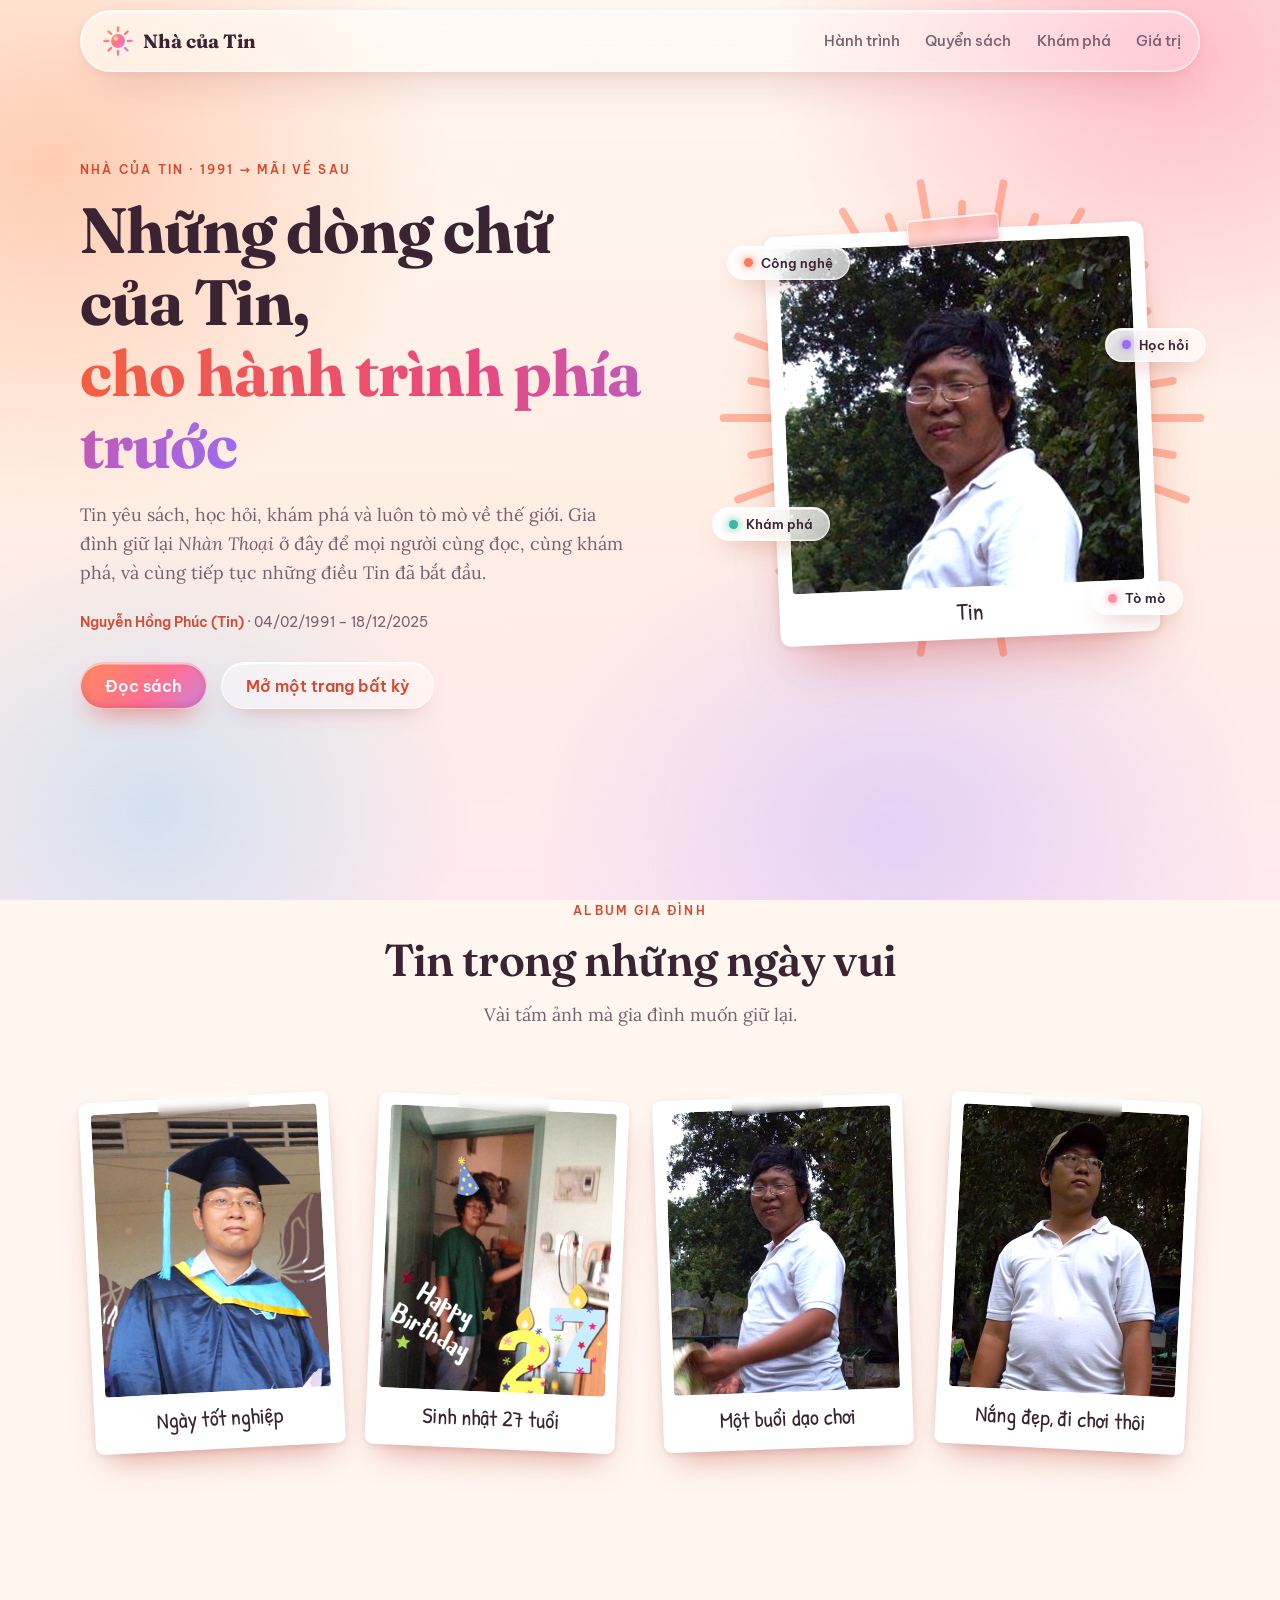
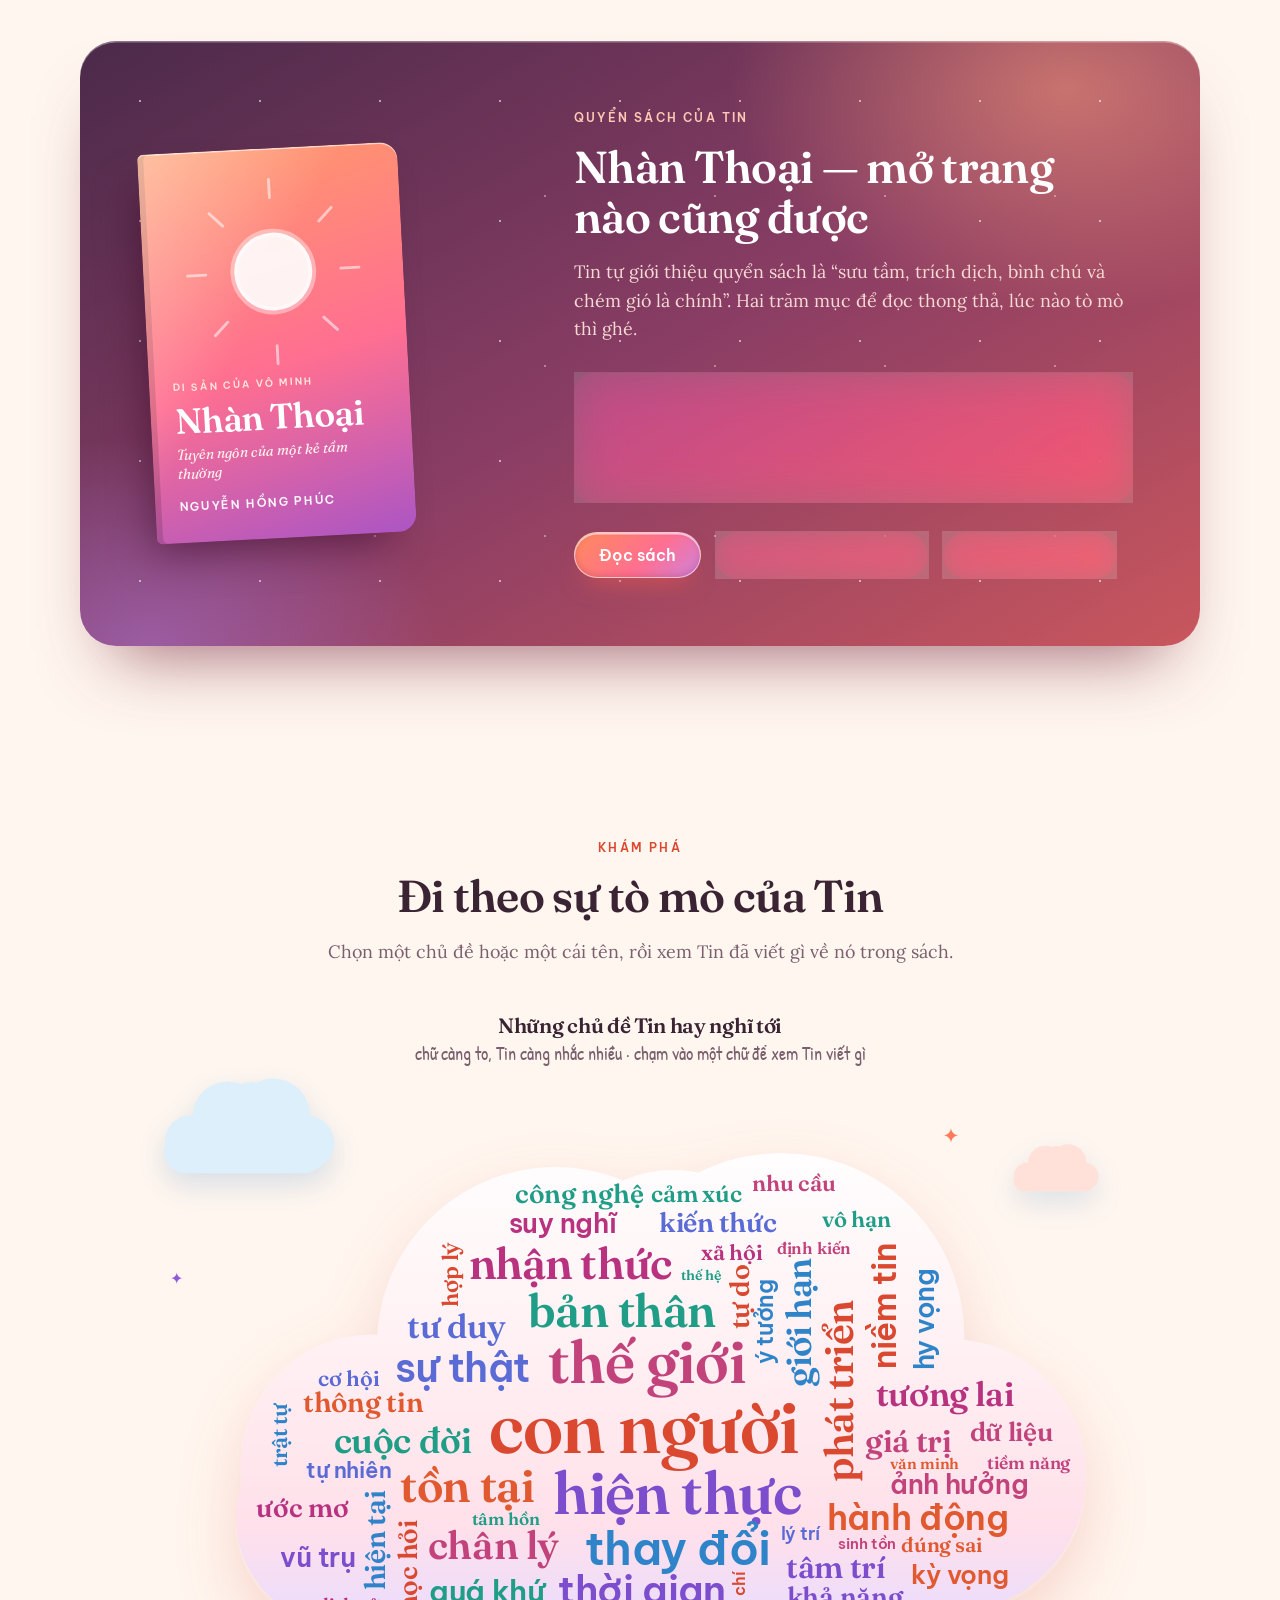
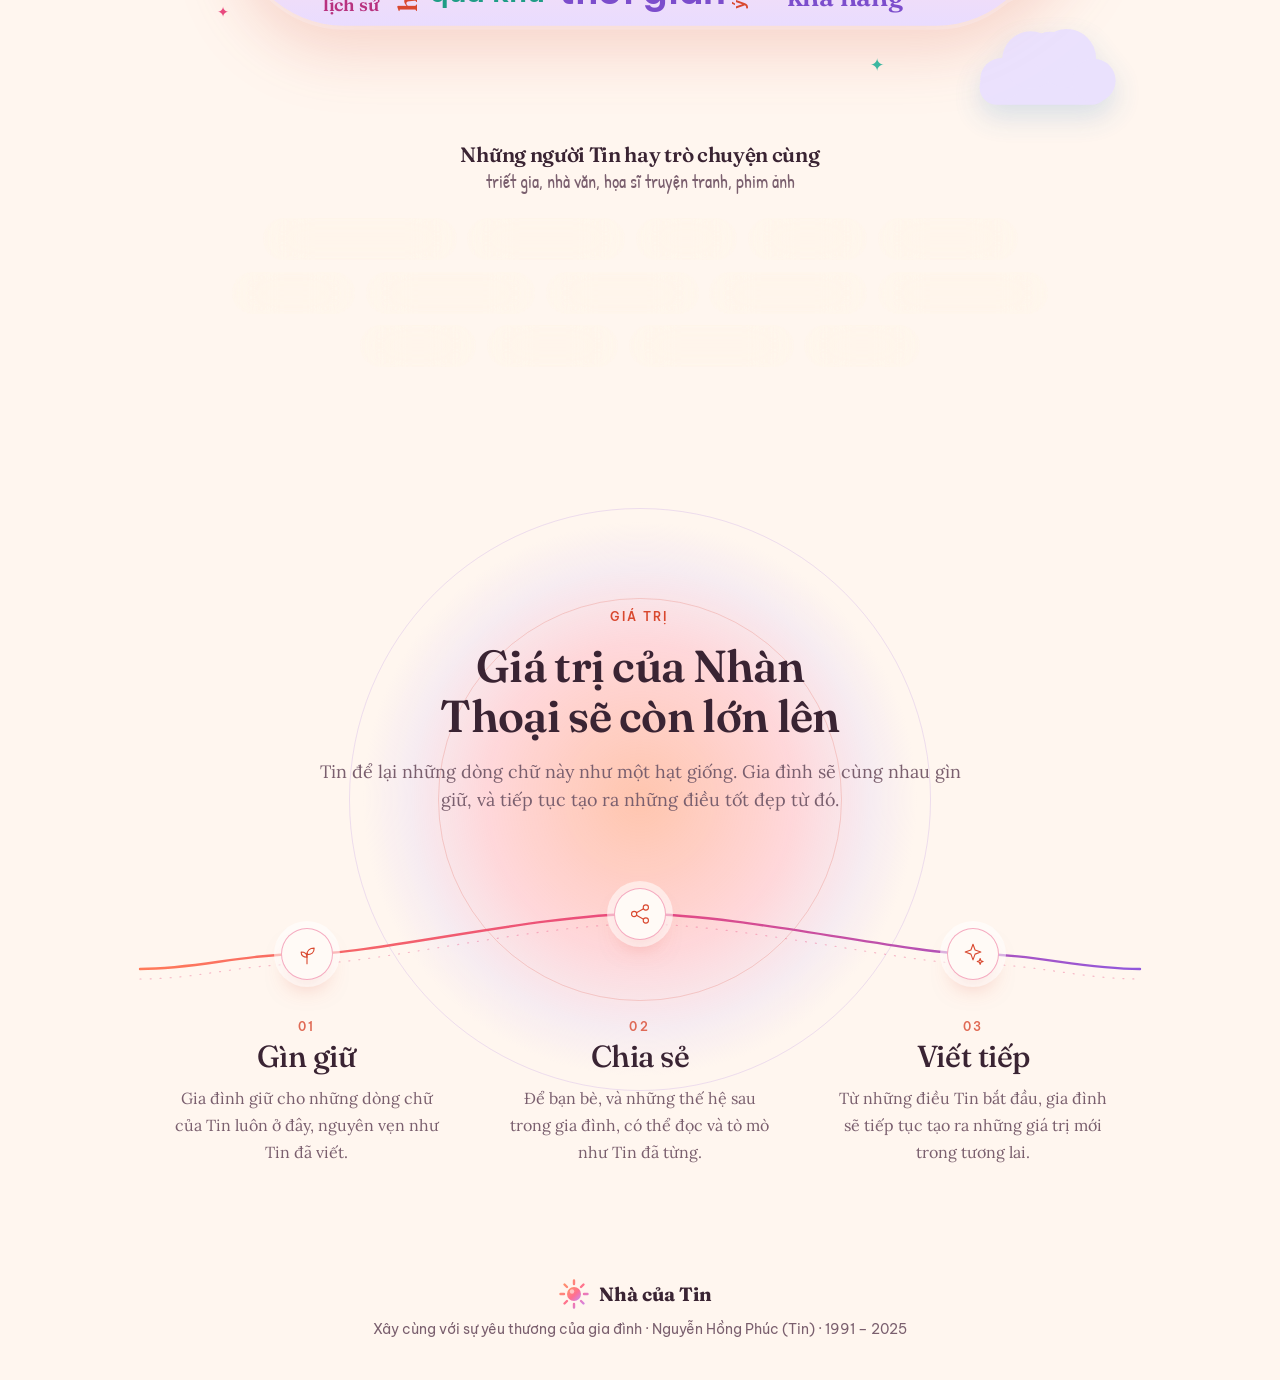
==== commit ba0ade97: "Hero intro wording Co-authored-by: Cursor <cursoragent@cursor.com>" ====
--- a/index.html
+++ b/index.html
@@ -39,7 +39,7 @@
           <p class="eyebrow">Nhà của Tin · 1991 → mãi về sau</p>
           <h1>Những dòng chữ của Tin,<br><span class="grad">cho hành trình phía trước</span></h1>
           <p class="lead">
-            Tin yêu công nghệ, yêu học hỏi và luôn tò mò về thế giới. Gia đình giữ lại <em>Nhàn Thoại</em> ở đây —
+            Tin yêu sách, học hỏi, khám phá và luôn tò mò về thế giới. Gia đình giữ lại <em>Nhàn Thoại</em> ở đây
             để mọi người cùng đọc, cùng khám phá, và cùng tiếp tục những điều Tin đã bắt đầu.
           </p>
           <p class="hero-name"><b>Nguyễn Hồng Phúc (Tin)</b> · 04/02/1991 – 18/12/2025</p>
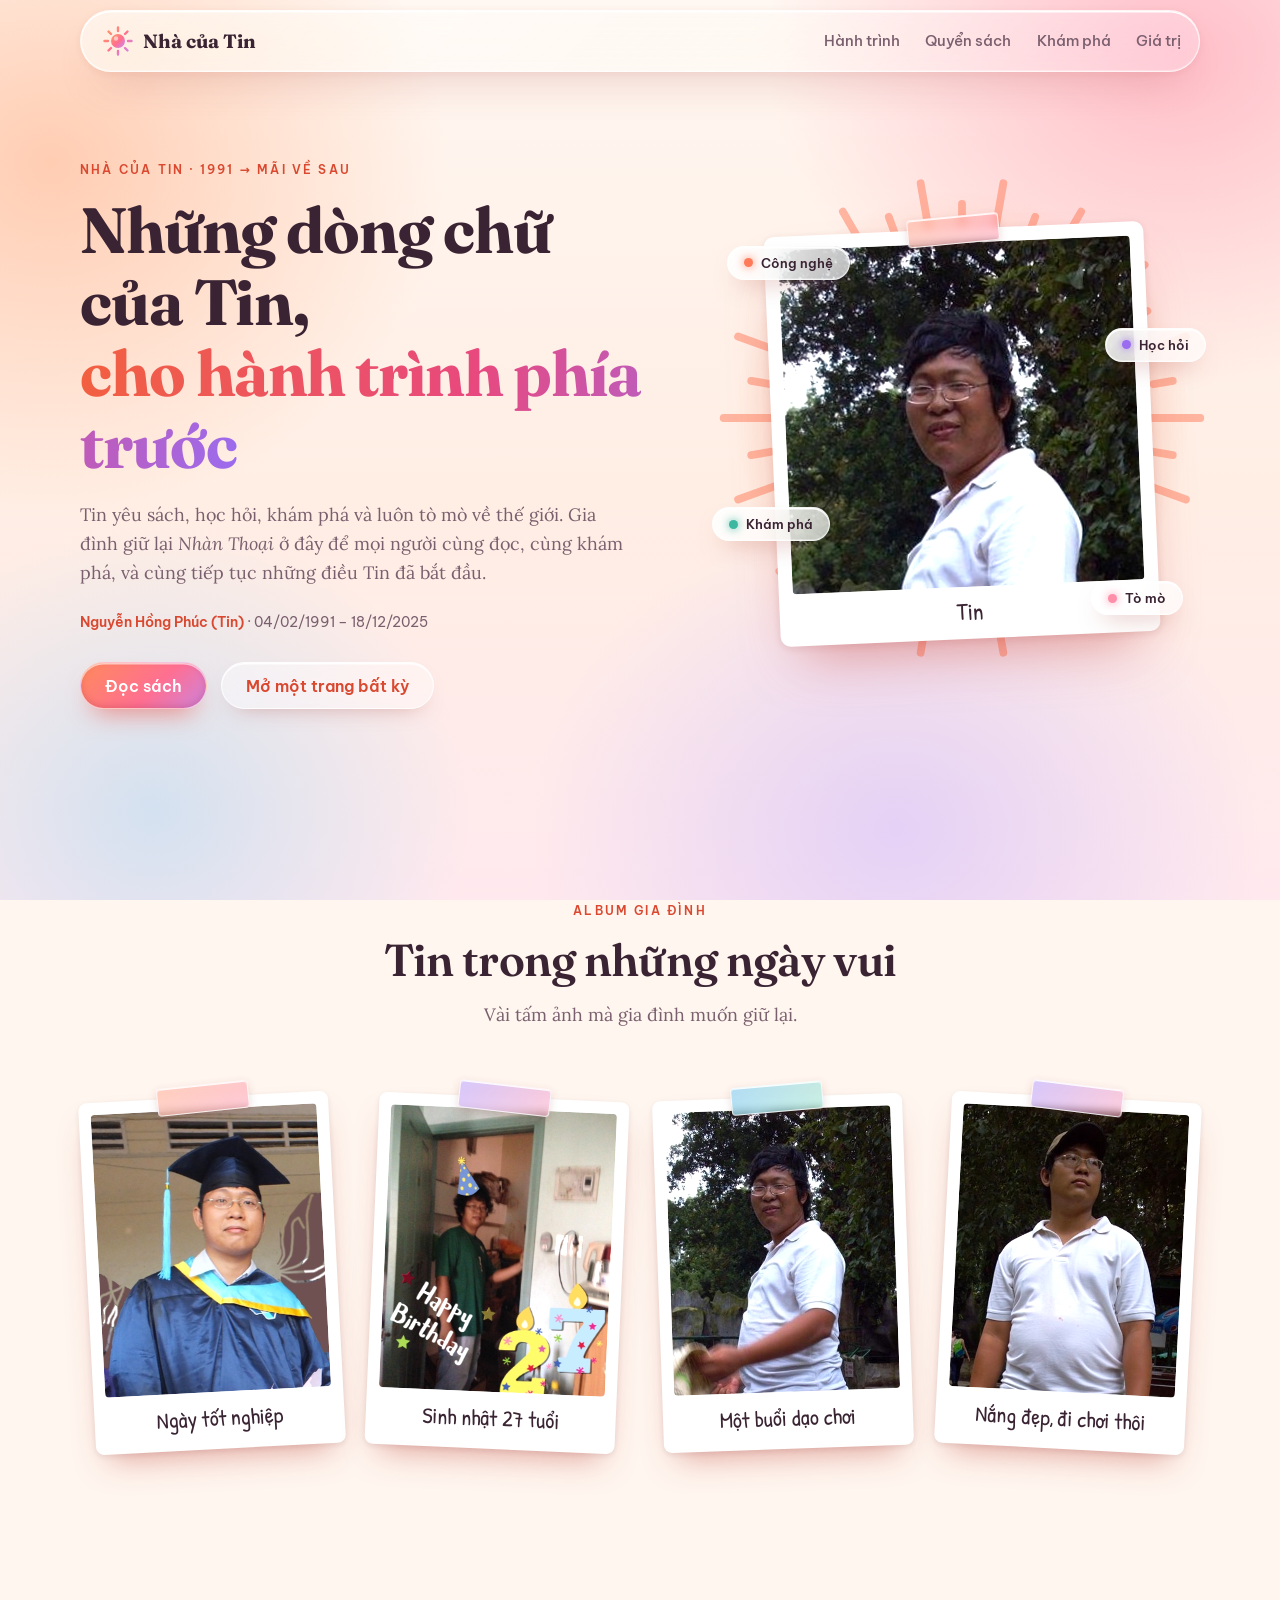
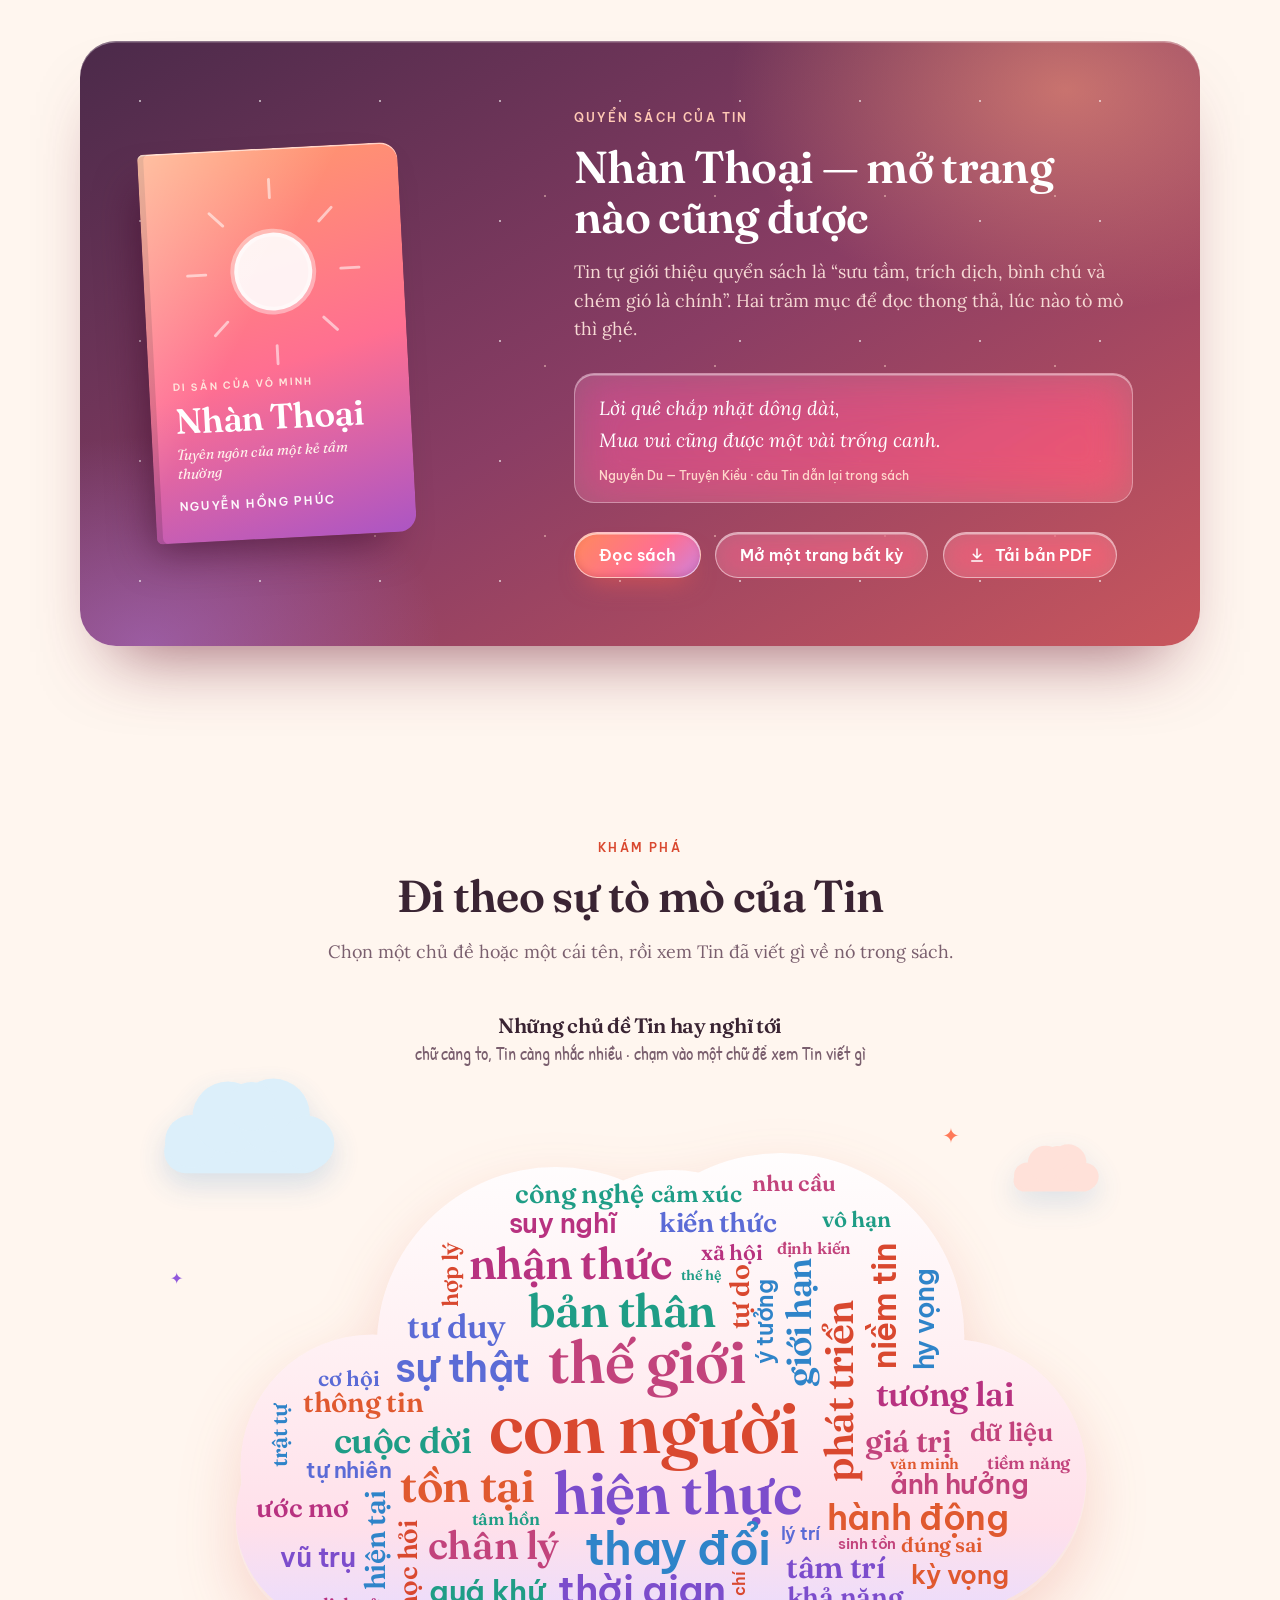
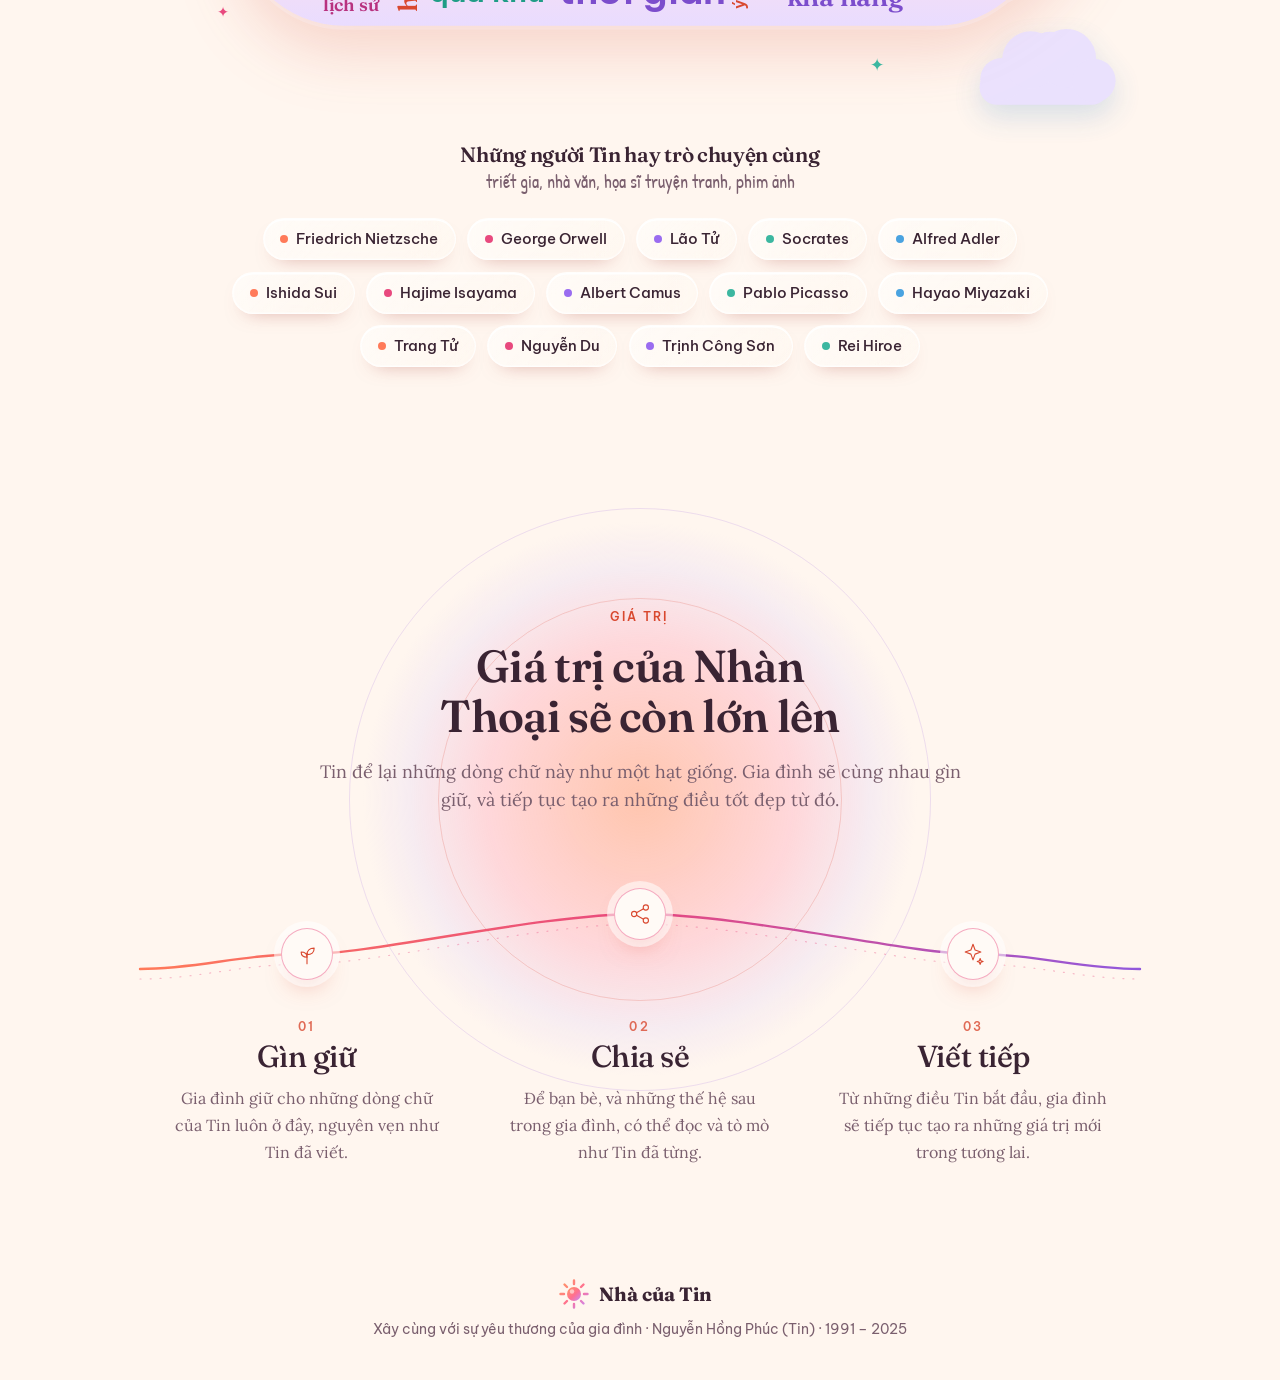
==== commit 23872231: "Add visit stats page (empty JSON, ready for Mongo) and keep A−/A+ on phones. The footer sun opens st" ====
--- a/index.html
+++ b/index.html
@@ -12,7 +12,24 @@
   <link rel="preconnect" href="https://fonts.googleapis.com">
   <link rel="preconnect" href="https://fonts.gstatic.com" crossorigin>
   <link href="https://fonts.googleapis.com/css2?family=Be+Vietnam+Pro:wght@400;500;600;700&family=Fraunces:opsz,wght@9..144,500..700&family=Lora:ital,wght@0,400;0,500;1,400&family=Patrick+Hand&display=swap" rel="stylesheet">
-  <link rel="stylesheet" href="styles.css?v=24">
+  <link rel="stylesheet" href="styles.css?v=28">
+  <script>
+    // refreshing the home page always starts again from the top (no remembered scroll position, no #section in the address)
+    (function () {
+      try {
+        if ('scrollRestoration' in history) history.scrollRestoration = 'manual';
+        var nav = performance.getEntriesByType && performance.getEntriesByType('navigation')[0];
+        var reload = nav ? nav.type === 'reload' : (performance.navigation && performance.navigation.type === 1);
+        if (!reload) return;
+        if (location.hash) history.replaceState(null, '', location.pathname + location.search);
+        var top = function () { window.scrollTo(0, 0); };
+        top();
+        document.addEventListener('DOMContentLoaded', top);
+        window.addEventListener('load', function () { top(); setTimeout(top, 50); setTimeout(top, 250); });
+        window.addEventListener('pageshow', top);
+      } catch (e) {}
+    })();
+  </script>
 </head>
 <body class="home">
 
@@ -232,12 +249,23 @@
 
   <footer class="footer">
     <div class="container">
-      <div class="brand"><span class="brand-mark"></span>Nhà của Tin</div>
+      <div class="brand"><span class="brand-mark" id="footSun"></span>Nhà của Tin</div>
       <p>Xây cùng với sự yêu thương của gia đình · Nguyễn Hồng Phúc (Tin) · 1991 – 2025</p>
     </div>
   </footer>
 
+  <script src="stats-config.js"></script>
+  <script src="track.js"></script>
   <script>
+    // a quiet little secret: clicking the sun in the footer opens the visit statistics
+    (function () {
+      var sun = document.getElementById('footSun');
+      if (!sun) return;
+      sun.addEventListener('click', function () {
+        sun.style.transform = 'rotate(180deg) scale(1.2)';
+        setTimeout(function () { location.href = 'stats.html'; }, 180);
+      });
+    })();
     const q = (s) => encodeURIComponent(s);
 
     // sun rays behind the portrait
--- a/styles.css
+++ b/styles.css
@@ -353,6 +353,7 @@
 .footer { padding: 1rem 0 calc(2.4rem + env(safe-area-inset-bottom)); text-align: center; color: var(--ink-soft); font-size: .9rem; }
 .footer .brand { justify-content: center; margin-bottom: .5rem; color: var(--ink); }
 .footer p { margin: 0; }
+#footSun { transition: transform .3s cubic-bezier(.3, 1.5, .5, 1); cursor: pointer; -webkit-tap-highlight-color: transparent; }
 
 /* ---------- Reveal ---------- */
 .reveal { opacity: 0; transform: translateY(24px); transition: opacity .8s ease, transform .8s ease; }
@@ -584,12 +585,14 @@
     background: var(--r-solid); -webkit-backdrop-filter: none; backdrop-filter: none;
   }
   .toc.open { transform: none; }
-  .r-tools .sizes { display: none; }
-  .drawer-size { display: flex; }
+  .drawer-size { display: none; }
+  .sizes { gap: .25rem; }
+  .sizes .tool { min-width: 42px; justify-content: center; padding: .4rem .55rem; }
   .close-toc { display: inline-flex; }
   .r-tools .dl-tool { display: none; }
   .r-bar-inner { height: 56px; }
   .tool { padding: .4rem .8rem; }
   .brand-text { max-width: 30vw; }
 }
-@media (max-width: 480px) { .swatch { width: 26px; height: 26px; } .r-tools { gap: .3rem; } .brand-text { display: none; } }
+@media (max-width: 560px) { .tool .lbl { display: none; } .menu-btn, #searchBtn { min-width: 40px; justify-content: center; padding-inline: .6rem; } }
+@media (max-width: 480px) { .swatch { width: 24px; height: 24px; } .r-tools { gap: .25rem; } .brand-text { display: none; } .r-bar-inner { padding: 0 .6rem; gap: .5rem; } .sizes .tool { min-width: 38px; padding-inline: .4rem; } }
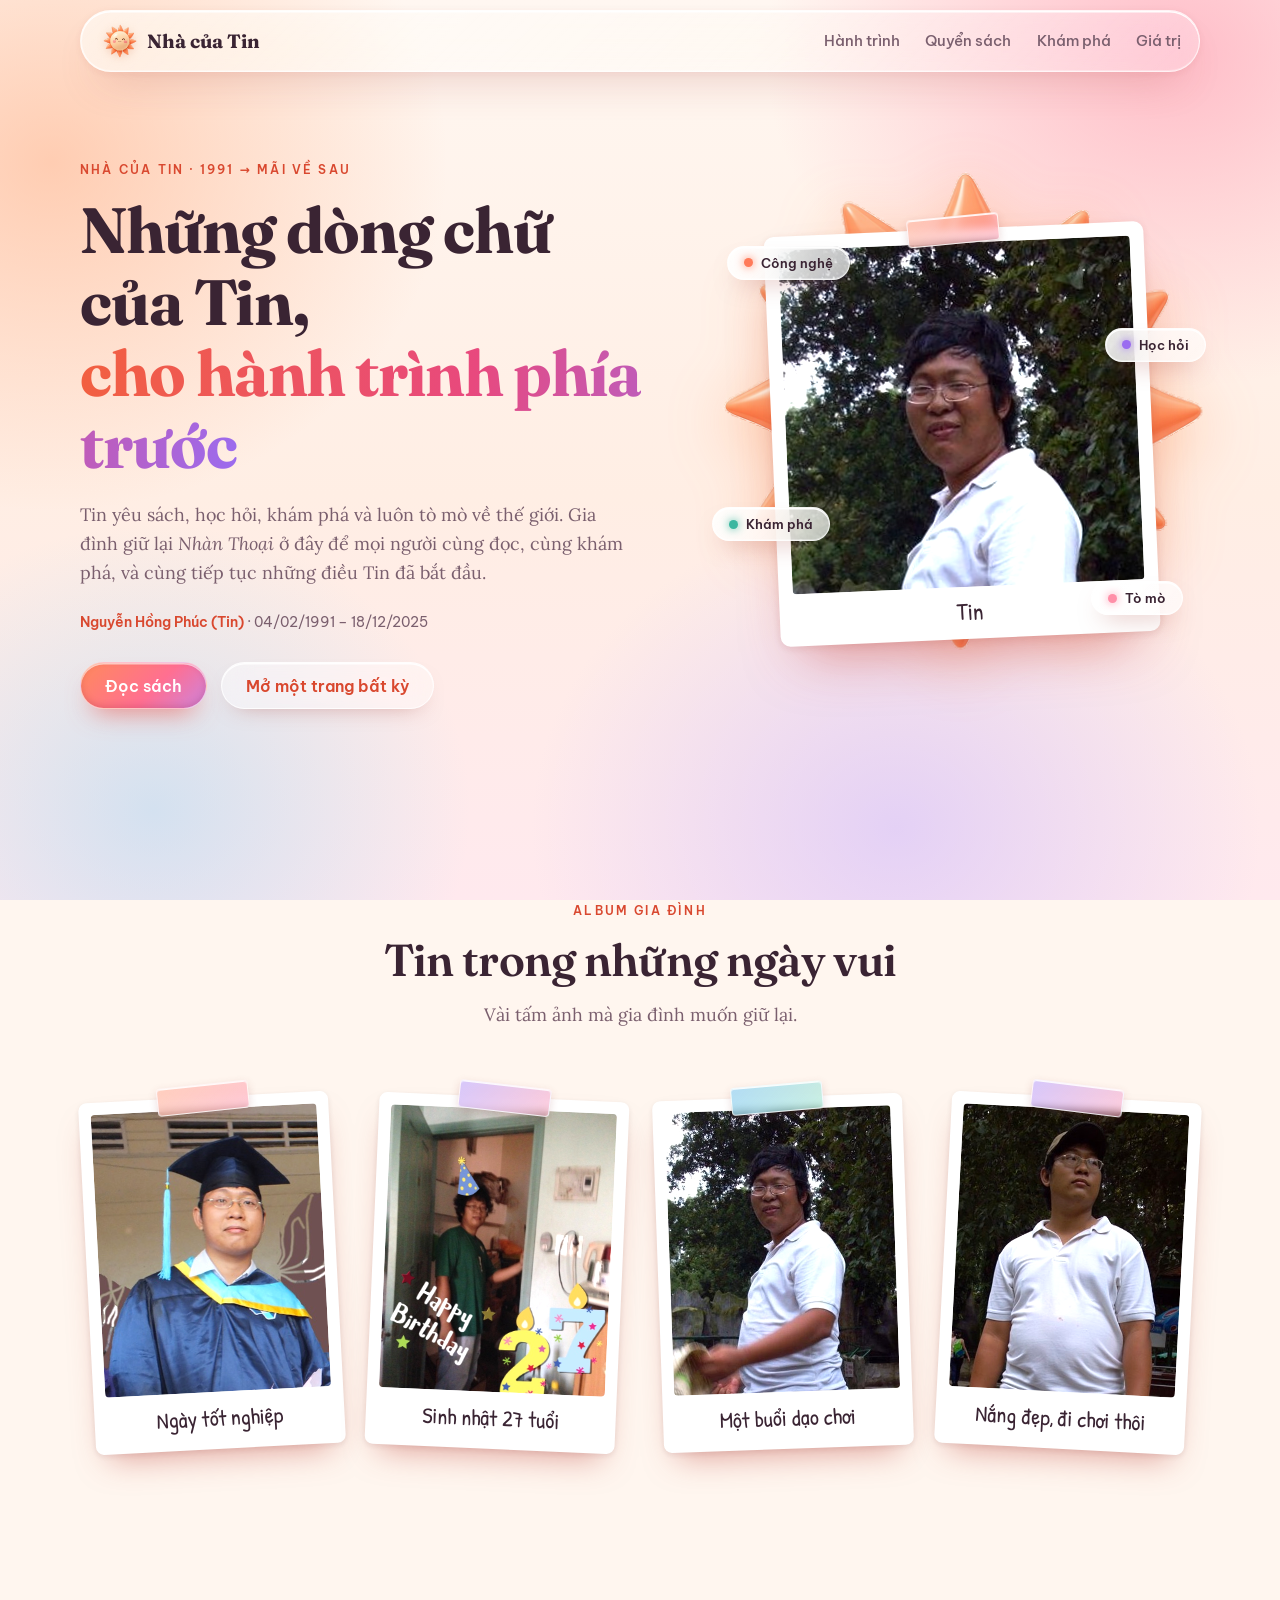
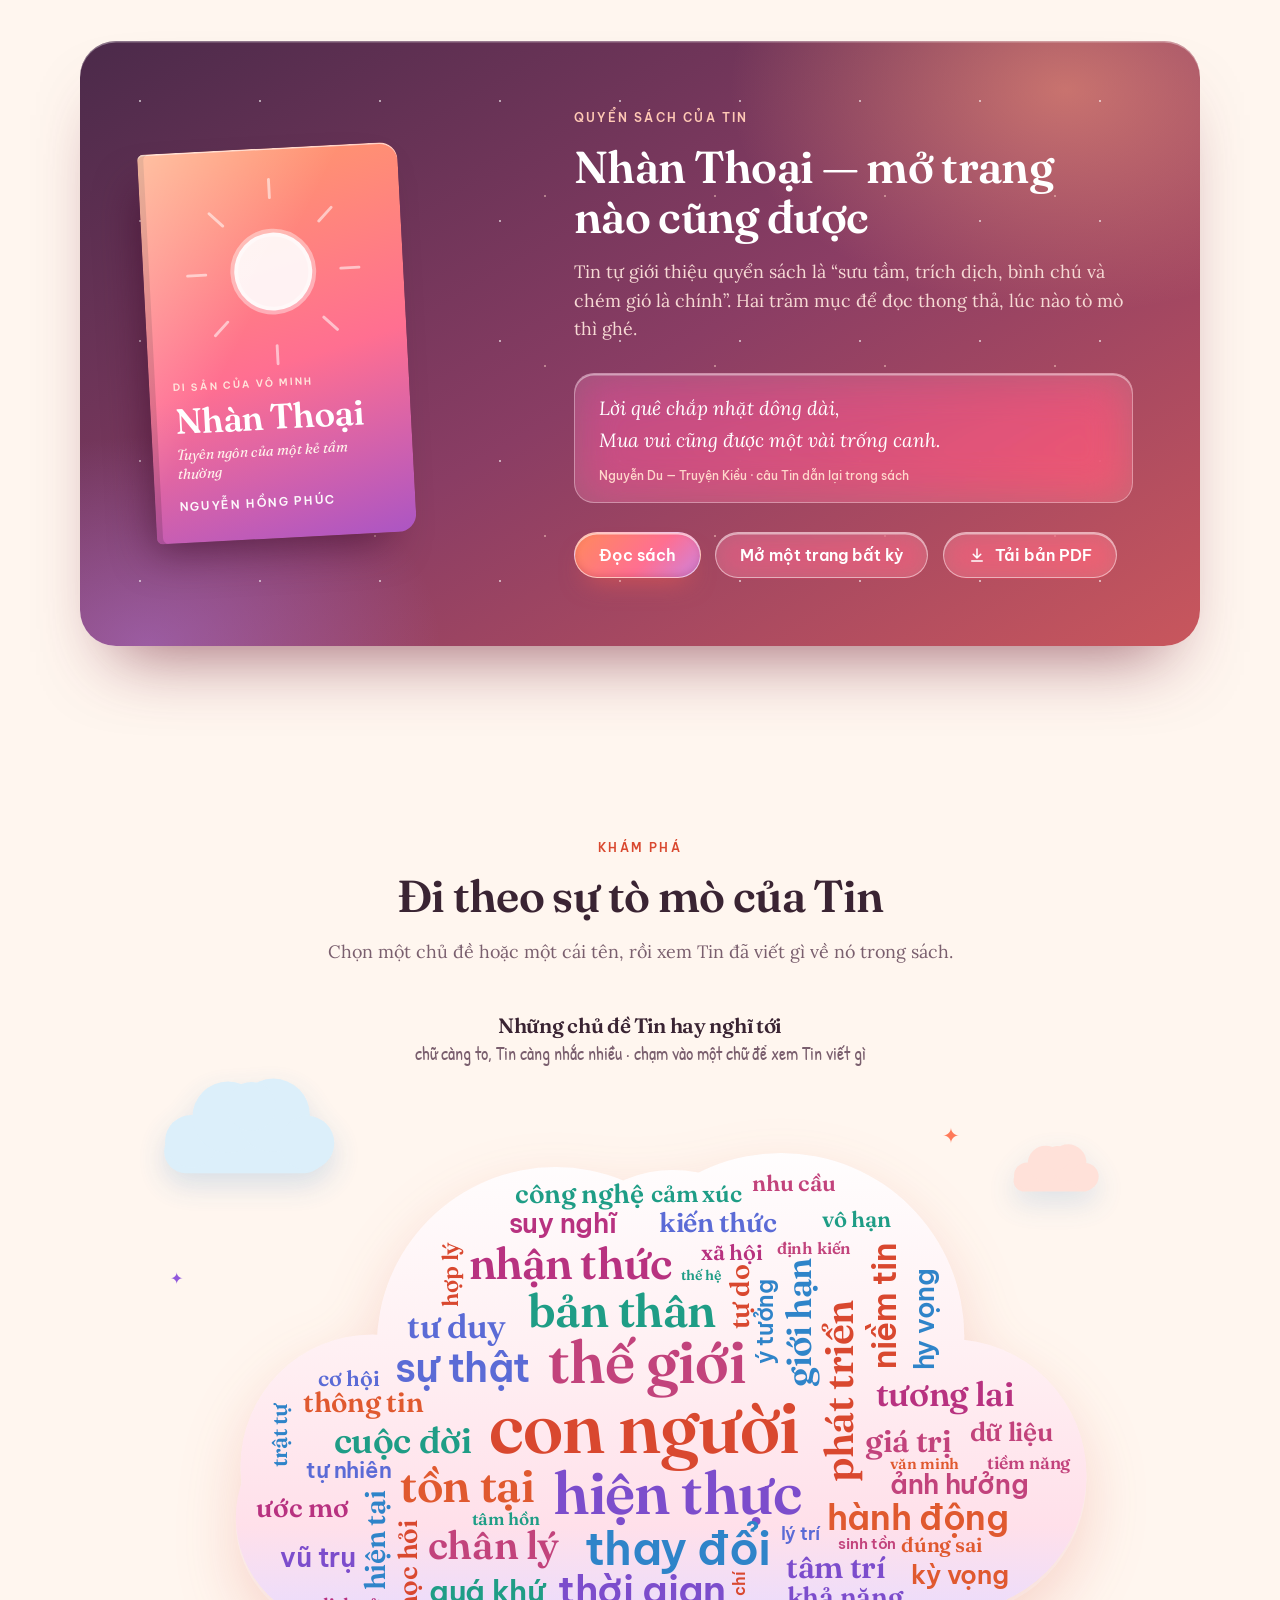
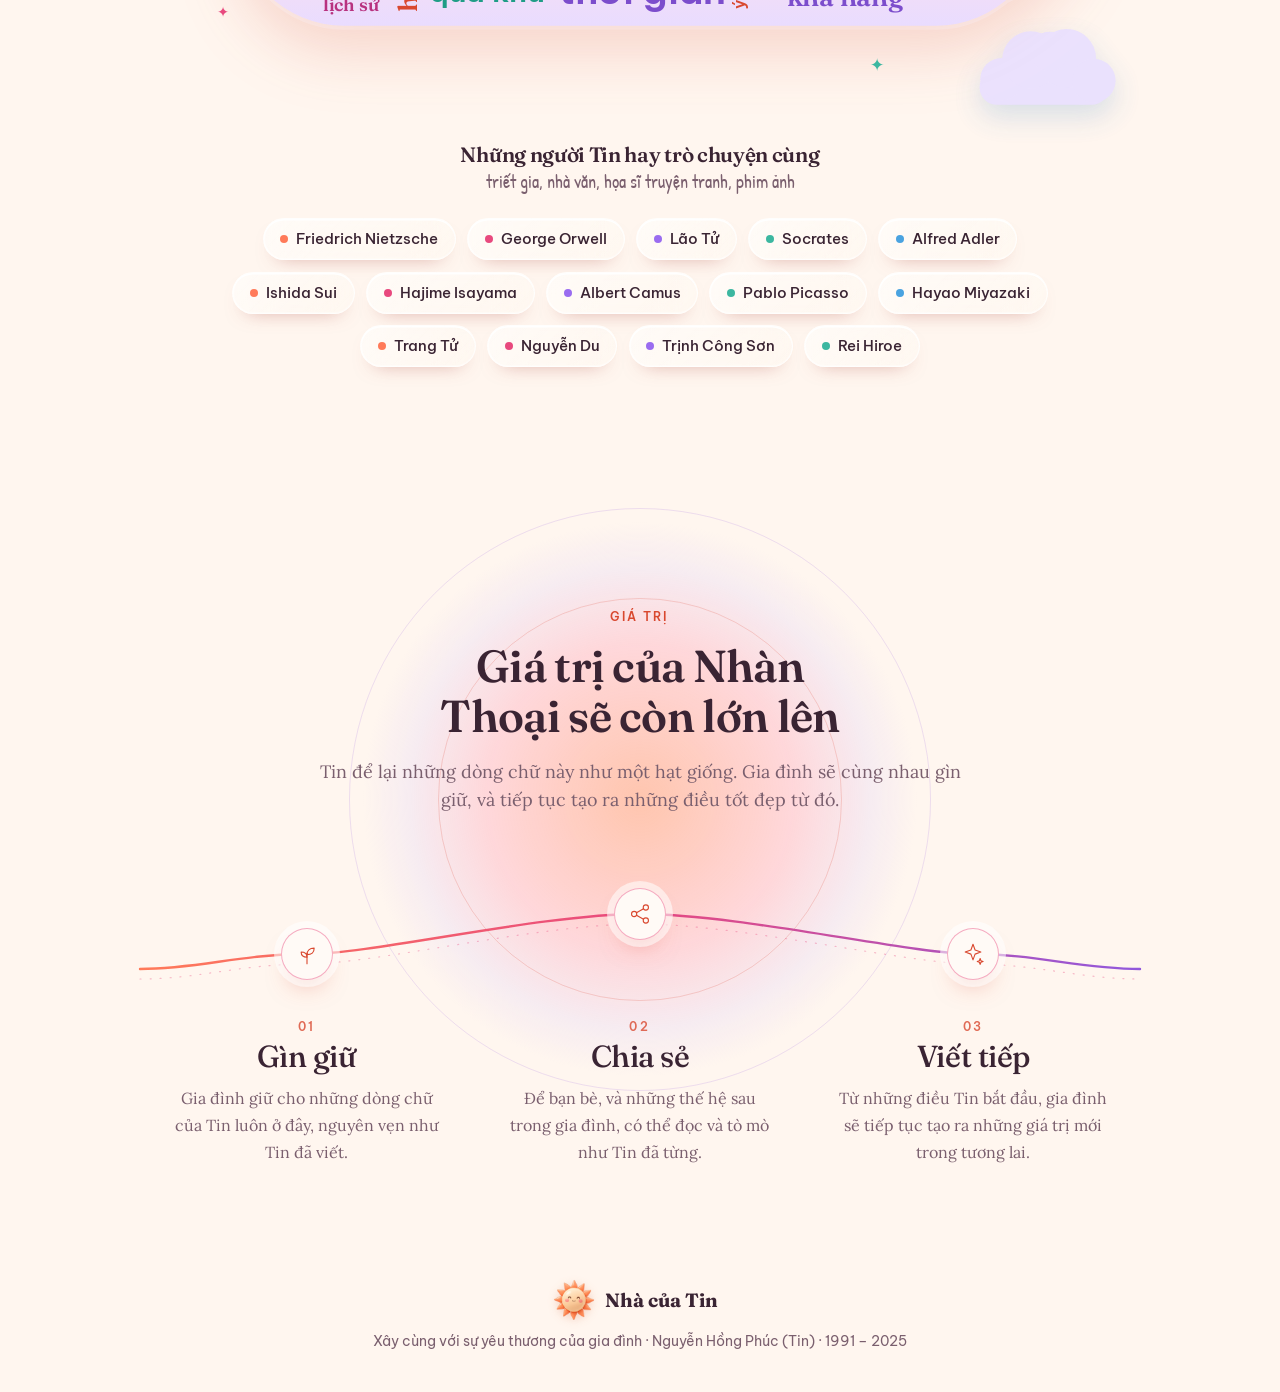
==== commit 48e77a5d: "Add favicon support with .ico and .png files, update HTML links, and adjust styles for brand mark. N" ====
--- a/index.html
+++ b/index.html
@@ -4,7 +4,8 @@
   <meta charset="utf-8">
   <meta name="viewport" content="width=device-width, initial-scale=1, viewport-fit=cover">
   <meta name="theme-color" content="#fff1e8">
-  <link rel="icon" href="favicon.svg" type="image/svg+xml">
+  <link rel="icon" href="favicon.ico" sizes="any">
+  <link rel="icon" type="image/png" href="favicon.png">
   <link rel="apple-touch-icon" href="assets/icons/apple-touch-icon.png">
   <link rel="manifest" href="manifest.webmanifest">
   <title>Nhà của Tin — Nhàn Thoại</title>
@@ -12,7 +13,7 @@
   <link rel="preconnect" href="https://fonts.googleapis.com">
   <link rel="preconnect" href="https://fonts.gstatic.com" crossorigin>
   <link href="https://fonts.googleapis.com/css2?family=Be+Vietnam+Pro:wght@400;500;600;700&family=Fraunces:opsz,wght@9..144,500..700&family=Lora:ital,wght@0,400;0,500;1,400&family=Patrick+Hand&display=swap" rel="stylesheet">
-  <link rel="stylesheet" href="styles.css?v=28">
+  <link rel="stylesheet" href="styles.css?v=30">
   <script>
     // refreshing the home page always starts again from the top (no remembered scroll position, no #section in the address)
     (function () {
@@ -75,7 +76,7 @@
 
         <div class="hero-visual">
           <div class="sun" aria-hidden="true">
-            <svg viewBox="0 0 100 100"><g id="rays"></g></svg>
+            <img src="assets/icons/sun.png?v=2" alt="">
           </div>
           <div class="portrait-frame">
             <img src="assets/img/portrait-happy.jpg" alt="Tin đang mỉm cười">
@@ -267,17 +268,6 @@
       });
     })();
     const q = (s) => encodeURIComponent(s);
-
-    // sun rays behind the portrait
-    (function () {
-      let s = '';
-      for (let i = 0; i < 36; i++) {
-        const a = (i / 36) * Math.PI * 2, r1 = i % 2 ? 40 : 38, r2 = i % 2 ? 44 : 49;
-        s += '<line x1="' + (50 + Math.cos(a) * r1).toFixed(2) + '" y1="' + (50 + Math.sin(a) * r1).toFixed(2) +
-             '" x2="' + (50 + Math.cos(a) * r2).toFixed(2) + '" y2="' + (50 + Math.sin(a) * r2).toFixed(2) + '"/>';
-      }
-      document.getElementById('rays').innerHTML = s;
-    })();
 
     // "continue reading" — reads the place saved by reader.js in THIS browser (nothing is sent anywhere)
     (function () {
--- a/styles.css
+++ b/styles.css
@@ -104,13 +104,14 @@
 .btn-ghost:hover, .btn-light:hover { background: rgba(255, 255, 255, .66); }
 .btn svg { width: 18px; height: 18px; fill: none; stroke: currentColor; stroke-width: 2; stroke-linecap: round; stroke-linejoin: round; }
 
-/* ---------- Brand mark (the sun) ---------- */
+/* ---------- Brand mark (the smiling sun) ---------- */
 .brand { font-family: var(--font-display); font-weight: 700; font-size: 1.2rem; text-decoration: none; display: flex; align-items: center; gap: .55rem; }
 .brand-mark {
-  width: 32px; height: 32px; flex: none; display: block; transition: transform .8s ease;
-  background: url("favicon.svg") center / contain no-repeat;
-}
-.brand:hover .brand-mark { transform: rotate(45deg); }
+  width: 36px; height: 36px; flex: none; display: block; transition: transform .45s cubic-bezier(.3, 1.4, .5, 1);
+  background: url("assets/icons/sun-256.png?v=2") center / contain no-repeat;
+  filter: drop-shadow(0 2px 4px rgba(210, 90, 40, .22));
+}
+.brand:hover .brand-mark { transform: rotate(14deg) scale(1.08); }
 
 /* ---------- Nav (a floating glass pill) ---------- */
 .nav { position: sticky; top: 0; z-index: 20; padding: max(10px, env(safe-area-inset-top)) 0 0; }
@@ -127,7 +128,7 @@
 @media (max-width: 720px) { .nav-links { gap: .9rem; } .nav-links a { font-size: .8rem; } .brand { font-size: 1.05rem; } .nav-inner { padding: 0 .9rem; } }
 @media (max-width: 460px) {
   .nav-links { gap: .65rem; } .nav-links a { font-size: .76rem; } .nav-links a:nth-child(n+4) { display: none; }
-  .brand { font-size: .98rem; gap: .4rem; } .brand-mark { width: 26px; height: 26px; } .nav-inner { padding: 0 .75rem; height: 56px; }
+  .brand { font-size: .98rem; gap: .4rem; } .brand-mark { width: 30px; height: 30px; } .nav-inner { padding: 0 .75rem; height: 56px; }
 }
 
 /* ---------- Sections ---------- */
@@ -161,12 +162,14 @@
 /* portrait + a rising sun behind it + floating interests */
 .hero-visual { position: relative; width: min(380px, 84%); margin-inline: auto; aspect-ratio: 1 / 1.08; }
 .sun {
-  position: absolute; z-index: 0; width: 128%; aspect-ratio: 1; left: 50%; top: 46%; transform: translate(-50%, -50%); pointer-events: none;
-  background: radial-gradient(circle, rgba(255, 140, 100, .55) 0 28%, rgba(255, 170, 130, .28) 42%, transparent 66%);
-}
-.sun svg { position: absolute; inset: 0; width: 100%; height: 100%; animation: spin 140s linear infinite; }
-.sun svg line { stroke: rgba(255, 122, 89, .5); stroke-width: 1.6; stroke-linecap: round; }
-@keyframes spin { to { transform: rotate(360deg); } }
+  position: absolute; z-index: 0; width: 132%; aspect-ratio: 1; left: 50%; top: 44%; transform: translate(-50%, -50%); pointer-events: none;
+}
+.sun img {
+  position: absolute; inset: 0; width: 100%; height: 100%; max-width: none; object-fit: contain;
+  filter: drop-shadow(0 16px 32px rgba(255, 130, 50, .38));
+  animation: sun-float 8s ease-in-out infinite;
+}
+@keyframes sun-float { 50% { transform: translateY(-6px) rotate(3deg); } }
 .portrait-frame {   /* polaroid, a little crooked and happy */
   position: relative; z-index: 1; width: 100%; height: 100%; padding: 14px 14px 52px; background: #fff; border-radius: 10px;
   transform: rotate(-2.5deg); box-shadow: 0 30px 56px -24px rgba(200, 70, 60, .55), 0 2px 8px rgba(120, 50, 50, .12);
@@ -352,6 +355,7 @@
 /* ---------- Footer ---------- */
 .footer { padding: 1rem 0 calc(2.4rem + env(safe-area-inset-bottom)); text-align: center; color: var(--ink-soft); font-size: .9rem; }
 .footer .brand { justify-content: center; margin-bottom: .5rem; color: var(--ink); }
+.footer .brand-mark { width: 44px; height: 44px; }
 .footer p { margin: 0; }
 #footSun { transition: transform .3s cubic-bezier(.3, 1.5, .5, 1); cursor: pointer; -webkit-tap-highlight-color: transparent; }
 
@@ -363,7 +367,7 @@
 .polaroid.reveal.in:hover { transform: rotate(0) translateY(-6px) scale(1.03); }
 @media (prefers-reduced-motion: reduce) {
   .reveal { opacity: 1; transform: none; transition: none; }
-  .sun svg, .float-chip { animation: none; }
+  .sun img, .float-chip { animation: none; }
   html { scroll-behavior: auto; }
 }
 
